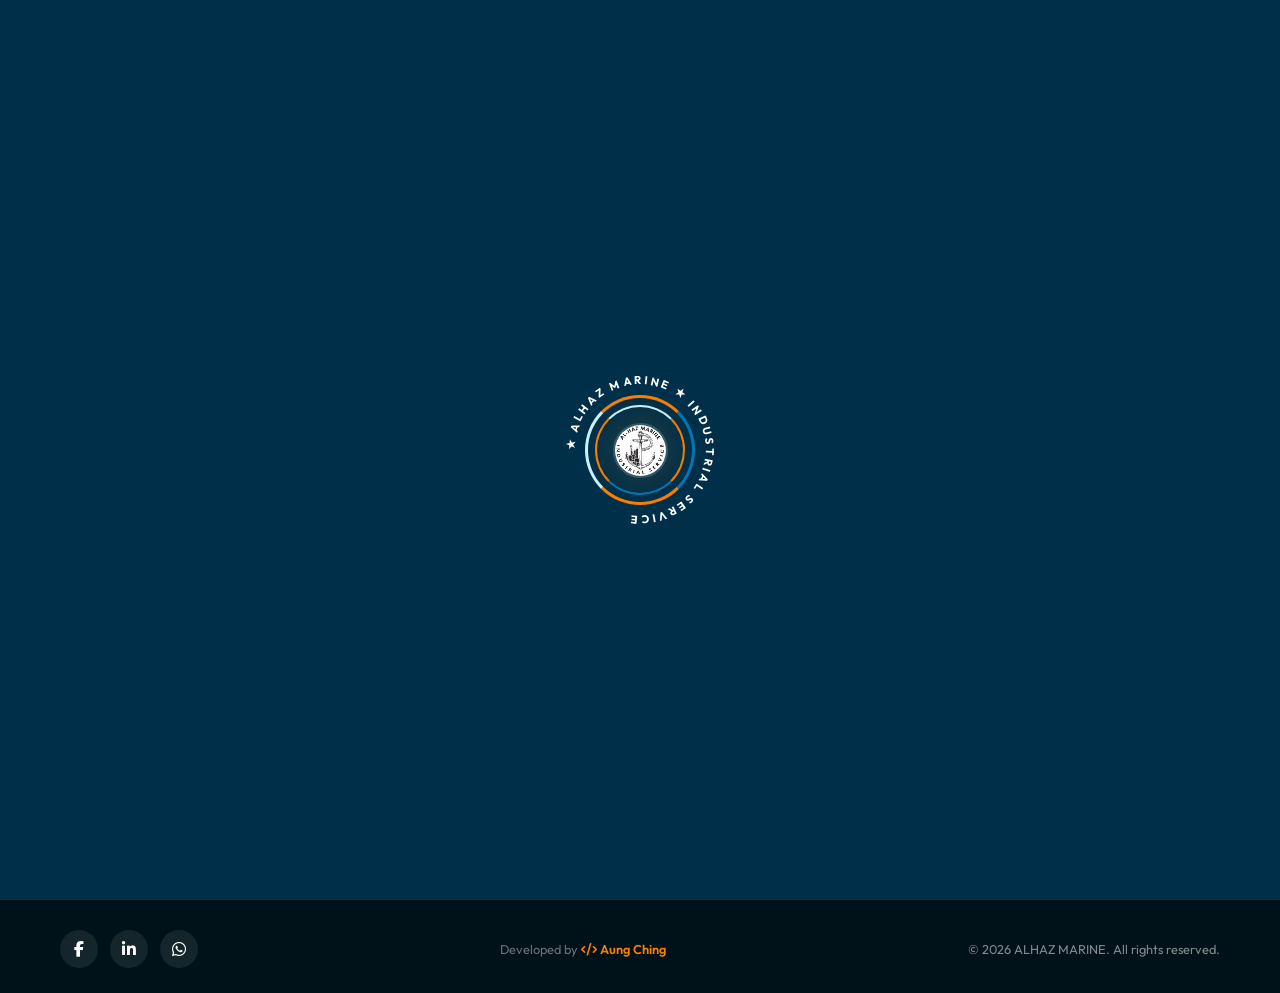
==== index.html @ 54cf319e "Add files via upload" ====
<!DOCTYPE html>
<html lang="en">
<head>
  <meta charset="UTF-8" />
  <meta name="viewport" content="width=device-width, initial-scale=1.0, user-scalable=yes" />
  <title>ALHAZ MARINE | Marine Solutions</title>
  
  <!-- SEO Meta -->
  <meta name="description" content="ALHAZ MARINE provides premium marine solutions, engine repairs, and industrial parts in Bangladesh." />
  <meta name="keywords" content="marine, ship repair, engine, boat, industrial, Chittagong" />
  
  <!-- Open Graph -->
  <meta property="og:title" content="ALHAZ MARINE | Marine Solutions" />
  <meta property="og:description" content="Precision engineering and high-performance industrial parts for the marine sector." />
  <meta property="og:type" content="website" />
  
  <!-- Fonts & Icons -->
  <link rel="preconnect" href="https://fonts.googleapis.com" />
  <link rel="preconnect" href="https://fonts.gstatic.com" crossorigin />
  <link href="https://fonts.googleapis.com/css2?family=Outfit:wght@300;400;600;700;800;900&display=swap" rel="stylesheet" />
  <link rel="stylesheet" href="https://cdnjs.cloudflare.com/ajax/libs/font-awesome/6.4.0/css/all.min.css" />
  
  <!-- Main Stylesheet -->
  <link rel="stylesheet" href="style.css" />
  
  <!-- Favicon -->
  <link rel="icon" type="image/png" href="assets/images/logo-new.png" />
</head>
<body>
  <!-- ===== PAGE LOADER ===== -->
  <div id="pageLoader">
    <div class="loader-spinner">
      <div class="loader-logo-wrapper">
        <div class="loader-ring"></div>
        <div class="loader-ring-2"></div>
        <div class="loader-text-ring">
          <svg viewBox="0 0 160 160">
            <defs>
              <path id="textPath" d="M 80, 80 m -70, 0 a 70,70 0 1,1 140,0 a 70,70 0 1,1 -140,0" />
            </defs>
            <text>
              <textPath href="#textPath" startOffset="0%">
                ★ ALHAZ MARINE ★ INDUSTRIAL SERVICE
              </textPath>
            </text>
          </svg>
        </div>
        <img src="assets/images/logo-new.png" alt="ALHAZ MARINE" class="loader-logo-img" />
      </div>
    </div>
  </div>

  <!-- ===== PAGE CHANGE LOADER ===== -->
  <div class="page-change-loader" id="pageChangeLoader">
    <div class="loader-spinner">
      <div class="loader-logo-wrapper">
        <div class="loader-ring"></div>
        <div class="loader-ring-2"></div>
        <div class="loader-text-ring">
          <svg viewBox="0 0 160 160">
            <defs>
              <path id="textPathSmall" d="M 80, 80 m -70, 0 a 70,70 0 1,1 140,0 a 70,70 0 1,1 -140,0" />
            </defs>
            <text>
              <textPath href="#textPathSmall" startOffset="0%">
                ★ ALHAZ MARINE ★
              </textPath>
            </text>
          </svg>
        </div>
        <img src="assets/images/logo-new.png" alt="ALHAZ MARINE" class="loader-logo-img" />
      </div>
    </div>
  </div>

  <!-- ===== TOP BAR ===== -->
  <div class="top-bar">
    <div class="container top-bar-content">
      <div class="top-bar-contact">
        <span>
          <i class="fas fa-phone-alt"></i>
          <a href="tel:+8801815406539">+8801815-406539</a>
          <span class="sep">|</span>
          <a href="https://wa.me/8801590016859" target="_blank">+8801590-016859</a>
        </span>
        <span>
          <i class="fas fa-envelope"></i>
          <a href="mailto:info@alhazmarine.com">info@alhazmarine.com</a>
        </span>
      </div>
      <div class="top-bar-address">
        <span>
          <i class="fas fa-map-marker-alt"></i>
          Agrabad, Chittagong, Bangladesh
        </span>
      </div>
    </div>
  </div>

  <!-- ===== FLOATING BUTTONS ===== -->
  <div class="whatsapp-float">
    <a href="https://wa.me/8801590016859" target="_blank" aria-label="Chat on WhatsApp">
      <i class="fab fa-whatsapp"></i>
    </a>
  </div>
  <div class="messenger-button" id="messengerBtn" aria-label="Request Quote">
    <i class="fab fa-facebook-messenger"></i>
    <span>Request Quote</span>
  </div>

  <!-- ===== HEADER ===== -->
  <header class="header" id="header">
    <div class="container navbar">
      <a href="#home" class="logo" data-page="home" id="logoLink">
        <img src="assets/images/logo-new.png" alt="ALHAZ MARINE Logo" />
        <div class="logo-text">
          <span class="logo-main">ALHAZ<span> MARINE</span></span>
          <span class="logo-sub">&amp; INDUSTRIAL SERVICE</span>
        </div>
      </a>
      <nav class="nav" id="nav" aria-label="Main Navigation">
        <a href="#home" class="active" data-page="home">Home</a>
        <a href="#services" data-page="services">Services</a>
        <a href="#about" data-page="about">About</a>
        <a href="#gallery" data-page="gallery">Gallery</a>
        <a href="#testimonials" data-page="testimonials">Testimonials</a>
        <a href="#contact" data-page="contact">Contact</a>
      </nav>
      <div class="cta-header">
        <a href="#contact" class="btn btn-accent" data-page="contact">Get Quote</a>
      </div>
    </div>
  </header>

  <!-- ============================================ -->
  <!-- PAGE: HOME                                   -->
  <!-- ============================================ -->
  <section id="home" class="page-section active">
    <section id="hero-section" class="hero-parallax">
      <div class="hero-bg-overlay"></div>
      <div class="parallax-content container">
        <h1 class="reveal-up">Powering the <span>Deep Blue</span></h1>
        <p class="reveal-up">Precision engineering and high-performance industrial parts tailored for the marine sector.</p>
        <div class="hero-btns reveal-up">
          <a href="#services" class="btn btn-white" data-page="services">Explore Deeply</a>
          <a href="#gallery" class="play-btn" data-page="gallery">
            <i class="fas fa-play"></i> Watch Process
          </a>
        </div>
      </div>
      <div class="wave-container">
        <svg class="waves" viewBox="0 24 150 28" preserveAspectRatio="none" shape-rendering="auto">
          <defs>
            <path id="gentle-wave" d="M-160 44c30 0 58-18 88-18s 58 18 88 18 58-18 88-18 58 18 88 18 v44h-352z" />
          </defs>
          <g class="parallax-waves">
            <use href="#gentle-wave" x="48" y="0" fill="rgba(255,255,255,0.7)" />
            <use href="#gentle-wave" x="48" y="3" fill="rgba(255,255,255,0.5)" />
            <use href="#gentle-wave" x="48" y="5" fill="rgba(255,255,255,0.3)" />
            <use href="#gentle-wave" x="48" y="7" fill="#fff" />
          </g>
        </svg>
      </div>
    </section>
  </section>

  <!-- ============================================ -->
  <!-- PAGE: SERVICES                               -->
  <!-- ============================================ -->
  <section id="services" class="page-section page-content">
    <div class="container">
      <div class="services-info reveal-left text-center">
        <span class="pre-title">OUR MISSION</span>
        <h2>Comprehensive <span>Marine Care</span></h2>
        <p>From engine repair and electrical rewiring to full boat design and project management, we provide a complete ecosystem of marine services under one roof.</p>
      </div>

      <div class="services-visual-grid reveal-right">
        <!-- Service 1 -->
        <div class="service-visual-card">
          <div class="service-image service-image-1">
            <div class="pattern-overlay"></div>
            <div class="service-icon-big"><i class="fas fa-ship"></i></div>
            <div class="service-icon-overlay">
              <i class="fas fa-ship"></i>
            </div>
          </div>
          <div class="service-body">
            <h3>Engines &amp; <span>Propulsion</span></h3>
            <p>Complete outboard engine solutions from sales to maintenance and repair.</p>
            <div class="service-features">
              <span>Sales</span>
              <span>Repair</span>
              <span>Maintenance</span>
              <span>Re-powering</span>
            </div>
            <a href="#contact" class="service-link" data-page="contact">Learn More <i class="fas fa-arrow-right"></i></a>
          </div>
        </div>

        <!-- Service 2 -->
        <div class="service-visual-card">
          <div class="service-image service-image-2">
            <div class="pattern-overlay"></div>
            <div class="service-icon-big"><i class="fas fa-pencil-ruler"></i></div>
            <div class="service-icon-overlay">
              <i class="fas fa-pencil-ruler"></i>
            </div>
          </div>
          <div class="service-body">
            <h3>Boat Sales &amp; <span>Design</span></h3>
            <p>New and used boat sales with custom design and project management.</p>
            <div class="service-features">
              <span>New Boats</span>
              <span>Used Boats</span>
              <span>Custom Design</span>
              <span>Fabrication</span>
            </div>
            <a href="#contact" class="service-link" data-page="contact">Learn More <i class="fas fa-arrow-right"></i></a>
          </div>
        </div>

        <!-- Service 3 -->
        <div class="service-visual-card">
          <div class="service-image service-image-3">
            <div class="pattern-overlay"></div>
            <div class="service-icon-big"><i class="fas fa-cogs"></i></div>
            <div class="service-icon-overlay">
              <i class="fas fa-cogs"></i>
            </div>
          </div>
          <div class="service-body">
            <h3>Mechanical &amp; <span>Hydraulics</span></h3>
            <p>Expert mechanical repair and hydraulic system maintenance services.</p>
            <div class="service-features">
              <span>Mechanical Repair</span>
              <span>Hydraulic Systems</span>
              <span>Fabrication</span>
            </div>
            <a href="#contact" class="service-link" data-page="contact">Learn More <i class="fas fa-arrow-right"></i></a>
          </div>
        </div>

        <!-- Service 4 -->
        <div class="service-visual-card">
          <div class="service-image service-image-4">
            <div class="pattern-overlay"></div>
            <div class="service-icon-big"><i class="fas fa-bolt"></i></div>
            <div class="service-icon-overlay">
              <i class="fas fa-bolt"></i>
            </div>
          </div>
          <div class="service-body">
            <h3>Electrical &amp; <span>Electronics</span></h3>
            <p>Complete electrical wiring, electronics repair, and rewiring solutions.</p>
            <div class="service-features">
              <span>Wiring</span>
              <span>Electronics Repair</span>
              <span>Rewiring</span>
            </div>
            <a href="#contact" class="service-link" data-page="contact">Learn More <i class="fas fa-arrow-right"></i></a>
          </div>
        </div>

        <!-- Service 5 -->
        <div class="service-visual-card">
          <div class="service-image service-image-5">
            <div class="pattern-overlay"></div>
            <div class="service-icon-big"><i class="fas fa-toolbox"></i></div>
            <div class="service-icon-overlay">
              <i class="fas fa-toolbox"></i>
            </div>
          </div>
          <div class="service-body">
            <h3>Accessories &amp; <span>Supplies</span></h3>
            <p>Wide range of boat accessories with after-sales technical support.</p>
            <div class="service-features">
              <span>Accessories</span>
              <span>Technical Support</span>
              <span>After-Sales</span>
            </div>
            <a href="#contact" class="service-link" data-page="contact">Learn More <i class="fas fa-arrow-right"></i></a>
          </div>
        </div>

        <!-- Service 6 -->
        <div class="service-visual-card">
          <div class="service-image service-image-6">
            <div class="pattern-overlay"></div>
            <div class="service-icon-big"><i class="fas fa-certificate"></i></div>
            <div class="service-icon-overlay">
              <i class="fas fa-certificate"></i>
            </div>
          </div>
          <div class="service-body">
            <h3>Warranty &amp; <span>Support</span></h3>
            <p>Mercury warranty service and dedicated after-sales technical support.</p>
            <div class="service-features">
              <span>Mercury Warranty</span>
              <span>Technical Support</span>
              <span>After-Sales</span>
            </div>
            <a href="#contact" class="service-link" data-page="contact">Learn More <i class="fas fa-arrow-right"></i></a>
          </div>
        </div>
      </div>
    </div>
  </section>

  <!-- ============================================ -->
  <!-- PAGE: ABOUT                                  -->
  <!-- ============================================ -->
  <section id="about" class="page-section page-content">
    <div class="container">
      <div class="about-wrapper">
        <div class="about-visual reveal-left">
          <div class="about-image-stack">
            <div class="img-main">
              <img src="assets/images/panel.png" alt="Marine Engineering Panel" />
              <div class="experience-badge">
                <span class="number">8+</span>
                <span class="text">Years of<br />Expertise</span>
              </div>
            </div>
            <div class="img-sub">
              <img src="assets/images/fire.png" alt="Ship Fire Safety Equipment" />
            </div>
          </div>
        </div>
        <div class="about-text reveal-right">
          <span class="pre-title">OUR STORY</span>
          <h2>Forging the Future of <span>Maritime Supply</span></h2>
          <p>Founded on a passion for precision and a deep respect for the ocean, ALHAZ MARINE has grown from a specialized workshop into a global partner for maritime excellence.</p>
          <div class="stats-grid">
            <div class="stat-item">
              <h3>500+</h3>
              <p>Vessels Served</p>
            </div>
            <div class="stat-item">
              <h3>10k+</h3>
              <p>Parts Cataloged</p>
            </div>
          </div>
          <div class="quote-block">
            <p class="quote">&ldquo;We don't just supply parts; we ensure the safety and efficiency of every voyage.&rdquo;</p>
          </div>
        </div>
      </div>
    </div>
    <div class="banner-parallax" style="margin-top: 80px;">
      <div class="banner-overlay"></div>
      <div class="container banner-text text-center reveal-up">
        <h2>Reliable Marine Infrastructure</h2>
        <p>From brake coils to main engine sensors, we supply everything required for industrial marine operations.</p>
      </div>
    </div>
  </section>

  <!-- ============================================ -->
  <!-- PAGE: GALLERY                                -->
  <!-- ============================================ -->
  <section id="gallery" class="page-section page-content">
    <div class="container">
      <h2 class="text-center">Visual <span style="color: var(--ocean-mid);">Logbook</span></h2>
      <p class="text-center" style="color: #666; max-width: 600px; margin: 8px auto 0; font-size: 1.05rem;">
        A glimpse into our world of marine engineering and industrial excellence
      </p>

      <div class="gallery-grid">
        <div class="gallery-item featured">
          <img src="https://images.unsplash.com/photo-1582951706267-ea25a56128bf?w=800&h=600&fit=crop&crop=center" alt="Ship at Sea" loading="lazy" />
          <div class="gallery-overlay">
            <h4>Marine Vessel</h4>
            <p>Commercial ship at sea</p>
          </div>
          <span class="gallery-tag">Featured</span>
        </div>
        <div class="gallery-item">
          <img src="https://images.unsplash.com/photo-1567003903033-f74b4b75b3b0?w=600&h=600&fit=crop&crop=center" alt="Ship Engine" loading="lazy" />
          <div class="gallery-overlay">
            <h4>Ship Engine</h4>
            <p>High-performance marine engine</p>
          </div>
        </div>
        <div class="gallery-item">
          <img src="https://images.unsplash.com/photo-1597428179570-8e3b9b7412ab?w=600&h=600&fit=crop&crop=center" alt="Boat at Dock" loading="lazy" />
          <div class="gallery-overlay">
            <h4>Boat Docking</h4>
            <p>Vessel at port</p>
          </div>
        </div>
        <div class="gallery-item">
          <img src="https://images.unsplash.com/photo-1535531688125-d3d9f4720ad9?w=600&h=600&fit=crop&crop=center" alt="Ship Propeller" loading="lazy" />
          <div class="gallery-overlay">
            <h4>Propeller System</h4>
            <p>Marine propeller repair</p>
          </div>
        </div>
        <div class="gallery-item">
          <img src="https://images.unsplash.com/photo-1583358172679-4e3a3d2a5c93?w=600&h=600&fit=crop&crop=center" alt="Port Crane" loading="lazy" />
          <div class="gallery-overlay">
            <h4>Heavy Lift</h4>
            <p>Industrial crane operations</p>
          </div>
        </div>
        <div class="gallery-item">
          <img src="https://images.unsplash.com/photo-1551288049-bebda4e38f71?w=600&h=600&fit=crop&crop=center" alt="Electrical Panel" loading="lazy" />
          <div class="gallery-overlay">
            <h4>Electrical Systems</h4>
            <p>Marine electrical wiring</p>
          </div>
        </div>
        <div class="gallery-item">
          <img src="https://images.unsplash.com/photo-1535043489050-6aa8fe5446a5?w=600&h=600&fit=crop&crop=center" alt="Ship Bridge" loading="lazy" />
          <div class="gallery-overlay">
            <h4>Navigation Bridge</h4>
            <p>Ship control room</p>
          </div>
        </div>
        <div class="gallery-item">
          <img src="https://images.unsplash.com/photo-1570708857820-639c1bc99508?w=600&h=600&fit=crop&crop=center" alt="Fire Safety" loading="lazy" />
          <div class="gallery-overlay">
            <h4>Safety Equipment</h4>
            <p>Marine fire safety gear</p>
          </div>
        </div>
        <div class="gallery-item">
          <img src="https://images.unsplash.com/photo-1569138514179-e3c8a2dd3c5e?w=600&h=600&fit=crop&crop=center" alt="Ship Maintenance" loading="lazy" />
          <div class="gallery-overlay">
            <h4>Maintenance Work</h4>
            <p>Vessel repair services</p>
          </div>
        </div>
        <div class="gallery-item">
          <img src="https://images.unsplash.com/photo-1571721795195-a2ca2d3370a0?w=600&h=600&fit=crop&crop=center" alt="Boat Wiring" loading="lazy" />
          <div class="gallery-overlay">
            <h4>Boat Wiring</h4>
            <p>Professional rewiring services</p>
          </div>
        </div>
        <div class="gallery-item">
          <img src="https://images.unsplash.com/photo-1544910595-16c7810da5e0?w=600&h=600&fit=crop&crop=center" alt="Technical Support" loading="lazy" />
          <div class="gallery-overlay">
            <h4>Technical Support</h4>
            <p>After-sales assistance</p>
          </div>
        </div>
        <div class="gallery-item">
          <img src="https://images.unsplash.com/photo-1581091226033-d5c48150dbaa?w=600&h=600&fit=crop&crop=center" alt="Industrial Worker" loading="lazy" />
          <div class="gallery-overlay">
            <h4>Industrial Service</h4>
            <p>Marine engineering work</p>
          </div>
        </div>
      </div>

      <h3 class="text-center" style="margin-top: 60px; font-size: 1.8rem; font-weight: 700; color: var(--text-dark);">
        Our <span style="color: var(--ocean-mid);">Work in Progress</span>
      </h3>
      <p class="text-center" style="color: #666; max-width: 600px; margin: 6px auto 0; font-size: 0.95rem;">
        Behind the scenes of our marine engineering projects
      </p>

      <div class="gallery-masonry">
        <div class="gallery-item">
          <img src="https://images.unsplash.com/photo-1605281317010-fe5ffe798166?w=600&h=400&fit=crop&crop=center" alt="Engine Room" loading="lazy" />
          <div class="gallery-overlay">
            <h4>Engine Room</h4>
            <p>Marine engine overhaul</p>
          </div>
        </div>
        <div class="gallery-item">
          <img src="https://images.unsplash.com/photo-1542295747577-f59e0b25cc03?w=600&h=400&fit=crop&crop=center" alt="Boat Fabrication" loading="lazy" />
          <div class="gallery-overlay">
            <h4>Boat Fabrication</h4>
            <p>Custom vessel construction</p>
          </div>
        </div>
        <div class="gallery-item">
          <img src="https://images.unsplash.com/photo-1565717078575-0ae29adc4ab6?w=600&h=400&fit=crop&crop=center" alt="Navigation Equipment" loading="lazy" />
          <div class="gallery-overlay">
            <h4>Navigation Systems</h4>
            <p>Marine electronics installation</p>
          </div>
        </div>
        <div class="gallery-item">
          <img src="https://images.unsplash.com/photo-1583484700463-7911bf7558ef?w=600&h=400&fit=crop&crop=center" alt="Ship Construction" loading="lazy" />
          <div class="gallery-overlay">
            <h4>Ship Building</h4>
            <p>Vessel construction project</p>
          </div>
        </div>
        <div class="gallery-item">
          <img src="https://images.unsplash.com/photo-1605618120055-0d8c1ab5f5ba?w=600&h=400&fit=crop&crop=center" alt="Marine Parts" loading="lazy" />
          <div class="gallery-overlay">
            <h4>Parts Supply</h4>
            <p>Marine parts inventory</p>
          </div>
        </div>
        <div class="gallery-item">
          <img src="https://images.unsplash.com/photo-1514474959180-9b9778c15ad7?w=600&h=400&fit=crop&crop=center" alt="Marine Engineering" loading="lazy" />
          <div class="gallery-overlay">
            <h4>Engineering Work</h4>
            <p>Marine engineering solutions</p>
          </div>
        </div>
      </div>

      <div style="text-align: center; margin-top: 50px;">
        <a href="#contact" class="btn btn-accent" data-page="contact" style="padding: 14px 40px; font-size: 1rem;">
          <i class="fas fa-paper-plane"></i> Request a Quote
        </a>
        <p style="margin-top: 12px; font-size: 0.85rem; color: #888;">
          Need specific parts or services? Contact our team today.
        </p>
      </div>
    </div>
  </section>

  <!-- ============================================ -->
  <!-- PAGE: TESTIMONIALS                          -->
  <!-- ============================================ -->
  <section id="testimonials" class="page-section page-content testimonials-page">
    <div class="container">
      <div class="text-center reveal-up">
        <span class="pre-title">WHAT OUR CLIENTS SAY</span>
        <h2 style="font-size: 3rem; font-weight: 700; margin-bottom: 20px;">
          Trusted By <span style="color: var(--ocean-mid);">Maritime Leaders</span>
        </h2>
        <p style="font-size: 1.1rem; color: #666; max-width: 700px; margin: 0 auto 50px;">
          Real feedback from industry professionals who rely on ALHAZ MARINE for quality, reliability, and expertise.
        </p>
      </div>
      <div class="testimonials-slider" id="testimonialSlider">
        <div class="test-item">
          <div class="quote-icon"><i class="fas fa-quote-left"></i></div>
          <p>&ldquo;The automation parts supplied were exactly what we needed for our tanker overhaul. Exceptional service and fast delivery across the ocean!&rdquo;</p>
          <div class="test-user">
            <img src="https://i.pravatar.cc/150?img=12" alt="Avatar" />
            <div class="test-meta">
              <h4>Capt. James Miller</h4>
              <span>Chief Engineer, OceanLine Tankers</span>
            </div>
          </div>
        </div>
        <div class="test-item">
          <div class="quote-icon"><i class="fas fa-quote-left"></i></div>
          <p>&ldquo;ALHAZ MARINE is our go-to partner for marine electrical components. Their catalog is vast, quality is impeccable, and the team genuinely cares about vessel safety. Highly recommended!&rdquo;</p>
          <div class="test-user">
            <img src="https://i.pravatar.cc/150?img=32" alt="Avatar" />
            <div class="test-meta">
              <h4>Maria Gonzalez</h4>
              <span>Procurement Director, BlueWave Maritime</span>
            </div>
          </div>
        </div>
        <div class="test-item">
          <div class="quote-icon"><i class="fas fa-quote-left"></i></div>
          <p>&ldquo;We've sourced engine sensors and fire safety gear from them for over 5 years. Consistent quality, excellent logistics, and they understand the urgency of vessel operations. A true industrial ally.&rdquo;</p>
          <div class="test-user">
            <img src="https://i.pravatar.cc/150?img=47" alt="Avatar" />
            <div class="test-meta">
              <h4>Rajiv Kapoor</h4>
              <span>Fleet Manager, Asia Pacific Shipping</span>
            </div>
          </div>
        </div>
        <div class="test-item">
          <div class="quote-icon"><i class="fas fa-quote-left"></i></div>
          <p>&ldquo;Impressed by their technical expertise in automation and control systems. They helped modernize our vessel's navigation suite within a tight schedule. Professional and innovative!&rdquo;</p>
          <div class="test-user">
            <img src="https://i.pravatar.cc/150?img=58" alt="Avatar" />
            <div class="test-meta">
              <h4>Emily Clarke</h4>
              <span>Senior Superintendent, NorthSea Marine</span>
            </div>
          </div>
        </div>
        <div class="test-item">
          <div class="quote-icon"><i class="fas fa-quote-left"></i></div>
          <p>&ldquo;From spare parts to full-scale project support, ALHAZ MARINE delivers excellence. Their team's deep knowledge of marine engineering gives us total confidence. A world-class supplier.&rdquo;</p>
          <div class="test-user">
            <img src="https://i.pravatar.cc/150?img=72" alt="Avatar" />
            <div class="test-meta">
              <h4>Abdul Rahman</h4>
              <span>CEO, Gulf Marine Services</span>
            </div>
          </div>
        </div>
        <div class="test-item">
          <div class="quote-icon"><i class="fas fa-quote-left"></i></div>
          <p>&ldquo;Working with ALHAZ MARINE has been a game-changer for our fleet operations. Their responsiveness and technical knowledge are unmatched in the industry. We've reduced our downtime significantly.&rdquo;</p>
          <div class="test-user">
            <img src="https://i.pravatar.cc/150?img=91" alt="Avatar" />
            <div class="test-meta">
              <h4>David Chen</h4>
              <span>Operations Director, Pacific Star Shipping</span>
            </div>
          </div>
        </div>
        <div class="test-item">
          <div class="quote-icon"><i class="fas fa-quote-left"></i></div>
          <p>&ldquo;ALHAZ MARINE provided us with custom-engineered solutions that perfectly matched our vessel's requirements. Their attention to detail and commitment to quality is truly world-class.&rdquo;</p>
          <div class="test-user">
            <img src="https://i.pravatar.cc/150?img=45" alt="Avatar" />
            <div class="test-meta">
              <h4>Sarah Williams</h4>
              <span>Technical Director, Atlantic Marine Group</span>
            </div>
          </div>
        </div>
      </div>
      <div class="slider-dots">
        <span class="dot active" data-index="0"></span>
        <span class="dot" data-index="1"></span>
        <span class="dot" data-index="2"></span>
        <span class="dot" data-index="3"></span>
        <span class="dot" data-index="4"></span>
        <span class="dot" data-index="5"></span>
        <span class="dot" data-index="6"></span>
      </div>
      <div class="slider-nav">
        <button class="slider-prev"><i class="fas fa-chevron-left"></i></button>
        <button class="slider-next"><i class="fas fa-chevron-right"></i></button>
      </div>
      <div style="display: grid; grid-template-columns: repeat(4, 1fr); gap: 30px; margin-top: 60px; padding-top: 50px; border-top: 1px solid #eee;">
        <div style="text-align: center;">
          <h3 style="font-size: 2.8rem; font-weight: 800; color: var(--ocean-mid);">500+</h3>
          <p style="color: #666; font-weight: 600;">Vessels Served</p>
        </div>
        <div style="text-align: center;">
          <h3 style="font-size: 2.8rem; font-weight: 800; color: var(--ocean-mid);">10k+</h3>
          <p style="color: #666; font-weight: 600;">Parts Cataloged</p>
        </div>
        <div style="text-align: center;">
          <h3 style="font-size: 2.8rem; font-weight: 800; color: var(--ocean-mid);">98%</h3>
          <p style="color: #666; font-weight: 600;">Client Satisfaction</p>
        </div>
        <div style="text-align: center;">
          <h3 style="font-size: 2.8rem; font-weight: 800; color: var(--ocean-mid);">24/7</h3>
          <p style="color: #666; font-weight: 600;">Technical Support</p>
        </div>
      </div>
    </div>
  </section>

  <!-- ============================================ -->
  <!-- PAGE: CONTACT                               -->
  <!-- ============================================ -->
  <section id="contact" class="page-section page-content">
    <div class="container">
      <div class="contact-wrap reveal-up">
        <div class="contact-form">
          <h2>Anchor Your <span>Project</span></h2>
          <form id="creative-contact" action="https://api.web3forms.com/submit" method="POST">
            <input type="hidden" name="access_key" value="32e17ab7-08d8-4e04-8d04-67776c88f1a1">
            <input type="text" name="_honey" style="display:none;">
            <input type="hidden" name="_captcha" value="false">
            <input type="hidden" name="_next" value="https://alhazmarine.com/thank-you.html">
            <input type="hidden" name="_subject" value="New Contact Form Submission - ALHAZ MARINE">
            <div class="form-row">
              <div class="form-group">
                <label for="name">Full Name <span class="required">*</span></label>
                <input type="text" id="name" name="Name" placeholder="Enter your full name" required />
              </div>
              <div class="form-group">
                <label for="email">Email Address <span class="required">*</span></label>
                <input type="email" id="email" name="Email" placeholder="Enter your email address" required />
              </div>
            </div>
            <div class="form-row">
              <div class="form-group">
                <label for="phone">Phone Number</label>
                <input type="tel" id="phone" name="Phone" placeholder="Enter your phone number" />
              </div>
              <div class="form-group">
                <label for="interest">Service Interest <span class="required">*</span></label>
                <select id="interest" name="Interest" required>
                  <option value="">Select a service...</option>
                  <option value="Engines & Repair">Engines &amp; Repair</option>
                  <option value="Boat Sales & Design">Boat Sales &amp; Design</option>
                  <option value="Electrical & Rewiring">Electrical &amp; Rewiring</option>
                  <option value="Hydraulics & Mechanics">Hydraulics &amp; Mechanics</option>
                  <option value="Accessories & Parts">Accessories &amp; Parts</option>
                  <option value="Mercury Warranty">Mercury Warranty Service</option>
                  <option value="General Inquiry">General Inquiry</option>
                  <option value="Others">Others</option>
                </select>
              </div>
            </div>
            <div class="form-group full-width">
              <label for="message">Your Message <span class="required">*</span></label>
              <textarea id="message" name="Message" placeholder="Tell us about your project, requirements, or any questions..." rows="5" required></textarea>
            </div>
            <div class="form-group full-width">
              <button type="submit" class="btn btn-accent-full submit-btn">
                <i class="fas fa-paper-plane"></i> Send Message
              </button>
            </div>
            <div class="form-status" id="formStatus"></div>
          </form>
        </div>
        <div class="contact-info">
          <div class="info-block">
            <i class="fas fa-map-marker-alt"></i>
            <div>
              <h4>Headquarters</h4>
              <p>Agrabad Commercial Area, Chittagong, Bangladesh</p>
            </div>
          </div>
          <div class="info-block">
            <i class="fas fa-phone"></i>
            <div>
              <h4>Call or WhatsApp</h4>
              <p>
                <a href="tel:+8801815406539" class="phone-link">+8801815-406539</a><br />
                <a href="https://wa.me/8801590016859" target="_blank" class="whatsapp-link">
                  <i class="fab fa-whatsapp"></i> +8801590-016859
                </a>
              </p>
            </div>
          </div>
          <div class="info-block">
            <i class="fas fa-paper-plane"></i>
            <div>
              <h4>Online Support</h4>
              <p><a href="mailto:info@alhazmarine.com">info@alhazmarine.com</a></p>
            </div>
          </div>
        </div>
      </div>
    </div>
  </section>

  <!-- ===== FOOTER ===== -->
  <footer class="footer">
    <div class="container">
      <div class="footer-bottom">
        <div class="socials">
          <a href="https://www.facebook.com/alhazmarine/" target="_blank" aria-label="Facebook">
            <i class="fab fa-facebook-f"></i>
          </a>
          <a href="https://www.linkedin.com/company/alhaz-marine-industrial-service/" target="_blank" aria-label="LinkedIn">
            <i class="fab fa-linkedin-in"></i>
          </a>
          <a href="https://wa.me/8801590016859" target="_blank" aria-label="WhatsApp">
            <i class="fab fa-whatsapp"></i>
          </a>
        </div>
        <div class="developer-credit">
          <p>Developed by <a href="mailto:aungching.jack420@gmail.com" class="dev-link"><i class="fas fa-code"></i> Aung Ching</a></p>
        </div>
        <div class="copyright">
          <p>&copy; 2026 ALHAZ MARINE. All rights reserved.</p>
        </div>
      </div>
    </div>
  </footer>

  <!-- ===== BACK TO TOP ===== -->
  <a href="#home" id="backToTop" class="back-to-top" aria-label="Back to top">
    <i class="fas fa-arrow-up"></i>
  </a>

  <!-- ===== JAVASCRIPT ===== -->
  <script src="script.js"></script>
</body>
</html>
---- style.css ----
/* ============================================
   ALHAZ MARINE - STYLE.CSS
   Version: 2.0 (Complete)
   ============================================ */

/* ----- ROOT VARIABLES ----- */
:root {
    --ocean-deep: #003049;
    --ocean-mid: #0077b6;
    --ocean-light: #caf0f8;
    --accent-orange: #f77f00;
    --white: #ffffff;
    --gray-bg: #f8f9fa;
    --text-dark: #333333;
    --transition: cubic-bezier(0.175, 0.885, 0.32, 1.275) 0.6s;
    --font-main: 'Outfit', sans-serif;
    --header-height: 80px;
    --topbar-height: 44px;
}

/* ----- RESET ----- */
* {
    margin: 0;
    padding: 0;
    box-sizing: border-box;
    font-family: var(--font-main);
}

html {
    scroll-behavior: smooth;
}

body {
    background: var(--white);
    color: var(--text-dark);
    line-height: 1.6;
    overflow-x: hidden;
    padding-top: calc(var(--topbar-height) + var(--header-height));
}

.container {
    max-width: 1200px;
    margin: 0 auto;
    padding: 0 20px;
}

/* ============================================
   TOP BAR
   ============================================ */
.top-bar {
    background: var(--ocean-deep);
    color: rgba(255, 255, 255, 0.8);
    padding: 8px 0;
    font-size: 0.8rem;
    border-bottom: 1px solid rgba(255, 255, 255, 0.1);
    position: fixed;
    top: 0;
    left: 0;
    width: 100%;
    z-index: 1001;
    height: var(--topbar-height);
    display: flex;
    align-items: center;
}

.top-bar-content {
    display: flex;
    justify-content: space-between;
    align-items: center;
    flex-wrap: wrap;
    gap: 8px;
    width: 100%;
}

.top-bar-contact {
    display: flex;
    gap: 20px;
    flex-wrap: wrap;
}

.top-bar-contact span,
.top-bar-address span {
    display: inline-flex;
    align-items: center;
    gap: 6px;
}

.top-bar-contact i,
.top-bar-address i {
    color: var(--accent-orange);
    font-size: 0.8rem;
    width: 14px;
}

.top-bar-contact a,
.top-bar-address a {
    color: rgba(255, 255, 255, 0.8);
    text-decoration: none;
    transition: color 0.3s;
}

.top-bar-contact a:hover,
.top-bar-address a:hover {
    color: var(--accent-orange);
}

.top-bar-contact .sep {
    color: rgba(255, 255, 255, 0.2);
    margin: 0 2px;
}

/* ============================================
   HEADER - FIXED
   ============================================ */
.header {
    position: fixed !important;
    top: var(--topbar-height) !important;
    left: 0;
    width: 100%;
    z-index: 1000;
    padding: 16px 0;
    transition: all 0.3s ease;
    background: var(--ocean-deep) !important;
    box-shadow: 0 2px 20px rgba(0, 0, 0, 0.15) !important;
    height: var(--header-height);
    display: flex;
    align-items: center;
}

.header.scrolled {
    background: rgba(0, 48, 73, 0.97) !important;
    backdrop-filter: blur(10px);
    padding: 10px 0;
    box-shadow: 0 4px 30px rgba(0, 0, 0, 0.3) !important;
}

.navbar {
    display: flex;
    justify-content: space-between;
    align-items: center;
    width: 100%;
    gap: 20px;
}

/* ----- LOGO ----- */
.logo {
    cursor: pointer;
    text-decoration: none;
    color: var(--white);
    display: flex;
    align-items: center;
    gap: 12px;
    font-size: 1.6rem;
    font-weight: 800;
    letter-spacing: -1px;
    flex-shrink: 0;
}

.logo:hover {
    opacity: 0.9;
}

.logo:hover img {
    transform: scale(1.05);
    border-color: var(--accent-orange);
}

.logo img {
    width: 46px;
    height: 46px;
    object-fit: cover;
    border-radius: 50%;
    transition: all 0.3s ease;
    box-shadow: 0 2px 10px rgba(0, 0, 0, 0.2);
    border: 2px solid rgba(255, 255, 255, 0.25);
    flex-shrink: 0;
}

.logo-text {
    display: flex;
    flex-direction: column;
    line-height: 1.1;
}

.logo-main {
    font-size: 1.4rem;
    font-weight: 800;
    letter-spacing: -0.5px;
}

.logo-main span {
    color: var(--accent-orange);
    font-weight: 300;
}

.logo-sub {
    font-size: 0.6rem;
    font-weight: 400;
    letter-spacing: 2px;
    color: rgba(255, 255, 255, 0.6);
    text-transform: uppercase;
}

/* ----- NAVIGATION ----- */
.nav {
    display: flex;
    align-items: center;
    gap: 8px;
    flex-wrap: wrap;
}

.nav a {
    color: var(--white);
    text-decoration: none;
    padding: 6px 16px;
    font-weight: 500;
    font-size: 0.9rem;
    transition: var(--transition);
    position: relative;
    border-radius: 6px;
}

.nav a::after {
    content: '';
    position: absolute;
    bottom: 0;
    left: 50%;
    transform: translateX(-50%);
    width: 0;
    height: 2px;
    background: var(--accent-orange);
    transition: width 0.3s ease;
}

.nav a:hover::after,
.nav a.active::after {
    width: 60%;
}

.nav a:hover {
    color: var(--accent-orange);
    background: rgba(255, 255, 255, 0.05);
}

.nav a.active {
    color: var(--accent-orange) !important;
}

.nav a.active::after {
    width: 60%;
}

/* ----- CTA BUTTON ----- */
.cta-header {
    flex-shrink: 0;
}

.cta-header .btn {
    padding: 10px 28px;
    font-size: 0.85rem;
    border-radius: 50px;
}

/* ============================================
   BUTTONS
   ============================================ */
.btn {
    display: inline-block;
    padding: 14px 36px;
    border-radius: 50px;
    text-decoration: none;
    font-weight: 700;
    font-size: 0.95rem;
    transition: var(--transition);
    border: none;
    cursor: pointer;
    text-align: center;
}

.btn-accent {
    background: var(--accent-orange);
    color: var(--white);
}

.btn-accent:hover {
    background: #e67300;
    transform: translateY(-2px);
    box-shadow: 0 8px 25px rgba(247, 127, 0, 0.35);
}

.btn-accent-full {
    width: 100%;
    background: var(--accent-orange);
    color: var(--white);
    padding: 16px 40px;
    font-size: 1rem;
}

.btn-accent-full:hover {
    background: #e67300;
    transform: translateY(-2px);
    box-shadow: 0 8px 25px rgba(247, 127, 0, 0.35);
}

.btn-white {
    background: var(--white);
    color: var(--ocean-deep);
}

.btn-white:hover {
    background: var(--accent-orange);
    color: var(--white);
    transform: translateY(-3px);
    box-shadow: 0 8px 30px rgba(247, 127, 0, 0.3);
}

/* ============================================
   PAGE SECTIONS
   ============================================ */
.page-section {
    display: none;
    animation: pageFadeIn 0.5s ease forwards;
}

.page-section.active {
    display: block;
}

@keyframes pageFadeIn {
    0% {
        opacity: 0;
        transform: translateY(20px);
    }
    100% {
        opacity: 1;
        transform: translateY(0);
    }
}

.page-content {
    padding: 60px 0 80px;
}

.section {
    padding: 80px 0;
}

.bg-light {
    background-color: var(--gray-bg);
}

.text-center {
    text-align: center;
}

/* ============================================
   HERO
   ============================================ */
.hero-parallax {
    min-height: calc(100vh - var(--topbar-height) - var(--header-height));
    background: radial-gradient(circle at center, rgba(0, 119, 182, 0.4) 0%, rgba(0, 48, 73, 0.8) 70%), url('assets/images/hero.png') center/cover no-repeat;
    display: flex;
    align-items: center;
    justify-content: center;
    position: relative;
    color: var(--white);
    text-align: center;
    overflow: hidden;
    margin-top: 0;
}

#hero-section {
    display: flex;
    align-items: center;
    justify-content: center;
    min-height: calc(100vh - var(--topbar-height) - var(--header-height));
}

#hero-section.hidden {
    display: none;
}

.hero-bg-overlay {
    position: absolute;
    top: 0;
    left: 0;
    width: 100%;
    height: 100%;
    background: linear-gradient(to bottom, rgba(0, 48, 73, 0.3) 0%, transparent 60%, rgba(0, 48, 73, 0.2) 100%);
    z-index: 1;
}

.parallax-content {
    position: relative;
    z-index: 2;
    padding: 40px 20px;
}

.parallax-content h1 {
    font-size: 4.5rem;
    font-weight: 800;
    line-height: 1.05;
    margin-bottom: 20px;
    letter-spacing: -2px;
}

.parallax-content h1 span {
    color: var(--accent-orange);
}

.parallax-content p {
    font-size: 1.3rem;
    max-width: 700px;
    margin: 0 auto 40px;
    font-weight: 300;
    opacity: 0.9;
    line-height: 1.6;
}

.hero-btns {
    display: flex;
    justify-content: center;
    align-items: center;
    gap: 25px;
    flex-wrap: wrap;
}

.play-btn {
    color: var(--white);
    text-decoration: none;
    font-weight: 600;
    display: flex;
    align-items: center;
    gap: 12px;
    transition: var(--transition);
    font-size: 0.95rem;
}

.play-btn:hover {
    color: var(--accent-orange);
}

.play-btn i {
    width: 44px;
    height: 44px;
    background: rgba(255, 255, 255, 0.15);
    border-radius: 50%;
    display: inline-flex;
    align-items: center;
    justify-content: center;
    font-size: 0.9rem;
    transition: var(--transition);
}

.play-btn:hover i {
    background: var(--accent-orange);
}

/* ============================================
   WAVES
   ============================================ */
.wave-container {
    position: absolute;
    bottom: -1px;
    left: 0;
    width: 100%;
    z-index: 2;
}

.waves {
    position: relative;
    width: 100%;
    height: 12vh;
    margin-bottom: -5px;
    min-height: 80px;
    max-height: 120px;
}

.parallax-waves > use {
    animation: move-forever 25s cubic-bezier(.55, .5, .45, .5) infinite;
}

.parallax-waves > use:nth-child(1) { animation-delay: -2s; animation-duration: 7s; }
.parallax-waves > use:nth-child(2) { animation-delay: -3s; animation-duration: 10s; }
.parallax-waves > use:nth-child(3) { animation-delay: -4s; animation-duration: 13s; }
.parallax-waves > use:nth-child(4) { animation-delay: -5s; animation-duration: 20s; }

@keyframes move-forever {
    0% { transform: translate3d(-90px, 0, 0); }
    100% { transform: translate3d(85px, 0, 0); }
}

/* ============================================
   LOADING ANIMATION
   ============================================ */
#pageLoader {
    position: fixed;
    top: 0;
    left: 0;
    width: 100%;
    height: 100%;
    background: var(--ocean-deep);
    display: flex;
    align-items: center;
    justify-content: center;
    z-index: 99999;
    transition: opacity 0.8s ease, visibility 0.8s ease;
}

#pageLoader.hidden {
    opacity: 0;
    visibility: hidden;
    pointer-events: none;
}

.page-change-loader {
    position: fixed;
    top: 0;
    left: 0;
    width: 100%;
    height: 100%;
    background: rgba(0, 48, 73, 0.92);
    backdrop-filter: blur(10px);
    display: none;
    align-items: center;
    justify-content: center;
    z-index: 99998;
    transition: opacity 0.4s ease;
}

.page-change-loader.active {
    display: flex;
}

.loader-spinner {
    display: flex;
    flex-direction: column;
    align-items: center;
    gap: 0;
}

.loader-logo-wrapper {
    position: relative;
    width: 110px;
    height: 110px;
    display: flex;
    align-items: center;
    justify-content: center;
}

.loader-ring {
    position: absolute;
    width: 110px;
    height: 110px;
    border-radius: 50%;
    border: 3px solid transparent;
    border-top-color: var(--accent-orange);
    border-right-color: var(--ocean-mid);
    border-bottom-color: var(--accent-orange);
    border-left-color: var(--ocean-light);
    animation: spinRing 1.5s cubic-bezier(0.68, -0.55, 0.265, 1.55) infinite;
}

.loader-ring-2 {
    position: absolute;
    width: 90px;
    height: 90px;
    border-radius: 50%;
    border: 2px solid transparent;
    border-top-color: var(--ocean-light);
    border-right-color: var(--accent-orange);
    border-bottom-color: var(--ocean-mid);
    border-left-color: var(--accent-orange);
    animation: spinRing 2s cubic-bezier(0.68, -0.55, 0.265, 1.55) infinite reverse;
}

@keyframes spinRing {
    0% { transform: rotate(0deg); }
    100% { transform: rotate(360deg); }
}

.loader-logo-img {
    width: 55px;
    height: 55px;
    border-radius: 50%;
    object-fit: cover;
    z-index: 2;
    border: 2px solid rgba(255, 255, 255, 0.2);
    box-shadow: 0 0 30px rgba(247, 127, 0, 0.2);
    animation: pulseLogo 2s ease-in-out infinite;
}

@keyframes pulseLogo {
    0%, 100% { transform: scale(1); }
    50% { transform: scale(1.05); }
}

.loader-text-ring {
    position: absolute;
    width: 150px;
    height: 150px;
    animation: spinText 8s linear infinite;
}

.loader-text-ring svg {
    width: 100%;
    height: 100%;
}

.loader-text-ring text {
    font-family: 'Outfit', sans-serif;
    font-weight: 700;
    font-size: 12px;
    letter-spacing: 3px;
    fill: var(--white);
    text-transform: uppercase;
}

@keyframes spinText {
    0% { transform: rotate(0deg); }
    100% { transform: rotate(360deg); }
}

.page-change-loader .loader-spinner {
    gap: 0;
}

.page-change-loader .loader-logo-wrapper {
    width: 110px;
    height: 110px;
}

.page-change-loader .loader-ring {
    width: 110px;
    height: 110px;
    border-width: 3px;
}

.page-change-loader .loader-ring-2 {
    width: 90px;
    height: 90px;
    border-width: 2px;
}

.page-change-loader .loader-text-ring {
    width: 150px;
    height: 150px;
}

.page-change-loader .loader-text-ring text {
    font-size: 12px;
}

.page-change-loader .loader-logo-img {
    width: 55px;
    height: 55px;
}

/* ============================================
   SERVICES - VISUAL CARDS
   ============================================ */
.pre-title {
    color: var(--accent-orange);
    font-weight: 700;
    letter-spacing: 3px;
    display: block;
    margin-bottom: 12px;
    font-size: 0.85rem;
    text-transform: uppercase;
}

.services-info h2 {
    font-size: 3rem;
    line-height: 1.1;
    margin-bottom: 20px;
}

.services-info h2 span {
    color: var(--ocean-mid);
}

.services-info p {
    font-size: 1.05rem;
    line-height: 1.7;
    color: #555;
    max-width: 750px;
    margin: 0 auto;
}

.services-visual-grid {
    display: grid;
    grid-template-columns: repeat(3, 1fr);
    gap: 30px;
    margin-top: 50px;
}

.service-visual-card {
    background: var(--white);
    border-radius: 20px;
    overflow: hidden;
    box-shadow: 0 10px 30px rgba(0, 0, 0, 0.06);
    transition: all 0.4s cubic-bezier(0.68, -0.55, 0.265, 1.55);
    cursor: pointer;
    position: relative;
}

.service-visual-card:hover {
    transform: translateY(-10px);
    box-shadow: 0 20px 50px rgba(0, 0, 0, 0.12);
}

.service-visual-card .service-image {
    width: 100%;
    height: 200px;
    overflow: hidden;
    position: relative;
    background-size: cover;
    background-position: center;
}

.service-image-1 {
    background: linear-gradient(135deg, #003049 0%, #0077b6 50%, #00b4d8 100%);
}
.service-image-2 {
    background: linear-gradient(135deg, #1a1a2e 0%, #16213e 50%, #0f3460 100%);
}
.service-image-3 {
    background: linear-gradient(135deg, #2d1b69 0%, #4a1a7a 50%, #6b2fa0 100%);
}
.service-image-4 {
    background: linear-gradient(135deg, #1a3a3a 0%, #2d5a5a 50%, #4a7a7a 100%);
}
.service-image-5 {
    background: linear-gradient(135deg, #4a2a1a 0%, #6b3a2a 50%, #8a4a3a 100%);
}
.service-image-6 {
    background: linear-gradient(135deg, #1a2a4a 0%, #2a4a6a 50%, #3a6a8a 100%);
}

.service-image .pattern-overlay {
    position: absolute;
    top: 0;
    left: 0;
    width: 100%;
    height: 100%;
    background-image: 
        radial-gradient(circle at 20% 50%, rgba(255,255,255,0.1) 0%, transparent 50%),
        radial-gradient(circle at 80% 50%, rgba(255,255,255,0.05) 0%, transparent 50%);
    z-index: 1;
}

.service-image .service-icon-big {
    position: absolute;
    top: 50%;
    left: 50%;
    transform: translate(-50%, -50%);
    font-size: 4rem;
    color: rgba(255, 255, 255, 0.25);
    z-index: 1;
    transition: all 0.5s ease;
}

.service-visual-card:hover .service-image .service-icon-big {
    transform: translate(-50%, -50%) scale(1.15) rotate(10deg);
    color: rgba(255, 255, 255, 0.4);
}

.service-visual-card .service-image .service-icon-overlay {
    position: absolute;
    bottom: -20px;
    right: 20px;
    width: 55px;
    height: 55px;
    background: var(--accent-orange);
    border-radius: 50%;
    display: flex;
    align-items: center;
    justify-content: center;
    font-size: 1.5rem;
    color: var(--white);
    box-shadow: 0 8px 25px rgba(247, 127, 0, 0.3);
    transition: all 0.3s ease;
    z-index: 3;
}

.service-visual-card:hover .service-image .service-icon-overlay {
    transform: scale(1.1) rotate(10deg);
    background: var(--ocean-mid);
}

.service-visual-card .service-body {
    padding: 25px 20px 22px;
    text-align: center;
}

.service-visual-card .service-body h3 {
    font-size: 1.15rem;
    font-weight: 800;
    margin-bottom: 10px;
    color: var(--text-dark);
}

.service-visual-card .service-body h3 span {
    color: var(--ocean-mid);
}

.service-visual-card .service-body p {
    font-size: 0.9rem;
    color: #666;
    line-height: 1.6;
    margin-bottom: 12px;
}

.service-visual-card .service-body .service-features {
    display: flex;
    flex-wrap: wrap;
    gap: 6px;
    justify-content: center;
}

.service-visual-card .service-body .service-features span {
    background: var(--gray-bg);
    padding: 4px 12px;
    border-radius: 50px;
    font-size: 0.7rem;
    font-weight: 600;
    color: var(--text-dark);
    transition: all 0.3s ease;
}

.service-visual-card:hover .service-body .service-features span {
    background: var(--ocean-deep);
    color: var(--white);
}

.service-visual-card .service-body .service-link {
    display: inline-block;
    margin-top: 14px;
    color: var(--accent-orange);
    font-weight: 700;
    text-decoration: none;
    transition: all 0.3s ease;
    font-size: 0.85rem;
}

.service-visual-card .service-body .service-link i {
    transition: transform 0.3s ease;
    margin-left: 4px;
}

.service-visual-card:hover .service-body .service-link i {
    transform: translateX(5px);
}

.service-visual-card .service-body .service-link:hover {
    color: var(--ocean-mid);
}

/* ============================================
   ABOUT
   ============================================ */
.about {
    background-color: var(--gray-bg);
    padding: 80px 0;
}

.about-wrapper {
    display: flex;
    align-items: center;
    justify-content: space-between;
    gap: 60px;
}

.about-visual {
    flex: 1;
    min-width: 0;
    position: relative;
}

.about-image-stack {
    position: relative;
    width: 100%;
    max-width: 500px;
    margin: 0 auto;
    padding-bottom: 30px;
    padding-right: 30px;
}

.img-main {
    position: relative;
    width: 100%;
    border-radius: 24px;
    overflow: hidden;
    box-shadow: 0 15px 35px rgba(0, 0, 0, 0.08);
    z-index: 1;
}

.img-main img {
    width: 100%;
    height: auto;
    display: block;
    object-fit: cover;
    border-radius: 24px;
}

.experience-badge {
    position: absolute;
    top: 20px;
    left: 20px;
    background: var(--accent-orange);
    color: var(--white);
    width: 100px;
    height: 100px;
    border-radius: 50%;
    display: flex;
    flex-direction: column;
    align-items: center;
    justify-content: center;
    z-index: 10;
    box-shadow: 0 10px 25px rgba(247, 127, 0, 0.3);
    animation: floating 3s ease-in-out infinite;
}

@keyframes floating {
    0%, 100% { transform: translateY(0); }
    50% { transform: translateY(-8px); }
}

.experience-badge .number {
    font-size: 2rem;
    font-weight: 800;
    line-height: 1;
    margin-bottom: 2px;
}

.experience-badge .text {
    font-size: 0.6rem;
    font-weight: 600;
    text-transform: uppercase;
    text-align: center;
    line-height: 1.2;
}

.img-sub {
    position: absolute;
    bottom: 0;
    right: 0;
    width: 50%;
    border-radius: 20px;
    overflow: hidden;
    border: 8px solid var(--white);
    box-shadow: 0 15px 35px rgba(0, 0, 0, 0.1);
    z-index: 2;
    background: var(--white);
}

.img-sub img {
    width: 100%;
    height: auto;
    display: block;
    object-fit: cover;
    border-radius: 12px;
}

.about-text {
    flex: 1;
}

.about-text .pre-title {
    color: var(--accent-orange);
    font-weight: 700;
    letter-spacing: 4px;
    text-transform: uppercase;
    font-size: 0.8rem;
    display: block;
    margin-bottom: 12px;
}

.about-text h2 {
    font-size: 3rem;
    font-weight: 700;
    line-height: 1.15;
    margin-bottom: 20px;
    color: var(--text-dark);
}

.about-text h2 span {
    color: var(--ocean-mid);
}

.about-text > p {
    font-size: 1.05rem;
    color: #555;
    line-height: 1.8;
    margin-bottom: 30px;
    max-width: 500px;
}

.stats-grid {
    display: grid;
    grid-template-columns: repeat(2, 1fr);
    gap: 30px;
    margin-bottom: 30px;
    max-width: 400px;
}

.stat-item h3 {
    font-size: 2.8rem;
    font-weight: 800;
    color: var(--ocean-mid);
    margin-bottom: 2px;
}

.stat-item p {
    font-size: 0.95rem;
    font-weight: 600;
    color: var(--text-dark);
    margin-bottom: 0;
}

.quote-block {
    padding-left: 16px;
    border-left: 4px solid var(--accent-orange);
}

.quote-block .quote {
    font-size: 1.1rem;
    font-style: italic;
    color: var(--text-dark);
    font-weight: 500;
    margin: 0;
    line-height: 1.5;
}

/* ============================================
   BANNER PARALLAX
   ============================================ */
.banner-parallax {
    padding: 100px 0;
    background: url('assets/images/crane.png') center/cover no-repeat fixed;
    position: relative;
    color: var(--white);
}

.banner-overlay {
    position: absolute;
    top: 0;
    left: 0;
    width: 100%;
    height: 100%;
    background: rgba(0, 48, 73, 0.8);
}

.banner-text {
    position: relative;
    z-index: 1;
}

.banner-text h2 {
    font-size: 3rem;
    margin-bottom: 15px;
}

.banner-text p {
    font-size: 1.1rem;
    max-width: 700px;
    margin: 0 auto;
    opacity: 0.9;
}

/* ============================================
   GALLERY
   ============================================ */
.gallery-grid {
    display: grid;
    grid-template-columns: repeat(4, 1fr);
    gap: 20px;
    margin-top: 50px;
}

.gallery-item {
    position: relative;
    border-radius: 20px;
    overflow: hidden;
    cursor: pointer;
    transition: all 0.4s cubic-bezier(0.68, -0.55, 0.265, 1.55);
    aspect-ratio: 1/1;
    background: #e8edf2;
    min-height: 200px;
}

.gallery-item img {
    width: 100%;
    height: 100%;
    object-fit: cover;
    transition: transform 0.6s ease;
    display: block;
}

.gallery-item:hover {
    transform: scale(1.04);
    box-shadow: 0 15px 40px rgba(0, 0, 0, 0.15);
    z-index: 5;
}

.gallery-item:hover img {
    transform: scale(1.08);
}

.gallery-item .gallery-overlay {
    position: absolute;
    bottom: 0;
    left: 0;
    width: 100%;
    padding: 20px;
    background: linear-gradient(to top, rgba(0, 0, 0, 0.8) 0%, transparent 100%);
    color: var(--white);
    transform: translateY(30px);
    opacity: 0;
    transition: all 0.4s ease;
}

.gallery-item:hover .gallery-overlay {
    transform: translateY(0);
    opacity: 1;
}

.gallery-item .gallery-overlay h4 {
    font-size: 1rem;
    font-weight: 700;
    margin-bottom: 2px;
}

.gallery-item .gallery-overlay p {
    font-size: 0.75rem;
    opacity: 0.8;
    margin: 0;
}

.gallery-item .gallery-tag {
    position: absolute;
    top: 12px;
    right: 12px;
    background: var(--accent-orange);
    color: var(--white);
    padding: 4px 14px;
    border-radius: 50px;
    font-size: 0.6rem;
    font-weight: 700;
    text-transform: uppercase;
    letter-spacing: 1px;
    opacity: 0;
    transform: translateY(-10px);
    transition: all 0.3s ease;
    z-index: 2;
}

.gallery-item:hover .gallery-tag {
    opacity: 1;
    transform: translateY(0);
}

.gallery-item.featured {
    grid-column: span 2;
    grid-row: span 2;
    aspect-ratio: auto;
}

.gallery-masonry {
    display: grid;
    grid-template-columns: repeat(3, 1fr);
    gap: 20px;
    margin-top: 40px;
}

.gallery-masonry .gallery-item {
    aspect-ratio: auto;
    min-height: 250px;
}

.gallery-masonry .gallery-item:nth-child(1) { min-height: 350px; }
.gallery-masonry .gallery-item:nth-child(2) { min-height: 280px; }
.gallery-masonry .gallery-item:nth-child(3) { min-height: 320px; }
.gallery-masonry .gallery-item:nth-child(4) { min-height: 300px; }
.gallery-masonry .gallery-item:nth-child(5) { min-height: 360px; }
.gallery-masonry .gallery-item:nth-child(6) { min-height: 270px; }

/* ============================================
   TESTIMONIALS
   ============================================ */
.testimonials-page .testimonials-slider {
    max-width: 850px;
}

.testimonials-slider {
    max-width: 750px;
    margin: 40px auto 0;
    position: relative;
    min-height: 350px;
}

.test-item {
    display: none;
    padding: 40px;
    background: var(--white);
    border-radius: 24px;
    border-bottom: 4px solid var(--accent-orange);
    animation: fadeSlide 0.5s ease-out;
}

.test-item:first-child {
    display: block;
}

@keyframes fadeSlide {
    0% { opacity: 0; transform: translateY(20px); }
    100% { opacity: 1; transform: translateY(0); }
}

.quote-icon {
    font-size: 1.8rem;
    color: var(--accent-orange);
    margin-bottom: 20px;
}

.test-item p {
    font-size: 1.1rem;
    font-style: italic;
    margin-bottom: 30px;
    color: #444;
    line-height: 1.7;
}

.test-user {
    display: flex;
    align-items: center;
    justify-content: center;
}

.test-user img {
    width: 60px;
    height: 60px;
    border-radius: 50%;
    margin-right: 16px;
    object-fit: cover;
    border: 3px solid var(--ocean-light);
}

.test-meta h4 {
    font-weight: 700;
    font-size: 1rem;
}

.test-meta span {
    font-size: 0.85rem;
    color: #666;
}

.slider-dots {
    text-align: center;
    margin-top: 25px;
    display: flex;
    justify-content: center;
    gap: 10px;
}

.dot {
    width: 10px;
    height: 10px;
    border-radius: 50%;
    background: #ccc;
    cursor: pointer;
    transition: all 0.3s ease;
    display: inline-block;
}

.dot.active {
    background: var(--accent-orange);
    transform: scale(1.3);
}

.dot:hover {
    background: var(--ocean-mid);
}

.slider-nav {
    display: flex;
    justify-content: center;
    gap: 16px;
    margin-top: 18px;
}

.slider-prev,
.slider-next {
    background: var(--ocean-deep);
    color: white;
    border: none;
    width: 44px;
    height: 44px;
    border-radius: 50%;
    font-size: 1rem;
    cursor: pointer;
    transition: all 0.3s ease;
    display: flex;
    align-items: center;
    justify-content: center;
}

.slider-prev:hover {
    background: var(--ocean-mid) !important;
    transform: scale(1.08);
}

.slider-next {
    background: var(--accent-orange);
}

.slider-next:hover {
    background: #e67300 !important;
    transform: scale(1.08);
}

/* ============================================
   CONTACT
   ============================================ */
.contact-wrap {
    display: grid;
    grid-template-columns: 2fr 1fr;
    gap: 50px;
    background: var(--ocean-deep);
    color: var(--white);
    padding: 60px;
    border-radius: 30px;
}

.contact-form h2 {
    font-size: 2.2rem;
    margin-bottom: 25px;
}

.contact-form h2 span {
    color: var(--accent-orange);
}

#creative-contact {
    display: flex;
    flex-direction: column;
    gap: 16px;
}

.form-row {
    display: grid;
    grid-template-columns: 1fr 1fr;
    gap: 16px;
}

.form-group {
    display: flex;
    flex-direction: column;
    gap: 6px;
}

.form-group.full-width {
    grid-column: 1 / -1;
}

.form-group label {
    font-size: 0.85rem;
    font-weight: 600;
    color: rgba(255, 255, 255, 0.85);
    letter-spacing: 0.5px;
}

.form-group label .required {
    color: #ff6b6b;
    font-weight: 800;
}

#creative-contact input,
#creative-contact select,
#creative-contact textarea {
    width: 100%;
    padding: 12px 16px;
    border-radius: 12px;
    border: 2px solid rgba(255, 255, 255, 0.1);
    background: rgba(255, 255, 255, 0.06);
    color: var(--white);
    outline: none;
    transition: all 0.3s ease;
    font-size: 0.95rem;
    font-family: var(--font-main);
}

#creative-contact input::placeholder,
#creative-contact textarea::placeholder {
    color: rgba(255, 255, 255, 0.35);
}

#creative-contact select {
    appearance: none;
    background-image: url("data:image/svg+xml,%3Csvg xmlns='http://www.w3.org/2000/svg' width='12' height='8' viewBox='0 0 12 8'%3E%3Cpath d='M1 1l5 5 5-5' stroke='white' stroke-width='1.5' fill='none' stroke-linecap='round'/%3E%3C/svg%3E");
    background-repeat: no-repeat;
    background-position: right 16px center;
    cursor: pointer;
}

#creative-contact select option {
    background: var(--ocean-deep);
    color: var(--white);
    padding: 8px;
}

#creative-contact input:focus,
#creative-contact select:focus,
#creative-contact textarea:focus {
    background: rgba(255, 255, 255, 0.1);
    border-color: var(--accent-orange);
    box-shadow: 0 0 0 3px rgba(247, 127, 0, 0.12);
}

#creative-contact textarea {
    resize: vertical;
    min-height: 100px;
}

.submit-btn {
    width: 100%;
    padding: 14px 32px;
    font-size: 1rem;
    font-weight: 700;
    border-radius: 12px;
    background: var(--accent-orange);
    color: var(--white);
    border: none;
    cursor: pointer;
    transition: all 0.3s ease;
    display: flex;
    align-items: center;
    justify-content: center;
    gap: 10px;
}

.submit-btn:hover {
    background: #e67300;
    transform: translateY(-2px);
    box-shadow: 0 8px 30px rgba(247, 127, 0, 0.3);
}

.submit-btn:active {
    transform: scale(0.98);
}

.submit-btn .fa-paper-plane {
    transition: transform 0.3s ease;
}

.submit-btn:hover .fa-paper-plane {
    transform: translateX(4px) rotate(-8deg);
}

.form-status {
    margin-top: 8px;
    padding: 10px 14px;
    border-radius: 8px;
    font-weight: 500;
    display: none;
    font-size: 0.9rem;
}

.form-status.success {
    display: block;
    background: rgba(40, 167, 69, 0.15);
    color: #28a745;
    border: 1px solid rgba(40, 167, 69, 0.2);
}

.form-status.error {
    display: block;
    background: rgba(220, 53, 69, 0.15);
    color: #ff6b6b;
    border: 1px solid rgba(220, 53, 69, 0.2);
}

.contact-info {
    display: flex;
    flex-direction: column;
    gap: 24px;
    padding-top: 40px;
}

.info-block {
    display: flex;
    align-items: flex-start;
    gap: 14px;
}

.info-block i {
    font-size: 1.2rem;
    color: var(--accent-orange);
    min-width: 44px;
    height: 44px;
    background: rgba(255, 255, 255, 0.06);
    border-radius: 12px;
    display: flex;
    align-items: center;
    justify-content: center;
    flex-shrink: 0;
    margin-top: 2px;
}

.info-block h4 {
    font-weight: 700;
    font-size: 1rem;
    margin-bottom: 4px;
    color: var(--white);
}

.info-block p {
    color: rgba(255, 255, 255, 0.75);
    font-size: 0.9rem;
    line-height: 1.6;
    margin: 0;
}

.info-block p a {
    color: rgba(255, 255, 255, 0.8);
    text-decoration: none;
    transition: color 0.3s ease;
}

.info-block p a:hover {
    color: var(--accent-orange);
}

.info-block p .whatsapp-link {
    color: #25D366;
    font-weight: 600;
}

.info-block p .whatsapp-link:hover {
    color: #1da851;
}

.info-block p .whatsapp-link i {
    background: none;
    min-width: auto;
    height: auto;
    font-size: 1rem;
    margin-right: 4px;
    display: inline-flex;
}

/* ============================================
   FOOTER
   ============================================ */
.footer {
    background: #001219;
    color: var(--white);
    padding: 30px 0 25px;
}

.footer-bottom {
    display: flex;
    justify-content: space-between;
    align-items: center;
    flex-wrap: wrap;
    gap: 16px;
}

.socials {
    display: flex;
    gap: 12px;
}

.socials a {
    width: 38px;
    height: 38px;
    background: rgba(255, 255, 255, 0.08);
    border-radius: 50%;
    display: flex;
    align-items: center;
    justify-content: center;
    color: var(--white);
    text-decoration: none;
    transition: all 0.3s ease;
    font-size: 1rem;
}

.socials a:hover {
    background: var(--accent-orange);
    transform: translateY(-3px);
}

.developer-credit {
    color: rgba(255, 255, 255, 0.4);
    font-size: 0.8rem;
}

.dev-link {
    color: var(--accent-orange);
    text-decoration: none;
    font-weight: 600;
    transition: color 0.3s ease;
}

.dev-link:hover {
    color: var(--white);
    text-decoration: underline;
}

.copyright p {
    color: rgba(255, 255, 255, 0.5);
    font-size: 0.8rem;
}

/* ============================================
   BACK TO TOP
   ============================================ */
.back-to-top {
    position: fixed;
    bottom: 30px;
    right: 30px;
    background: var(--accent-orange);
    color: var(--white);
    width: 50px;
    height: 50px;
    border-radius: 50%;
    display: flex;
    align-items: center;
    justify-content: center;
    text-decoration: none;
    font-size: 1.2rem;
    box-shadow: 0 8px 20px rgba(0, 0, 0, 0.2);
    opacity: 0;
    visibility: hidden;
    transition: var(--transition);
    z-index: 999;
}

.back-to-top.show {
    opacity: 1;
    visibility: visible;
}

.back-to-top:hover {
    background: var(--ocean-mid);
    transform: translateY(-4px);
}

/* ============================================
   REVEAL ANIMATIONS
   ============================================ */
.reveal-up,
.reveal-left,
.reveal-right {
    opacity: 0;
    transition: all 0.8s cubic-bezier(0.175, 0.885, 0.32, 1.275);
}

.reveal-up {
    transform: translateY(40px);
}

.reveal-left {
    transform: translateX(-40px);
}

.reveal-right {
    transform: translateX(40px);
}

.reveal-up.active,
.reveal-left.active,
.reveal-right.active {
    opacity: 1;
    transform: translate(0);
}

/* ============================================
   FLOATING BUTTONS
   ============================================ */
.whatsapp-float {
    position: fixed;
    bottom: 90px;
    right: 25px;
    z-index: 999;
    animation: whatsappPulse 2s ease-in-out infinite;
}

.whatsapp-float a {
    display: flex;
    align-items: center;
    justify-content: center;
    width: 55px;
    height: 55px;
    background: #25D366;
    color: #fff;
    border-radius: 50%;
    font-size: 1.8rem;
    text-decoration: none;
    box-shadow: 0 4px 20px rgba(37, 211, 102, 0.35);
    transition: all 0.3s ease;
}

.whatsapp-float a:hover {
    transform: scale(1.08) rotate(-5deg);
    box-shadow: 0 6px 30px rgba(37, 211, 102, 0.5);
}

@keyframes whatsappPulse {
    0%, 100% { transform: scale(1); }
    50% { transform: scale(1.04); }
}

.messenger-button {
    display: none;
    position: fixed;
    bottom: 25px;
    left: 25px;
    background: rgba(0, 132, 255, 0.95);
    color: white;
    padding: 10px 20px;
    border-radius: 50px;
    align-items: center;
    gap: 10px;
    font-weight: 600;
    font-size: 0.85rem;
    z-index: 1000;
    box-shadow: 0 4px 15px rgba(0, 0, 0, 0.2);
    backdrop-filter: blur(10px);
    animation: messengerFloat 2s ease-in-out infinite;
    border: none;
    cursor: pointer;
}

.messenger-button.dragging {
    cursor: grabbing;
    opacity: 0.9;
    animation: none;
}

@keyframes messengerFloat {
    0%, 100% { transform: translateY(0); }
    50% { transform: translateY(-8px); }
}

/* ============================================
   MOBILE MENU - HAMBURGER
   ============================================ */
.hamburger-menu {
    display: none;
    flex-direction: column;
    gap: 5px;
    cursor: pointer;
    padding: 8px 10px;
    z-index: 1001;
    background: none;
    border: none;
    align-items: center;
    justify-content: center;
}

.hamburger-menu span {
    display: block;
    width: 28px;
    height: 3px;
    background: white;
    border-radius: 3px;
    transition: all 0.3s ease;
    flex-shrink: 0;
}

.hamburger-menu.active span:nth-child(1) {
    transform: rotate(45deg) translate(5px, 6px);
}

.hamburger-menu.active span:nth-child(2) {
    opacity: 0;
    transform: scaleX(0);
}

.hamburger-menu.active span:nth-child(3) {
    transform: rotate(-45deg) translate(5px, -6px);
}

/* ============================================
   RESPONSIVE
   ============================================ */

/* ----- 1024px (Tablet) ----- */
@media (max-width: 1024px) {
    .top-bar { display: none; }
    :root {
        --topbar-height: 0px;
    }
    body {
        padding-top: var(--header-height);
    }
    .header {
        top: 0 !important;
    }
    
    .parallax-content h1 { font-size: 3.5rem; }
    .parallax-content p { font-size: 1.15rem; }
    
    .services-visual-grid { grid-template-columns: repeat(2, 1fr); gap: 25px; }
    
    .contact-wrap { grid-template-columns: 1fr; padding: 40px; }
    .contact-info { flex-direction: row; flex-wrap: wrap; justify-content: center; gap: 8px; padding: 30px 0 0 0; }
    .info-block { flex: 1; min-width: 180px; max-width: 100%; }
    
    .about-wrapper { flex-direction: column; gap: 40px; text-align: center; }
    .about-visual { width: 100%; display: flex; justify-content: center; }
    .about-image-stack { max-width: 450px; padding-bottom: 25px; padding-right: 25px; }
    .about-text p { margin: 0 auto 30px; }
    .stats-grid { margin: 0 auto 30px; justify-content: center; }
    .quote-block { display: inline-block; text-align: left; margin: 0 auto; }
    .about-text h2 { font-size: 2.6rem; }
    
    .gallery-grid { grid-template-columns: repeat(3, 1fr); gap: 16px; }
    .gallery-item.featured { grid-column: span 1; grid-row: span 1; aspect-ratio: 1/1; }
    .gallery-masonry { grid-template-columns: repeat(2, 1fr); }
}

/* ----- 768px (Mobile) ----- */
@media (max-width: 768px) {
    .top-bar { display: none; }
    :root {
        --topbar-height: 0px;
        --header-height: 64px;
    }
    body {
        padding-top: var(--header-height);
    }
    .header {
        top: 0 !important;
        padding: 12px 0;
    }
    
    .hamburger-menu {
        display: flex !important;
    }
    
    .nav {
        display: none !important;
        position: absolute !important;
        top: 100% !important;
        left: 0 !important;
        width: 100% !important;
        background: rgba(0, 48, 73, 0.98) !important;
        backdrop-filter: blur(10px) !important;
        padding: 20px !important;
        border-radius: 0 0 20px 20px !important;
        box-shadow: 0 20px 40px rgba(0, 0, 0, 0.3) !important;
        z-index: 999 !important;
        flex-direction: column !important;
        gap: 0 !important;
    }
    
    .nav.active {
        display: flex !important;
    }
    
    .nav a {
        display: block !important;
        padding: 14px 20px !important;
        margin: 0 !important;
        border-bottom: 1px solid rgba(255, 255, 255, 0.08) !important;
        width: 100% !important;
        text-align: center !important;
        font-size: 1rem !important;
        color: white !important;
        text-decoration: none !important;
        transition: all 0.3s ease !important;
    }
    
    .nav a:last-child {
        border-bottom: none !important;
    }
    
    .nav a:hover {
        background: rgba(247, 127, 0, 0.15) !important;
        color: var(--accent-orange) !important;
    }
    
    .nav a.active {
        color: var(--accent-orange) !important;
    }
    
    .nav a.active::after {
        display: none !important;
    }
    
    .cta-header {
        display: none !important;
    }
    
    .logo-main { font-size: 1.2rem; }
    .logo-sub { font-size: 0.45rem; letter-spacing: 1.5px; }
    .logo img { width: 38px; height: 38px; }
    
    .parallax-content h1 { font-size: 2.4rem; letter-spacing: -1px; }
    .parallax-content p { font-size: 0.95rem; max-width: 100%; }
    .hero-btns { flex-direction: column; gap: 16px; }
    .play-btn { margin-left: 0; }
    
    .page-content { padding: 40px 0 60px; }
    .section { padding: 60px 0; }
    
    .services-info h2 { font-size: 2.2rem; }
    .services-visual-grid { grid-template-columns: 1fr; gap: 20px; }
    .service-visual-card .service-image { height: 170px; }
    
    .contact-wrap { padding: 30px 20px; border-radius: 24px; }
    .contact-form h2 { font-size: 1.8rem; }
    .form-row { grid-template-columns: 1fr; gap: 12px; }
    #creative-contact input, #creative-contact select, #creative-contact textarea { padding: 12px 14px; font-size: 0.9rem; border-radius: 10px; }
    .submit-btn { padding: 14px 24px; font-size: 0.95rem; }
    .contact-info { flex-direction: column; align-items: stretch; gap: 6px; padding: 25px 0 0 0; }
    .info-block { padding: 12px 14px; margin-bottom: 0; gap: 12px; border-radius: 10px; background: rgba(255,255,255,0.03); }
    .info-block i { width: 44px; height: 44px; min-width: 44px; font-size: 1.1rem; }
    .info-block h4 { font-size: 0.85rem; }
    .info-block p { font-size: 0.82rem; }
    
    .footer-bottom { flex-direction: column-reverse; text-align: center; gap: 14px; }
    .socials { justify-content: center; }
    .developer-credit { font-size: 0.75rem; }
    
    .messenger-button { display: flex; bottom: 18px; left: 18px; padding: 8px 16px; font-size: 0.8rem; }
    .whatsapp-float { bottom: 75px; right: 18px; }
    .whatsapp-float a { width: 48px; height: 48px; font-size: 1.4rem; }
    
    .about { padding: 60px 0; }
    .about-image-stack { max-width: 380px; }
    .experience-badge { width: 85px; height: 85px; top: 12px; left: 12px; }
    .experience-badge .number { font-size: 1.6rem; }
    .experience-badge .text { font-size: 0.5rem; }
    .img-sub { border-width: 6px; border-radius: 16px; }
    .about-text h2 { font-size: 2rem; }
    .stat-item h3 { font-size: 2.2rem; }
    
    .banner-parallax { padding: 70px 0; }
    .banner-text h2 { font-size: 2.2rem; }
    
    .testimonials-slider { min-height: 300px; }
    .test-item { padding: 30px 20px; }
    .test-item p { font-size: 0.95rem; }
    
    .back-to-top { width: 44px; height: 44px; font-size: 1rem; bottom: 80px; right: 18px; }
    
    .gallery-grid { grid-template-columns: repeat(2, 1fr); gap: 12px; }
    .gallery-masonry { grid-template-columns: 1fr 1fr; }
    .gallery-masonry .gallery-item { min-height: 200px !important; }
}

/* ----- 425px (Small Mobile) ----- */
@media (max-width: 425px) {
    .parallax-content h1 { font-size: 1.8rem; }
    .btn { padding: 12px 28px; font-size: 0.85rem; }
    
    .services-info h2 { font-size: 1.8rem; }
    .services-visual-grid { gap: 16px; }
    .service-visual-card .service-image { height: 150px; }
    .service-visual-card .service-body { padding: 18px 14px 16px; }
    .service-visual-card .service-body h3 { font-size: 1rem; }
    .service-visual-card .service-body p { font-size: 0.82rem; }
    
    .contact-wrap { padding: 20px 14px; border-radius: 20px; }
    .contact-form h2 { font-size: 1.5rem; text-align: center; }
    #creative-contact input, #creative-contact select, #creative-contact textarea { padding: 10px 12px; font-size: 0.85rem; }
    .info-block { padding: 10px 12px; gap: 10px; border-radius: 8px; }
    .info-block i { width: 38px; height: 38px; min-width: 38px; font-size: 0.95rem; border-radius: 10px; }
    .info-block h4 { font-size: 0.8rem; }
    .info-block p { font-size: 0.78rem; }
    
    .about-image-stack { max-width: 300px; padding-bottom: 16px; padding-right: 16px; }
    .experience-badge { width: 70px; height: 70px; top: 10px; left: 10px; }
    .experience-badge .number { font-size: 1.3rem; }
    .experience-badge .text { font-size: 0.45rem; }
    .img-sub { border-width: 4px; }
    .about-text h2 { font-size: 1.6rem; }
    .stats-grid { grid-template-columns: 1fr 1fr; gap: 16px; }
    .stat-item h3 { font-size: 1.8rem; }
    .quote-block .quote { font-size: 0.9rem; }
    
    .banner-text h2 { font-size: 1.8rem; }
    .banner-text p { font-size: 0.95rem; }
    
    .whatsapp-float { bottom: 70px; right: 14px; }
    .whatsapp-float a { width: 42px; height: 42px; font-size: 1.2rem; }
    .back-to-top { width: 40px; height: 40px; font-size: 0.9rem; bottom: 70px; right: 14px; }
    
    .gallery-grid { grid-template-columns: 1fr 1fr; gap: 10px; }
    .gallery-masonry { grid-template-columns: 1fr; }
    .gallery-masonry .gallery-item { min-height: 220px !important; }
}
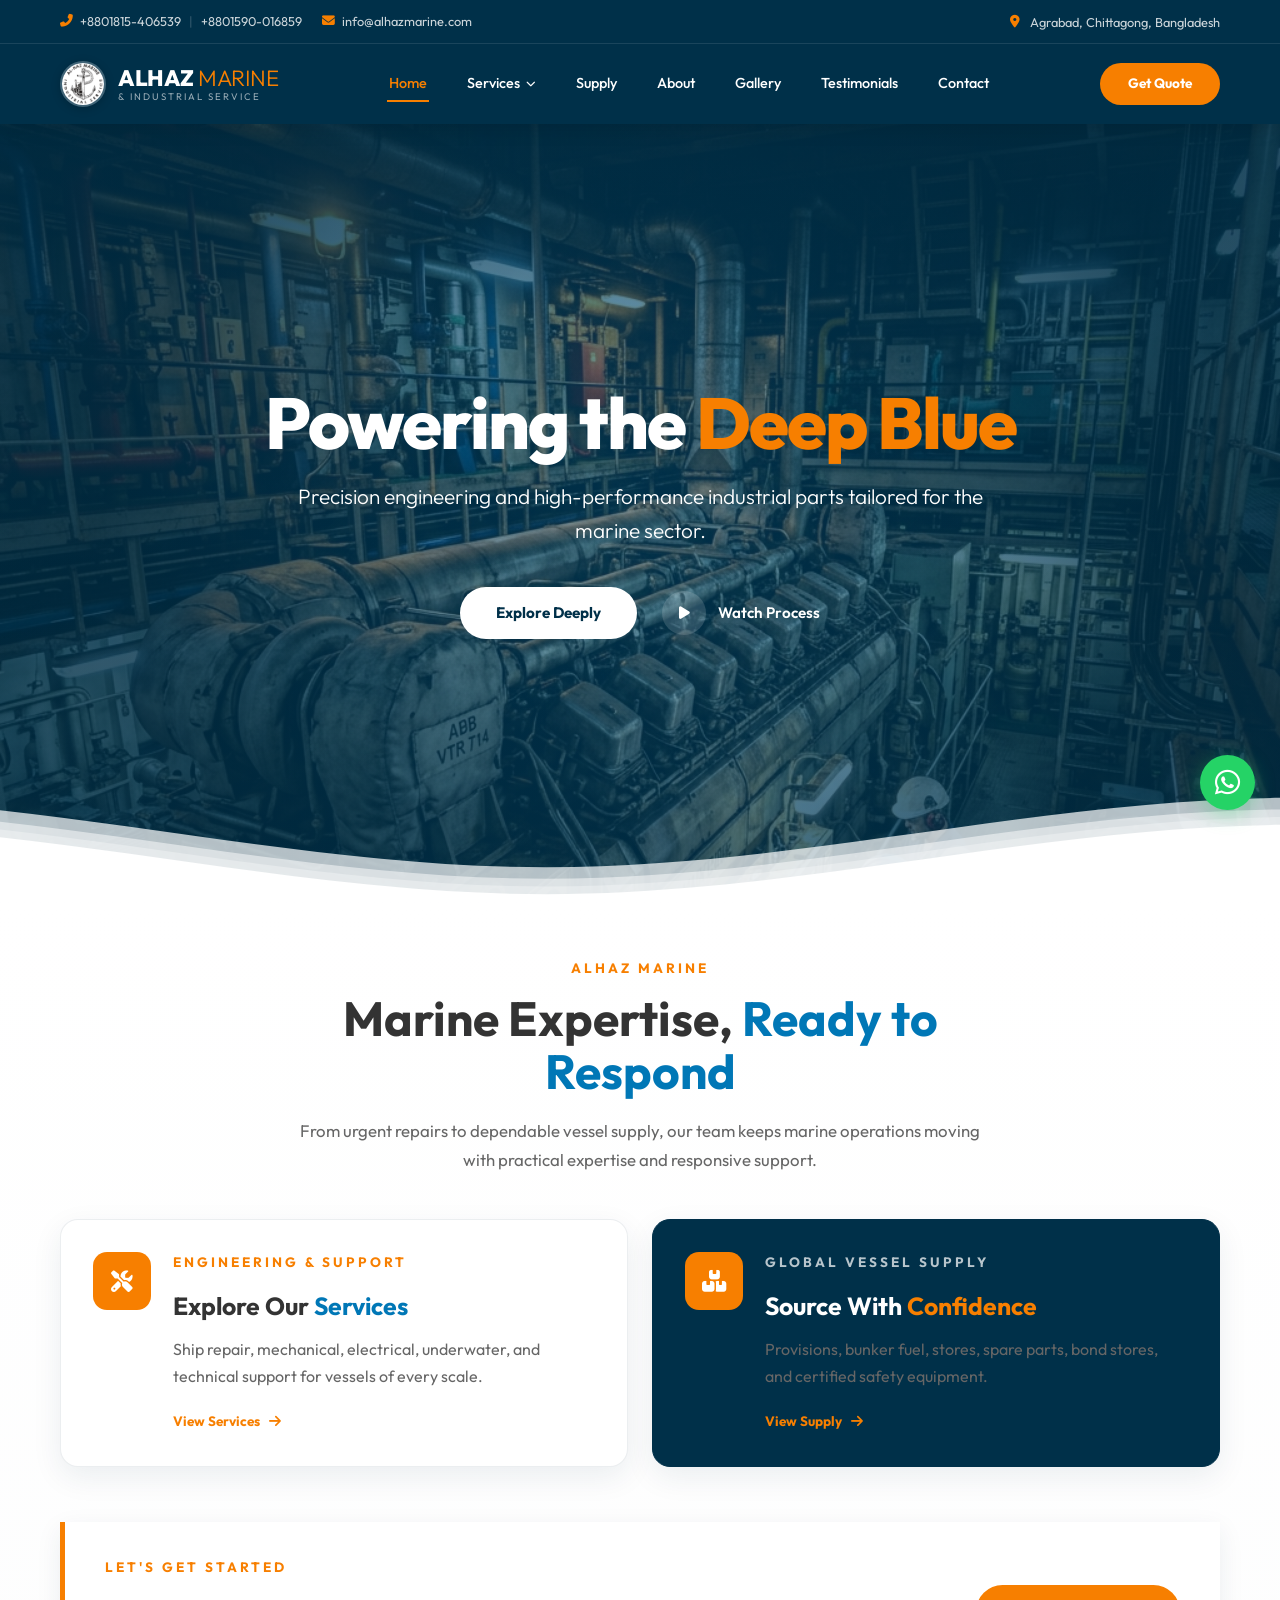
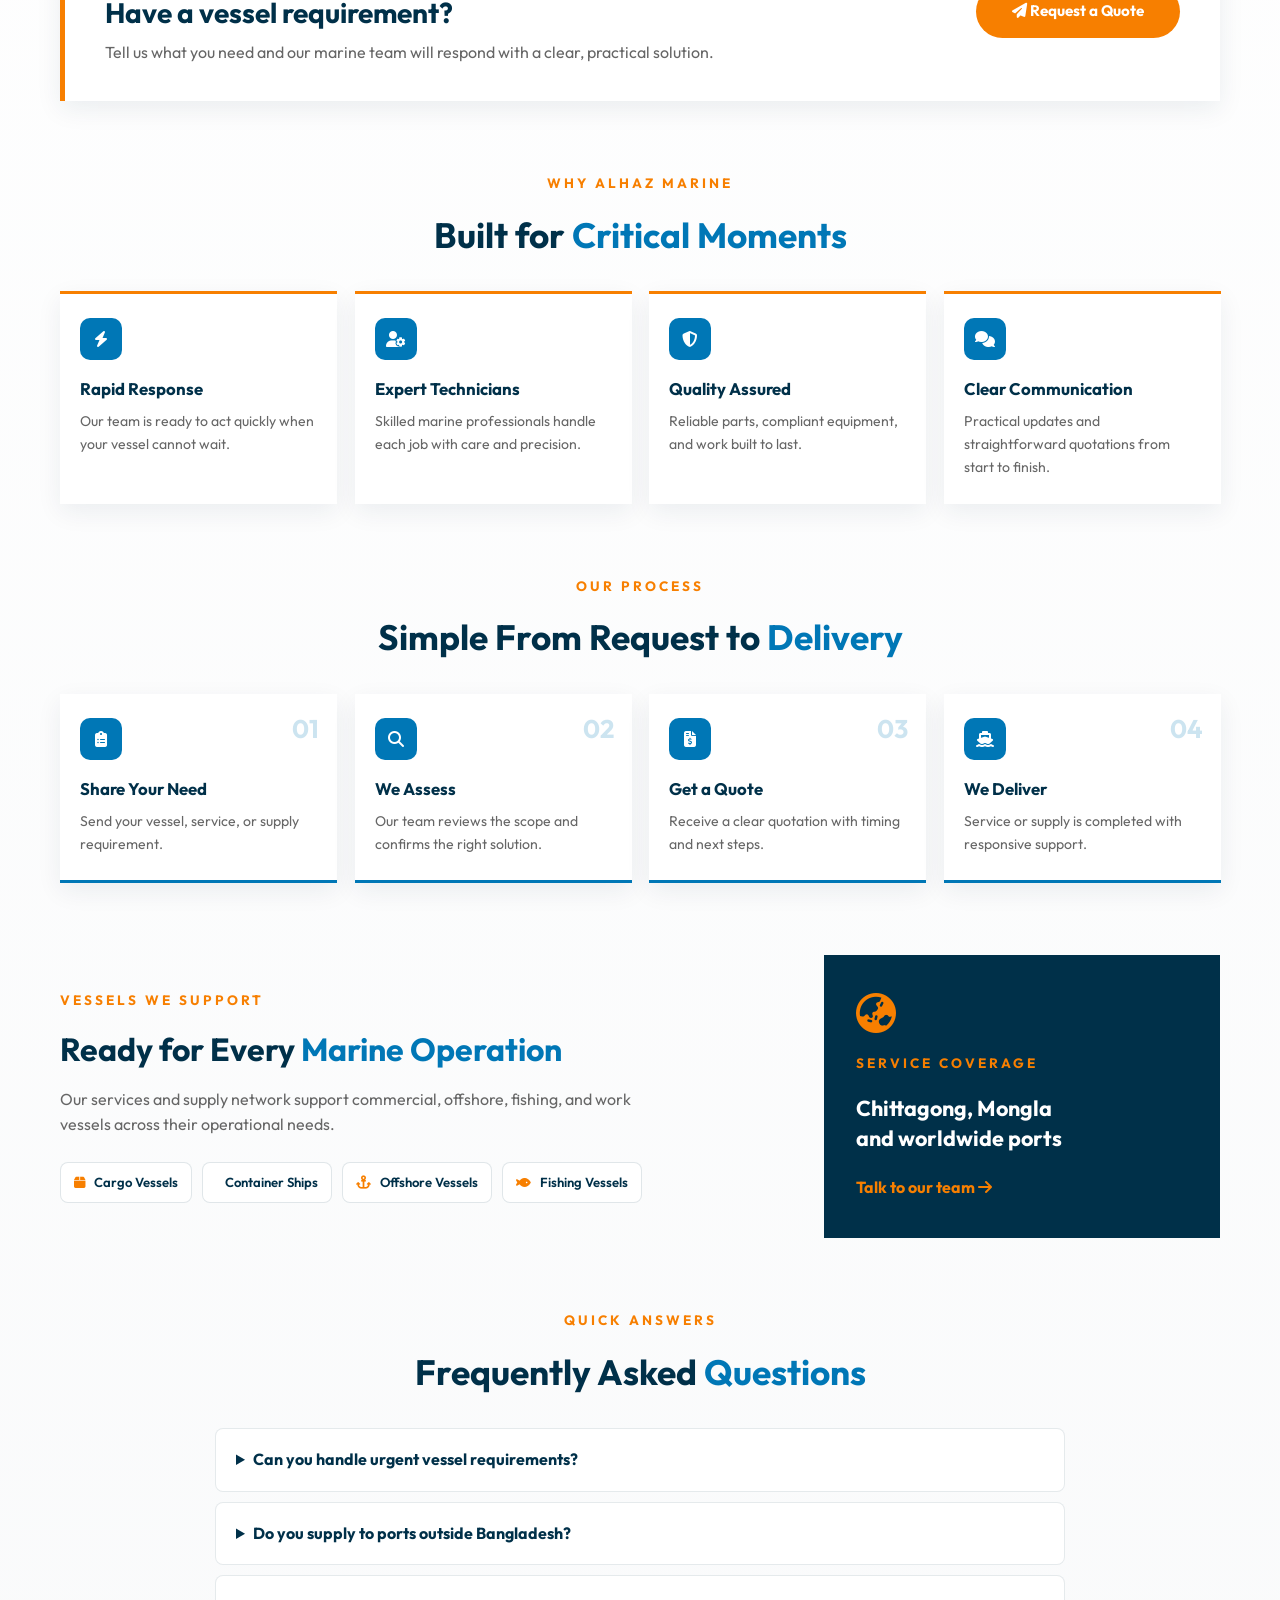
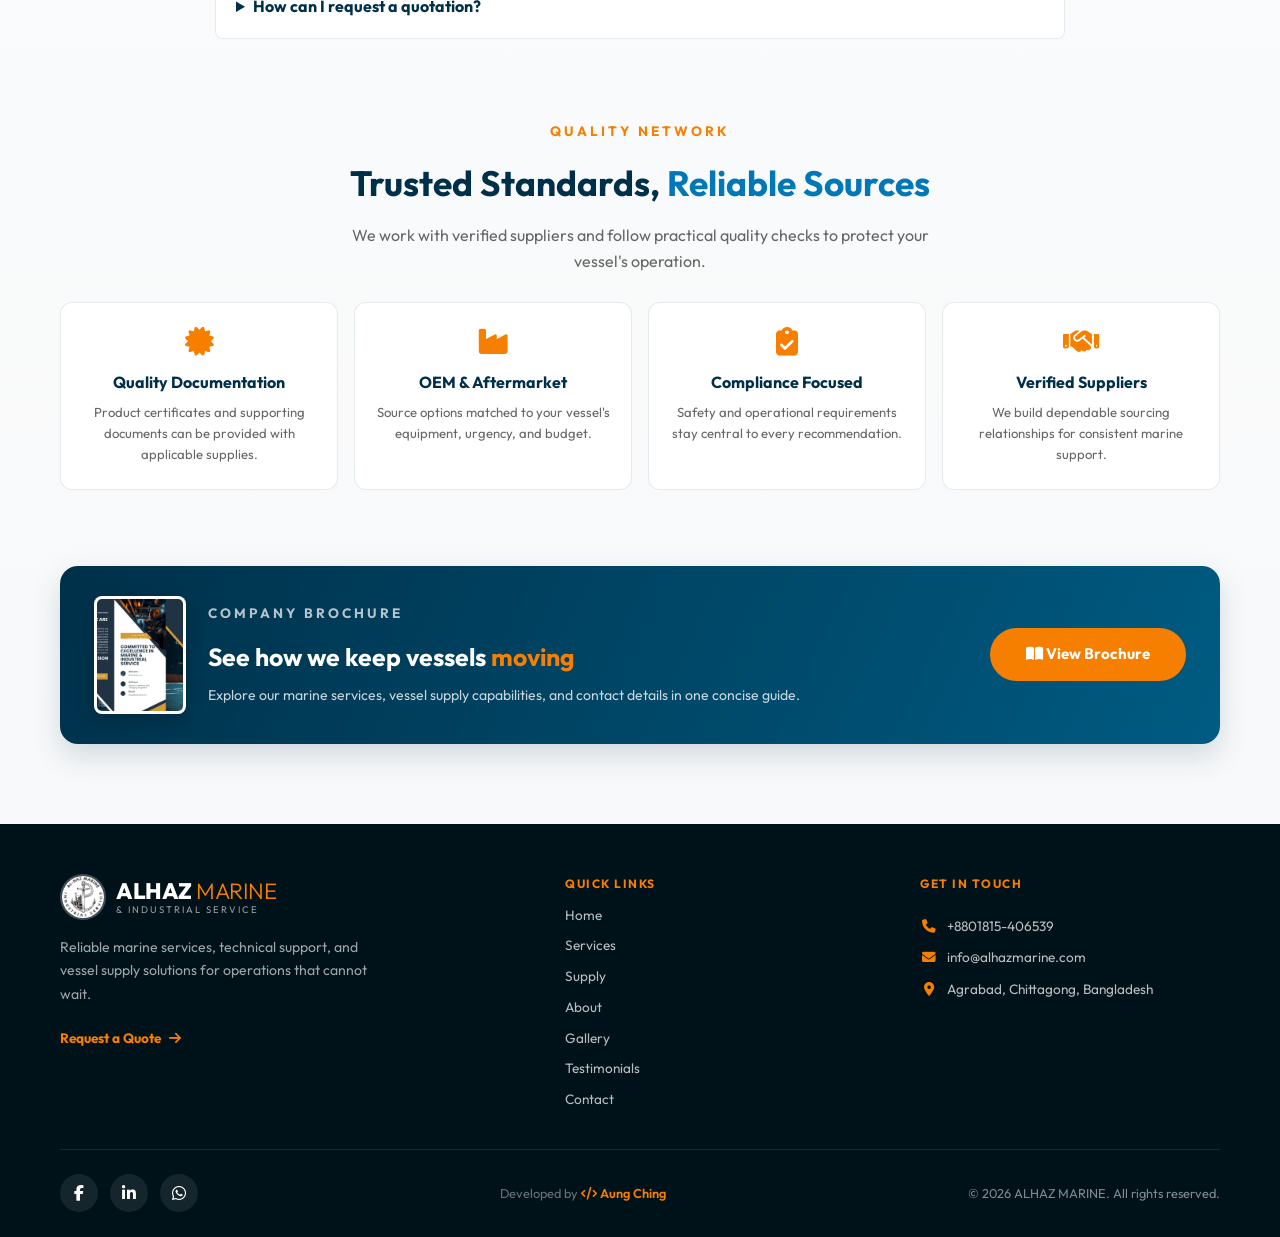
==== commit 066102e0: "Add files via upload" ====
--- a/index.html
+++ b/index.html
@@ -25,6 +25,181 @@
   
   <!-- Favicon -->
   <link rel="icon" type="image/png" href="assets/images/logo-new.png" />
+  
+  <style>
+    .service-detail-image {
+      width: 100%;
+      height: 280px;
+      object-fit: cover;
+      border-radius: 16px;
+      margin-bottom: 20px;
+    }
+    .service-detail-grid {
+      display: grid;
+      grid-template-columns: 1fr 1fr;
+      gap: 40px;
+      margin-bottom: 40px;
+    }
+    .service-detail-grid .left-col {
+      background: var(--gray-bg);
+      border-radius: 20px;
+      padding: 30px 25px;
+    }
+    .service-detail-grid .right-col {
+      background: var(--ocean-deep);
+      border-radius: 20px;
+      padding: 30px 25px;
+      color: var(--white);
+    }
+    .service-detail-grid .right-col h3 {
+      color: var(--accent-orange);
+    }
+    .service-detail-grid ul {
+      list-style: none;
+      padding: 0;
+      margin: 0;
+      display: flex;
+      flex-direction: column;
+      gap: 12px;
+    }
+    .service-detail-grid ul li {
+      display: flex;
+      align-items: flex-start;
+      gap: 10px;
+      font-size: 0.95rem;
+      line-height: 1.5;
+    }
+    .service-detail-grid ul li i {
+      color: var(--accent-orange);
+      margin-top: 3px;
+      flex-shrink: 0;
+    }
+    .service-tags {
+      display: flex;
+      flex-wrap: wrap;
+      gap: 8px;
+      margin-top: 16px;
+    }
+    .service-tags span {
+      background: rgba(255,255,255,0.1);
+      padding: 4px 14px;
+      border-radius: 50px;
+      font-size: 0.75rem;
+      font-weight: 600;
+      color: var(--white);
+    }
+    .service-cta-buttons {
+      display: flex;
+      gap: 14px;
+      flex-wrap: wrap;
+      margin-top: 20px;
+    }
+    .service-cta-buttons .btn {
+      flex: 1;
+      min-width: 140px;
+      text-align: center;
+    }
+    .service-back-buttons {
+      display: flex;
+      gap: 16px;
+      flex-wrap: wrap;
+      justify-content: center;
+      padding: 20px 0;
+    }
+    .service-categories-grid {
+      display: grid;
+      grid-template-columns: repeat(4, 1fr);
+      gap: 30px;
+    }
+    .service-category {
+      background: var(--white);
+      border-radius: 16px;
+      overflow: hidden;
+      box-shadow: 0 4px 20px rgba(0,0,0,0.06);
+      transition: all 0.3s ease;
+    }
+    .service-category:hover {
+      transform: translateY(-4px);
+      box-shadow: 0 12px 40px rgba(0,0,0,0.1);
+    }
+    .service-category ul li {
+      transition: all 0.3s ease;
+      border-radius: 8px;
+    }
+    .service-category ul li:hover {
+      background: rgba(0, 119, 182, 0.08) !important;
+      padding-left: 14px;
+    }
+    .service-category ul li a {
+      display: flex !important;
+      align-items: center !important;
+      gap: 10px !important;
+      padding: 8px 12px !important;
+      border-radius: 8px !important;
+      transition: all 0.3s ease !important;
+      background: var(--gray-bg) !important;
+      color: var(--text-dark) !important;
+      text-decoration: none !important;
+    }
+    .service-category ul li a:hover {
+      color: var(--accent-orange) !important;
+      padding-left: 16px !important;
+    }
+    .service-category ul li a i {
+      color: var(--accent-orange);
+      flex-shrink: 0;
+    }
+    
+    @media (max-width: 1024px) {
+      .service-categories-grid {
+        grid-template-columns: repeat(2, 1fr);
+        gap: 20px;
+      }
+    }
+    @media (max-width: 768px) {
+      .service-detail-grid {
+        grid-template-columns: 1fr;
+        gap: 25px;
+      }
+      .service-detail-image {
+        height: 200px;
+      }
+      .service-detail-grid ul li {
+        font-size: 0.85rem;
+      }
+      .service-categories-grid {
+        grid-template-columns: 1fr;
+        gap: 20px;
+      }
+    }
+    @media (max-width: 425px) {
+      .service-detail-hero {
+        padding: 20px 16px !important;
+      }
+      .service-detail-hero h1 {
+        font-size: 1.5rem !important;
+      }
+      .service-detail-hero img {
+        width: 100% !important;
+        height: 120px !important;
+      }
+      .service-detail-grid .left-col,
+      .service-detail-grid .right-col {
+        padding: 18px 14px !important;
+      }
+      .service-cta-buttons .btn {
+        min-width: 100% !important;
+      }
+      .service-stats {
+        grid-template-columns: repeat(2, 1fr) !important;
+        gap: 10px !important;
+        padding: 20px 15px !important;
+      }
+      .service-stats span:first-child {
+        font-size: 1.8rem !important;
+      }
+    }
+  </style>
 </head>
 <body>
   <!-- ===== PAGE LOADER ===== -->
@@ -63,7 +238,7 @@
             </defs>
             <text>
               <textPath href="#textPathSmall" startOffset="0%">
-                ★ ALHAZ MARINE ★
+                ★ ALHAZ MARINE ★ INDUSTRIAL SERVICE
               </textPath>
             </text>
           </svg>
@@ -120,7 +295,53 @@
       </a>
       <nav class="nav" id="nav" aria-label="Main Navigation">
         <a href="#home" class="active" data-page="home">Home</a>
-        <a href="#services" data-page="services">Services</a>
+        
+        <!-- ===== SERVICES WITH DROPDOWN ===== -->
+        <div class="nav-dropdown">
+          <a href="#services" data-page="services" class="dropdown-toggle">
+            Services <i class="fas fa-chevron-down"></i>
+          </a>
+          <ul class="dropdown-menu">
+            <li class="dropdown-group">
+              <span class="dropdown-group-title"><i class="fas fa-anchor"></i> Marine Services</span>
+              <ul>
+                <li><a href="#service-repairing" data-page="service-repairing">Ship Repairing</a></li>
+                <li><a href="#service-cleaning" data-page="service-cleaning">Cleaning Service</a></li>
+                <li><a href="#service-underwater" data-page="service-underwater">Underwater Services</a></li>
+              </ul>
+            </li>
+            <li class="dropdown-group">
+              <span class="dropdown-group-title"><i class="fas fa-wrench"></i> Engine &amp; Mechanical</span>
+              <ul>
+                <li><a href="#service-engine-repair" data-page="service-engine-repair">Main Engine &amp; Generator Repairs</a></li>
+                <li><a href="#service-hydraulic-repair" data-page="service-hydraulic-repair">Hydraulic System Repair</a></li>
+                <li><a href="#service-grab" data-page="service-grab">Grab Repairs</a></li>
+                <li><a href="#service-pump" data-page="service-pump">Pump Repair &amp; Maintenance</a></li>
+                <li><a href="#service-compressor" data-page="service-compressor">Compressor Repair &amp; Maintenance</a></li>
+                <li><a href="#service-crane" data-page="service-crane">Crane &amp; Deck Machinery Repair</a></li>
+              </ul>
+            </li>
+            <li class="dropdown-group">
+              <span class="dropdown-group-title"><i class="fas fa-bolt"></i> Electrical &amp; Systems</span>
+              <ul>
+                <li><a href="#service-electrical-repair" data-page="service-electrical-repair">Electrical Repairs &amp; Maintenance</a></li>
+                <li><a href="#service-automation" data-page="service-automation">Electrical &amp; Automation Services</a></li>
+                <li><a href="#service-hvac" data-page="service-hvac">Refrigeration &amp; Air Conditioning</a></li>
+                <li><a href="#service-boiler" data-page="service-boiler">Boiler Repair &amp; Maintenance</a></li>
+                <li><a href="#service-welding" data-page="service-welding">Welding &amp; Fabrication</a></li>
+              </ul>
+            </li>
+            <li class="dropdown-group">
+              <span class="dropdown-group-title"><i class="fas fa-handshake"></i> Support &amp; Consultancy</span>
+              <ul>
+                
+                <li><a href="#service-consultancy" data-page="service-consultancy">Marine Consultancy / Technical Support</a></li>
+              </ul>
+            </li>
+          </ul>
+        </div>
+        
+        <a href="#supply" data-page="supply">Supply</a>
         <a href="#about" data-page="about">About</a>
         <a href="#gallery" data-page="gallery">Gallery</a>
         <a href="#testimonials" data-page="testimonials">Testimonials</a>
@@ -162,10 +383,137 @@
         </svg>
       </div>
     </section>
+    <section class="home-overview page-content">
+      <div class="container">
+        <div class="services-info text-center reveal-up">
+          <span class="pre-title">ALHAZ MARINE</span>
+          <h2>Marine Expertise, <span>Ready to Respond</span></h2>
+          <p>From urgent repairs to dependable vessel supply, our team keeps marine operations moving with practical expertise and responsive support.</p>
+        </div>
+
+        <div class="home-entry-grid reveal-up">
+          <a href="#services" class="home-entry-card" data-page="services">
+            <div class="home-entry-icon"><i class="fas fa-screwdriver-wrench"></i></div>
+            <div>
+              <span class="pre-title">ENGINEERING &amp; SUPPORT</span>
+              <h3>Explore Our <span>Services</span></h3>
+              <p>Ship repair, mechanical, electrical, underwater, and technical support for vessels of every scale.</p>
+              <span class="home-entry-link">View Services <i class="fas fa-arrow-right"></i></span>
+            </div>
+          </a>
+          <a href="#supply" class="home-entry-card home-entry-card-accent" data-page="supply">
+            <div class="home-entry-icon"><i class="fas fa-boxes-stacked"></i></div>
+            <div>
+              <span class="pre-title">GLOBAL VESSEL SUPPLY</span>
+              <h3>Source With <span>Confidence</span></h3>
+              <p>Provisions, bunker fuel, stores, spare parts, bond stores, and certified safety equipment.</p>
+              <span class="home-entry-link">View Supply <i class="fas fa-arrow-right"></i></span>
+            </div>
+          </a>
+        </div>
+<!-- ============================================ 
+        <div class="home-trust-strip reveal-up">
+          <div><strong>24/7</strong><span>Emergency Response</span></div>
+          <div><strong>28+</strong><span>Marine Capabilities</span></div>
+          <div><strong>Global</strong><span>Supply Coverage</span></div>
+          <div><strong>100%</strong><span>Client Commitment</span></div>
+        </div>
+-->
+        <div class="home-cta reveal-up">
+          <div>
+            <span class="pre-title">LET'S GET STARTED</span>
+            <h2>Have a vessel requirement?</h2>
+            <p>Tell us what you need and our marine team will respond with a clear, practical solution.</p>
+          </div>
+          <a href="#contact" class="btn btn-accent" data-page="contact"><i class="fas fa-paper-plane"></i> Request a Quote</a>
+        </div>
+
+        <div class="home-section-heading reveal-up">
+          <span class="pre-title">WHY ALHAZ MARINE</span>
+          <h2>Built for <span>Critical Moments</span></h2>
+        </div>
+        <div class="home-benefits-grid reveal-up">
+          <div><i class="fas fa-bolt"></i><h3>Rapid Response</h3><p>Our team is ready to act quickly when your vessel cannot wait.</p></div>
+          <div><i class="fas fa-user-gear"></i><h3>Expert Technicians</h3><p>Skilled marine professionals handle each job with care and precision.</p></div>
+          <div><i class="fas fa-shield-halved"></i><h3>Quality Assured</h3><p>Reliable parts, compliant equipment, and work built to last.</p></div>
+          <div><i class="fas fa-comments"></i><h3>Clear Communication</h3><p>Practical updates and straightforward quotations from start to finish.</p></div>
+        </div>
+
+        <div class="home-section-heading reveal-up">
+          <span class="pre-title">OUR PROCESS</span>
+          <h2>Simple From Request to <span>Delivery</span></h2>
+        </div>
+        <div class="home-process-grid reveal-up">
+          <div><strong>01</strong><i class="fas fa-clipboard-list"></i><h3>Share Your Need</h3><p>Send your vessel, service, or supply requirement.</p></div>
+          <div><strong>02</strong><i class="fas fa-magnifying-glass"></i><h3>We Assess</h3><p>Our team reviews the scope and confirms the right solution.</p></div>
+          <div><strong>03</strong><i class="fas fa-file-invoice-dollar"></i><h3>Get a Quote</h3><p>Receive a clear quotation with timing and next steps.</p></div>
+          <div><strong>04</strong><i class="fas fa-ship"></i><h3>We Deliver</h3><p>Service or supply is completed with responsive support.</p></div>
+        </div>
+
+        <div class="home-audience-grid reveal-up">
+          <div>
+            <span class="pre-title">VESSELS WE SUPPORT</span>
+            <h2>Ready for Every <span>Marine Operation</span></h2>
+            <p>Our services and supply network support commercial, offshore, fishing, and work vessels across their operational needs.</p>
+            <div class="home-audience-tags"><span><i class="fas fa-box"></i> Cargo Vessels</span><span><i class="fas fa-containers"></i> Container Ships</span><span><i class="fas fa-anchor"></i> Offshore Vessels</span><span><i class="fas fa-fish"></i> Fishing Vessels</span></div>
+          </div>
+          <div class="home-coverage-card"><i class="fas fa-globe-asia"></i><span class="pre-title">SERVICE COVERAGE</span><h3>Chittagong, Mongla<br />and worldwide ports</h3><a href="#contact" data-page="contact">Talk to our team <i class="fas fa-arrow-right"></i></a></div>
+        </div>
+
+        <div class="home-faq reveal-up">
+          <div class="home-section-heading"><span class="pre-title">QUICK ANSWERS</span><h2>Frequently Asked <span>Questions</span></h2></div>
+          <details><summary>Can you handle urgent vessel requirements?</summary><p>Yes. Contact us with your vessel location and requirement so our team can assess the fastest response.</p></details>
+          <details><summary>Do you supply to ports outside Bangladesh?</summary><p>Our supply network supports vessel requirements at local and international ports, subject to availability and logistics.</p></details>
+          <details><summary>How can I request a quotation?</summary><p>Use the Request a Quote button and share your service or supply needs. We will respond with the next steps.</p></details>
+        </div>
+
+        <div class="home-partners reveal-up">
+          <div class="home-section-heading"><span class="pre-title">QUALITY NETWORK</span><h2>Trusted Standards, <span>Reliable Sources</span></h2><p>We work with verified suppliers and follow practical quality checks to protect your vessel's operation.</p></div>
+          <div class="home-partner-grid">
+            <div><i class="fas fa-certificate"></i><h3>Quality Documentation</h3><p>Product certificates and supporting documents can be provided with applicable supplies.</p></div>
+            <div><i class="fas fa-industry"></i><h3>OEM &amp; Aftermarket</h3><p>Source options matched to your vessel's equipment, urgency, and budget.</p></div>
+            <div><i class="fas fa-clipboard-check"></i><h3>Compliance Focused</h3><p>Safety and operational requirements stay central to every recommendation.</p></div>
+            <div><i class="fas fa-handshake"></i><h3>Verified Suppliers</h3><p>We build dependable sourcing relationships for consistent marine support.</p></div>
+          </div>
+        </div>
+
+        <div class="home-brochure reveal-up">
+          <div class="home-brochure-preview"><img src="assets/images/alhaz brochure 1.jpeg" alt="ALHAZ MARINE company brochure preview" /></div>
+          <div>
+            <span class="pre-title">COMPANY BROCHURE</span>
+            <h2>See how we keep vessels <span>moving</span></h2>
+            <p>Explore our marine services, vessel supply capabilities, and contact details in one concise guide.</p>
+          </div>
+          <a href="#gallery" class="btn btn-accent" data-page="gallery" data-scroll-target="brochure-gallery-section"><i class="fas fa-book-open"></i> View Brochure</a>
+        </div>
+
+      </div>
+    </section>
   </section>
 
   <!-- ============================================ -->
-  <!-- PAGE: SERVICES                               -->
+  <!-- PAGE: SUPPLY - All Supply Categories        -->
+  <!-- ============================================ -->
+  <section id="supply" class="page-section page-content">
+    <div class="container">
+      <div class="services-info reveal-left text-center">
+        <span class="pre-title">MARINE SUPPLY</span>
+        <h2>Reliable <span>Ship Supply</span></h2>
+        <p>From provisions and bunker fuel to spare parts and safety equipment, we keep your vessel supplied and ready for every voyage.</p>
+      </div>
+      <div class="services-visual-grid reveal-right">
+        <div class="service-visual-card"><div class="service-image service-image-1"><div class="pattern-overlay"></div><div class="service-icon-big"><i class="fas fa-utensils"></i></div><div class="service-icon-overlay"><i class="fas fa-utensils"></i></div></div><div class="service-body"><h3>Provision <span>Supply</span></h3><p>Fresh food, water, beverages, and galley essentials delivered to your vessel.</p><a href="#service-provision" class="service-link" data-page="service-provision">View Supply <i class="fas fa-arrow-right"></i></a></div></div>
+        <div class="service-visual-card"><div class="service-image service-image-2"><div class="pattern-overlay"></div><div class="service-icon-big"><i class="fas fa-warehouse"></i></div><div class="service-icon-overlay"><i class="fas fa-warehouse"></i></div></div><div class="service-body"><h3>Store <span>Supply</span></h3><p>Operational stores, tools, consumables, and equipment sourced worldwide.</p><a href="#service-store" class="service-link" data-page="service-store">View Supply <i class="fas fa-arrow-right"></i></a></div></div>
+        <div class="service-visual-card"><div class="service-image service-image-3"><div class="pattern-overlay"></div><div class="service-icon-big"><i class="fas fa-oil-can"></i></div><div class="service-icon-overlay"><i class="fas fa-oil-can"></i></div></div><div class="service-body"><h3>Bunker <span>Supply</span></h3><p>Quality marine fuel, oils, and lubricants with flexible worldwide delivery.</p><a href="#service-bunker" class="service-link" data-page="service-bunker">View Supply <i class="fas fa-arrow-right"></i></a></div></div>
+        <div class="service-visual-card"><div class="service-image service-image-4"><div class="pattern-overlay"></div><div class="service-icon-big"><i class="fas fa-cogs"></i></div><div class="service-icon-overlay"><i class="fas fa-cogs"></i></div></div><div class="service-body"><h3>Spare Parts <span>Supply</span></h3><p>Genuine OEM and aftermarket parts for marine equipment and machinery.</p><a href="#service-spare" class="service-link" data-page="service-spare">View Supply <i class="fas fa-arrow-right"></i></a></div></div>
+        <div class="service-visual-card"><div class="service-image service-image-5"><div class="pattern-overlay"></div><div class="service-icon-big"><i class="fas fa-box"></i></div><div class="service-icon-overlay"><i class="fas fa-box"></i></div></div><div class="service-body"><h3>Bond Store <span>Supply</span></h3><p>Efficient, compliant bonded store supply for vessels and crew requirements.</p><a href="#service-bond" class="service-link" data-page="service-bond">View Supply <i class="fas fa-arrow-right"></i></a></div></div>
+        <div class="service-visual-card"><div class="service-image service-image-6"><div class="pattern-overlay"></div><div class="service-icon-big"><i class="fas fa-hard-hat"></i></div><div class="service-icon-overlay"><i class="fas fa-hard-hat"></i></div></div><div class="service-body"><h3>Safety Equipment <span>Supply</span></h3><p>Certified PPE, life-saving appliances, firefighting gear, and safety equipment.</p><a href="#service-safety" class="service-link" data-page="service-safety">View Supply <i class="fas fa-arrow-right"></i></a></div></div>
+      </div>
+    </div>
+  </section>
+
+  <!-- ============================================ -->
+  <!-- PAGE: SERVICES - All Services List           -->
   <!-- ============================================ -->
   <section id="services" class="page-section page-content">
     <div class="container">
@@ -176,138 +524,1222 @@
       </div>
 
       <div class="services-visual-grid reveal-right">
-        <!-- Service 1 -->
+        <!-- Service Card 1 -->
         <div class="service-visual-card">
           <div class="service-image service-image-1">
             <div class="pattern-overlay"></div>
             <div class="service-icon-big"><i class="fas fa-ship"></i></div>
-            <div class="service-icon-overlay">
-              <i class="fas fa-ship"></i>
-            </div>
+            <div class="service-icon-overlay"><i class="fas fa-ship"></i></div>
           </div>
           <div class="service-body">
             <h3>Engines &amp; <span>Propulsion</span></h3>
             <p>Complete outboard engine solutions from sales to maintenance and repair.</p>
-            <div class="service-features">
-              <span>Sales</span>
-              <span>Repair</span>
-              <span>Maintenance</span>
-              <span>Re-powering</span>
-            </div>
-            <a href="#contact" class="service-link" data-page="contact">Learn More <i class="fas fa-arrow-right"></i></a>
-          </div>
-        </div>
-
-        <!-- Service 2 -->
+            <div class="service-features"><span>Sales</span><span>Repair</span><span>Maintenance</span></div>
+            <a href="#service-engine-repair" class="service-link" data-page="service-engine-repair">Learn More <i class="fas fa-arrow-right"></i></a>
+          </div>
+        </div>
+        <!-- Service Card 2 -->
         <div class="service-visual-card">
           <div class="service-image service-image-2">
             <div class="pattern-overlay"></div>
             <div class="service-icon-big"><i class="fas fa-pencil-ruler"></i></div>
-            <div class="service-icon-overlay">
-              <i class="fas fa-pencil-ruler"></i>
-            </div>
+            <div class="service-icon-overlay"><i class="fas fa-pencil-ruler"></i></div>
           </div>
           <div class="service-body">
             <h3>Boat Sales &amp; <span>Design</span></h3>
             <p>New and used boat sales with custom design and project management.</p>
-            <div class="service-features">
-              <span>New Boats</span>
-              <span>Used Boats</span>
-              <span>Custom Design</span>
-              <span>Fabrication</span>
-            </div>
+            <div class="service-features"><span>New Boats</span><span>Used Boats</span><span>Custom Design</span></div>
             <a href="#contact" class="service-link" data-page="contact">Learn More <i class="fas fa-arrow-right"></i></a>
           </div>
         </div>
-
-        <!-- Service 3 -->
+        <!-- Service Card 3 -->
         <div class="service-visual-card">
           <div class="service-image service-image-3">
             <div class="pattern-overlay"></div>
             <div class="service-icon-big"><i class="fas fa-cogs"></i></div>
-            <div class="service-icon-overlay">
-              <i class="fas fa-cogs"></i>
-            </div>
+            <div class="service-icon-overlay"><i class="fas fa-cogs"></i></div>
           </div>
           <div class="service-body">
             <h3>Mechanical &amp; <span>Hydraulics</span></h3>
             <p>Expert mechanical repair and hydraulic system maintenance services.</p>
-            <div class="service-features">
-              <span>Mechanical Repair</span>
-              <span>Hydraulic Systems</span>
-              <span>Fabrication</span>
-            </div>
-            <a href="#contact" class="service-link" data-page="contact">Learn More <i class="fas fa-arrow-right"></i></a>
-          </div>
-        </div>
-
-        <!-- Service 4 -->
+            <div class="service-features"><span>Mechanical Repair</span><span>Hydraulic Systems</span></div>
+            <a href="#service-hydraulic-repair" class="service-link" data-page="service-hydraulic-repair">Learn More <i class="fas fa-arrow-right"></i></a>
+          </div>
+        </div>
+        <!-- Service Card 4 -->
         <div class="service-visual-card">
           <div class="service-image service-image-4">
             <div class="pattern-overlay"></div>
             <div class="service-icon-big"><i class="fas fa-bolt"></i></div>
-            <div class="service-icon-overlay">
-              <i class="fas fa-bolt"></i>
-            </div>
+            <div class="service-icon-overlay"><i class="fas fa-bolt"></i></div>
           </div>
           <div class="service-body">
             <h3>Electrical &amp; <span>Electronics</span></h3>
             <p>Complete electrical wiring, electronics repair, and rewiring solutions.</p>
-            <div class="service-features">
-              <span>Wiring</span>
-              <span>Electronics Repair</span>
-              <span>Rewiring</span>
-            </div>
-            <a href="#contact" class="service-link" data-page="contact">Learn More <i class="fas fa-arrow-right"></i></a>
-          </div>
-        </div>
-
-        <!-- Service 5 -->
+            <div class="service-features"><span>Wiring</span><span>Electronics Repair</span><span>Rewiring</span></div>
+            <a href="#service-electrical-repair" class="service-link" data-page="service-electrical-repair">Learn More <i class="fas fa-arrow-right"></i></a>
+          </div>
+        </div>
+        <!-- Service Card 5 -->
         <div class="service-visual-card">
           <div class="service-image service-image-5">
             <div class="pattern-overlay"></div>
             <div class="service-icon-big"><i class="fas fa-toolbox"></i></div>
-            <div class="service-icon-overlay">
-              <i class="fas fa-toolbox"></i>
-            </div>
+            <div class="service-icon-overlay"><i class="fas fa-toolbox"></i></div>
           </div>
           <div class="service-body">
             <h3>Accessories &amp; <span>Supplies</span></h3>
             <p>Wide range of boat accessories with after-sales technical support.</p>
-            <div class="service-features">
-              <span>Accessories</span>
-              <span>Technical Support</span>
-              <span>After-Sales</span>
-            </div>
+            <div class="service-features"><span>Accessories</span><span>Technical Support</span></div>
             <a href="#contact" class="service-link" data-page="contact">Learn More <i class="fas fa-arrow-right"></i></a>
           </div>
         </div>
-
-        <!-- Service 6 -->
+        <!-- Service Card 6 -->
         <div class="service-visual-card">
           <div class="service-image service-image-6">
             <div class="pattern-overlay"></div>
             <div class="service-icon-big"><i class="fas fa-certificate"></i></div>
-            <div class="service-icon-overlay">
-              <i class="fas fa-certificate"></i>
-            </div>
+            <div class="service-icon-overlay"><i class="fas fa-certificate"></i></div>
           </div>
           <div class="service-body">
             <h3>Warranty &amp; <span>Support</span></h3>
             <p>Mercury warranty service and dedicated after-sales technical support.</p>
-            <div class="service-features">
-              <span>Mercury Warranty</span>
-              <span>Technical Support</span>
-              <span>After-Sales</span>
-            </div>
+            <div class="service-features"><span>Mercury Warranty</span><span>Technical Support</span></div>
             <a href="#contact" class="service-link" data-page="contact">Learn More <i class="fas fa-arrow-right"></i></a>
           </div>
         </div>
       </div>
+
+      <!-- Complete Service Categories List -->
+      <div class="service-detail-section" style="margin-top: 80px;">
+        <div class="text-center reveal-up">
+          <span class="pre-title">COMPLETE CAPABILITIES</span>
+          <h2 style="font-size: 2.8rem; font-weight: 700; margin-bottom: 15px;">
+            Our Full <span style="color: var(--ocean-mid);">Service Portfolio</span>
+          </h2>
+          <p style="font-size: 1.05rem; color: #666; max-width: 750px; margin: 0 auto 50px;">
+            Click on any service below to view detailed information
+          </p>
+        </div>
+
+        <div class="service-categories-grid">
+          <!-- Marine Services -->
+          <div class="service-category">
+            <div style="background: var(--ocean-deep); padding: 18px 20px; color: var(--white); border-radius: 16px 16px 0 0;">
+              <div style="display: flex; align-items: center; gap: 12px;">
+                <i class="fas fa-anchor" style="font-size: 1.4rem; color: var(--accent-orange);"></i>
+                <div><h4 style="font-size: 1.1rem; font-weight: 700; margin: 0;">Marine Services</h4><p style="font-size: 0.75rem; opacity: 0.7; margin: 2px 0 0;">Core Operations</p></div>
+              </div>
+            </div>
+            <div style="padding: 16px 18px;">
+              <ul style="list-style: none; padding: 0; margin: 0; display: flex; flex-direction: column; gap: 8px;">
+                <li><a href="#service-repairing" data-page="service-repairing" class="service-list-link"><i class="fas fa-tools"></i> Ship Repairing</a></li>
+                <li><a href="#service-cleaning" data-page="service-cleaning" class="service-list-link"><i class="fas fa-broom"></i> Cleaning Service</a></li>
+                <li><a href="#service-underwater" data-page="service-underwater" class="service-list-link"><i class="fas fa-water"></i> Underwater Services</a></li>
+              </ul>
+            </div>
+          </div>
+
+          <!-- Engine & Mechanical -->
+          <div class="service-category">
+            <div style="background: var(--ocean-deep); padding: 18px 20px; color: var(--white); border-radius: 16px 16px 0 0;">
+              <div style="display: flex; align-items: center; gap: 12px;">
+                <i class="fas fa-wrench" style="font-size: 1.4rem; color: var(--accent-orange);"></i>
+                <div><h4 style="font-size: 1.1rem; font-weight: 700; margin: 0;">Engine &amp; Mechanical</h4><p style="font-size: 0.75rem; opacity: 0.7; margin: 2px 0 0;">Power &amp; Motion</p></div>
+              </div>
+            </div>
+            <div style="padding: 16px 18px;">
+              <ul style="list-style: none; padding: 0; margin: 0; display: flex; flex-direction: column; gap: 8px;">
+                <li><a href="#service-engine-repair" data-page="service-engine-repair" class="service-list-link"><i class="fas fa-microchip"></i> Main Engine &amp; Generator Repairs</a></li>
+                <li><a href="#service-hydraulic-repair" data-page="service-hydraulic-repair" class="service-list-link"><i class="fas fa-oil-can"></i> Hydraulic System Repair</a></li>
+                <li><a href="#service-grab" data-page="service-grab" class="service-list-link"><i class="fas fa-hand-rock"></i> Grab Repairs</a></li>
+                <li><a href="#service-pump" data-page="service-pump" class="service-list-link"><i class="fas fa-water"></i> Pump Repair &amp; Maintenance</a></li>
+                <li><a href="#service-compressor" data-page="service-compressor" class="service-list-link"><i class="fas fa-compress"></i> Compressor Repair &amp; Maintenance</a></li>
+                <li><a href="#service-crane" data-page="service-crane" class="service-list-link"><i class="fas fa-crane"></i> Crane &amp; Deck Machinery Repair</a></li>
+              </ul>
+            </div>
+          </div>
+
+          <!-- Electrical & Systems -->
+          <div class="service-category">
+            <div style="background: var(--ocean-deep); padding: 18px 20px; color: var(--white); border-radius: 16px 16px 0 0;">
+              <div style="display: flex; align-items: center; gap: 12px;">
+                <i class="fas fa-bolt" style="font-size: 1.4rem; color: var(--accent-orange);"></i>
+                <div><h4 style="font-size: 1.1rem; font-weight: 700; margin: 0;">Electrical &amp; Systems</h4><p style="font-size: 0.75rem; opacity: 0.7; margin: 2px 0 0;">Power &amp; Control</p></div>
+              </div>
+            </div>
+            <div style="padding: 16px 18px;">
+              <ul style="list-style: none; padding: 0; margin: 0; display: flex; flex-direction: column; gap: 8px;">
+                <li><a href="#service-electrical-repair" data-page="service-electrical-repair" class="service-list-link"><i class="fas fa-bolt"></i> Electrical Repairs &amp; Maintenance</a></li>
+                <li><a href="#service-automation" data-page="service-automation" class="service-list-link"><i class="fas fa-robot"></i> Electrical &amp; Automation Services</a></li>
+                <li><a href="#service-hvac" data-page="service-hvac" class="service-list-link"><i class="fas fa-snowflake"></i> Refrigeration &amp; Air Conditioning</a></li>
+                <li><a href="#service-boiler" data-page="service-boiler" class="service-list-link"><i class="fas fa-fire"></i> Boiler Repair &amp; Maintenance</a></li>
+                <li><a href="#service-welding" data-page="service-welding" class="service-list-link"><i class="fas fa-fire-extinguisher"></i> Welding &amp; Fabrication</a></li>
+              </ul>
+            </div>
+          </div>
+
+          <!-- Support & Consultancy -->
+          <div class="service-category">
+            <div style="background: var(--ocean-deep); padding: 18px 20px; color: var(--white); border-radius: 16px 16px 0 0;">
+              <div style="display: flex; align-items: center; gap: 12px;">
+                <i class="fas fa-handshake" style="font-size: 1.4rem; color: var(--accent-orange);"></i>
+                <div><h4 style="font-size: 1.1rem; font-weight: 700; margin: 0;">Support &amp; Consultancy</h4><p style="font-size: 0.75rem; opacity: 0.7; margin: 2px 0 0;">Expert Guidance</p></div>
+              </div>
+            </div>
+            <div style="padding: 16px 18px;">
+              <ul style="list-style: none; padding: 0; margin: 0; display: flex; flex-direction: column; gap: 8px;">
+                
+                <li><a href="#service-consultancy" data-page="service-consultancy" class="service-list-link"><i class="fas fa-chart-line"></i> Marine Consultancy / Technical Support</a></li>
+              </ul>
+            </div>
+          </div>
+        </div>
+
+        <div class="service-stats" style="margin-top: 50px; display: grid; grid-template-columns: repeat(4, 1fr); gap: 20px; background: var(--ocean-deep); border-radius: 20px; padding: 35px 30px; color: var(--white); text-align: center;">
+          <div><span style="font-size: 2.8rem; font-weight: 800; color: var(--accent-orange); display: block; line-height: 1;">28+</span><span style="font-size: 0.9rem; opacity: 0.8;">Service Categories</span></div>
+          <div><span style="font-size: 2.8rem; font-weight: 800; color: var(--accent-orange); display: block; line-height: 1;">100%</span><span style="font-size: 0.9rem; opacity: 0.8;">Client Commitment</span></div>
+          <div><span style="font-size: 2.8rem; font-weight: 800; color: var(--accent-orange); display: block; line-height: 1;">24/7</span><span style="font-size: 0.9rem; opacity: 0.8;">Emergency Support</span></div>
+          <div><span style="font-size: 2.8rem; font-weight: 800; color: var(--accent-orange); display: block; line-height: 1;">Global</span><span style="font-size: 0.9rem; opacity: 0.8;">Service Coverage</span></div>
+        </div>
+      </div>
     </div>
   </section>
 
   <!-- ============================================ -->
+  <!-- SERVICE PAGES - ALL 23 SERVICES WITH MARINE IMAGES -->
+  <!-- ============================================ -->
+
+  <!-- ===== 1. Provision Supply ===== -->
+  <section id="service-provision" class="page-section page-content service-detail-page">
+    <div class="container">
+      <div class="service-detail-hero" style="background: linear-gradient(135deg, var(--ocean-deep), var(--ocean-mid)); border-radius: 24px; padding: 40px 40px; color: var(--white); margin-bottom: 40px; position: relative; overflow: hidden;">
+        <div style="position: absolute; top: -50%; right: -10%; font-size: 20rem; opacity: 0.05; pointer-events: none;"><i class="fas fa-utensils"></i></div>
+        <div style="position: relative; z-index: 2; display: flex; align-items: center; gap: 30px; flex-wrap: wrap;">
+          <img src="assets/images/Provision Supply.jpg" alt="Ship Provision Supply" style="width: 200px; height: 160px; object-fit: cover; border-radius: 16px; border: 3px solid rgba(255,255,255,0.2);">
+          <div>
+            <span style="background: var(--accent-orange); padding: 4px 16px; border-radius: 50px; font-size: 0.7rem; font-weight: 700; text-transform: uppercase; letter-spacing: 1px; display: inline-block; margin-bottom: 12px;">Marine Services</span>
+            <h1 style="font-size: 2.5rem; font-weight: 800; margin-bottom: 8px; display: flex; align-items: center; gap: 12px;"><i class="fas fa-utensils" style="color: var(--accent-orange); font-size: 2rem;"></i>Provision Supply</h1>
+            <p style="font-size: 1rem; opacity: 0.9; max-width: 600px; line-height: 1.6;">We provide comprehensive provision supply services for vessels of all sizes. Our team ensures that every ship receives fresh, high-quality food, water, and essential supplies before and during voyages.</p>
+            <div class="service-tags"><span>24/7 availability</span><span>Global supply network</span><span>Competitive pricing</span><span>Hygiene certified</span></div>
+          </div>
+        </div>
+      </div>
+      <div class="service-detail-grid">
+        <div class="left-col">
+          <h3 style="font-size: 1.3rem; font-weight: 700; margin-bottom: 20px; color: var(--ocean-deep);"><i class="fas fa-list-check" style="color: var(--accent-orange); margin-right: 10px;"></i>Service Details</h3>
+          <ul>
+            <li><i class="fas fa-check-circle"></i> Fresh food and grocery supplies</li>
+            <li><i class="fas fa-check-circle"></i> Drinking water and beverages</li>
+            <li><i class="fas fa-check-circle"></i> Galley and catering equipment</li>
+            <li><i class="fas fa-check-circle"></i> Customized provisioning plans</li>
+            <li><i class="fas fa-check-circle"></i> Just-in-time delivery to ports</li>
+            <li><i class="fas fa-check-circle"></i> Quality assurance and freshness guarantee</li>
+          </ul>
+         
+        </div>
+        <div class="right-col">
+          <h3 style="font-size: 1.3rem; font-weight: 700; margin-bottom: 20px;"><i class="fas fa-headset" style="margin-right: 10px;"></i>Need This Service?</h3>
+          <p style="opacity: 0.8; line-height: 1.7; margin-bottom: 25px;">Our team of marine experts is ready to assist you with professional provision supply services. We understand the unique requirements of maritime provisioning and deliver quality products to your vessel wherever it may be.</p>
+          <div class="service-cta-buttons">
+            <a href="#contact" class="btn btn-accent" data-page="contact"><i class="fas fa-paper-plane"></i> Request Quote</a>
+            <a href="tel:+8801815406539" class="btn btn-white"><i class="fas fa-phone"></i> Call Now</a>
+          </div>
+          <div style="margin-top: 18px; display: flex; gap: 20px; font-size: 0.85rem; opacity: 0.6;">
+            <span><i class="fas fa-check-circle" style="color: var(--accent-orange);"></i> Quick Response</span>
+            <span><i class="fas fa-check-circle" style="color: var(--accent-orange);"></i> Expert Team</span>
+            <span><i class="fas fa-check-circle" style="color: var(--accent-orange);"></i> Quality Guaranteed</span>
+          </div>
+        </div>
+      </div>
+      <div class="service-back-buttons">
+        <a href="#services" class="btn btn-accent" data-page="services" style="padding: 12px 30px; font-size: 0.9rem;"><i class="fas fa-arrow-left"></i> Back to All Services</a>
+        <a href="#contact" class="btn btn-white" data-page="contact" style="padding: 12px 30px; font-size: 0.9rem; background: var(--gray-bg); color: var(--text-dark); border: 2px solid #ddd;"><i class="fas fa-envelope"></i> Contact for More Info</a>
+      </div>
+    </div>
+  </section>
+
+  <!-- ===== 2. Ship Repairing ===== -->
+  <section id="service-repairing" class="page-section page-content service-detail-page">
+    <div class="container">
+      <div class="service-detail-hero" style="background: linear-gradient(135deg, #1a1a2e, #16213e); border-radius: 24px; padding: 40px 40px; color: var(--white); margin-bottom: 40px; position: relative; overflow: hidden;">
+        <div style="position: absolute; top: -50%; right: -10%; font-size: 20rem; opacity: 0.05; pointer-events: none;"><i class="fas fa-tools"></i></div>
+        <div style="position: relative; z-index: 2; display: flex; align-items: center; gap: 30px; flex-wrap: wrap;">
+          <img src="assets/images/Ship Repairing.jpg" alt="Ship Repairing" style="width: 200px; height: 160px; object-fit: cover; border-radius: 16px; border: 3px solid rgba(255,255,255,0.2);">
+          <div>
+            <span style="background: var(--accent-orange); padding: 4px 16px; border-radius: 50px; font-size: 0.7rem; font-weight: 700; text-transform: uppercase; letter-spacing: 1px; display: inline-block; margin-bottom: 12px;">Marine Services</span>
+            <h1 style="font-size: 2.5rem; font-weight: 800; margin-bottom: 8px; display: flex; align-items: center; gap: 12px;"><i class="fas fa-tools" style="color: var(--accent-orange); font-size: 2rem;"></i>Ship Repairing</h1>
+            <p style="font-size: 1rem; opacity: 0.9; max-width: 600px; line-height: 1.6;">ALHAZ MARINE offers comprehensive ship repair services covering hull, deck, and structural repairs. Our skilled technicians and engineers ensure that your vessel is restored to optimal condition with minimal downtime.</p>
+            <div class="service-tags"><span>Experienced teams</span><span>Mobile workshops</span><span>24/7 response</span><span>Class approved</span></div>
+          </div>
+        </div>
+      </div>
+      <div class="service-detail-grid">
+        <div class="left-col">
+          <h3 style="font-size: 1.3rem; font-weight: 700; margin-bottom: 20px; color: var(--ocean-deep);"><i class="fas fa-list-check" style="color: var(--accent-orange); margin-right: 10px;"></i>Service Details</h3>
+          <ul>
+            <li><i class="fas fa-check-circle"></i> Hull repair and maintenance</li>
+            <li><i class="fas fa-check-circle"></i> Deck equipment servicing</li>
+            <li><i class="fas fa-check-circle"></i> Structural steel work</li>
+            <li><i class="fas fa-check-circle"></i> Pipe fitting and welding</li>
+            <li><i class="fas fa-check-circle"></i> Propeller and shaft repair</li>
+            <li><i class="fas fa-check-circle"></i> Emergency repair services</li>
+          </ul>
+          
+        </div>
+        <div class="right-col">
+          <h3 style="font-size: 1.3rem; font-weight: 700; margin-bottom: 20px;"><i class="fas fa-headset" style="margin-right: 10px;"></i>Need This Service?</h3>
+          <p style="opacity: 0.8; line-height: 1.7; margin-bottom: 25px;">Our team of marine experts is ready to assist you with professional ship repairing services. We have the expertise and facilities to handle any repair job, big or small, ensuring your vessel returns to service quickly and safely.</p>
+          <div class="service-cta-buttons">
+            <a href="#contact" class="btn btn-accent" data-page="contact"><i class="fas fa-paper-plane"></i> Request Quote</a>
+            <a href="tel:+8801815406539" class="btn btn-white"><i class="fas fa-phone"></i> Call Now</a>
+          </div>
+          <div style="margin-top: 18px; display: flex; gap: 20px; font-size: 0.85rem; opacity: 0.6;">
+            <span><i class="fas fa-check-circle" style="color: var(--accent-orange);"></i> Quick Response</span>
+            <span><i class="fas fa-check-circle" style="color: var(--accent-orange);"></i> Expert Team</span>
+            <span><i class="fas fa-check-circle" style="color: var(--accent-orange);"></i> Quality Guaranteed</span>
+          </div>
+        </div>
+      </div>
+      <div class="service-back-buttons">
+        <a href="#services" class="btn btn-accent" data-page="services" style="padding: 12px 30px; font-size: 0.9rem;"><i class="fas fa-arrow-left"></i> Back to All Services</a>
+        <a href="#contact" class="btn btn-white" data-page="contact" style="padding: 12px 30px; font-size: 0.9rem; background: var(--gray-bg); color: var(--text-dark); border: 2px solid #ddd;"><i class="fas fa-envelope"></i> Contact for More Info</a>
+      </div>
+    </div>
+  </section>
+
+  <!-- ===== 3. Store Supply ===== -->
+  <section id="service-store" class="page-section page-content service-detail-page">
+    <div class="container">
+      <div class="service-detail-hero" style="background: linear-gradient(135deg, #2d1b69, #4a1a7a); border-radius: 24px; padding: 40px 40px; color: var(--white); margin-bottom: 40px; position: relative; overflow: hidden;">
+        <div style="position: absolute; top: -50%; right: -10%; font-size: 20rem; opacity: 0.05; pointer-events: none;"><i class="fas fa-warehouse"></i></div>
+        <div style="position: relative; z-index: 2; display: flex; align-items: center; gap: 30px; flex-wrap: wrap;">
+          <img src="assets/images/Store Supply.jpg" alt="Ship Store Supply" style="width: 200px; height: 160px; object-fit: cover; border-radius: 16px; border: 3px solid rgba(255,255,255,0.2);">
+          <div>
+            <span style="background: var(--accent-orange); padding: 4px 16px; border-radius: 50px; font-size: 0.7rem; font-weight: 700; text-transform: uppercase; letter-spacing: 1px; display: inline-block; margin-bottom: 12px;">Marine Services</span>
+            <h1 style="font-size: 2.5rem; font-weight: 800; margin-bottom: 8px; display: flex; align-items: center; gap: 12px;"><i class="fas fa-warehouse" style="color: var(--accent-orange); font-size: 2rem;"></i>Store Supply</h1>
+            <p style="font-size: 1rem; opacity: 0.9; max-width: 600px; line-height: 1.6;">We supply a wide range of operational stores including spare parts, tools, and essential equipment for marine vessels. Our comprehensive inventory management ensures that you have exactly what you need, when you need it.</p>
+            <div class="service-tags"><span>Extensive inventory</span><span>Global sourcing</span><span>Quality products</span><span>Efficient logistics</span></div>
+          </div>
+        </div>
+      </div>
+      <div class="service-detail-grid">
+        <div class="left-col">
+          <h3 style="font-size: 1.3rem; font-weight: 700; margin-bottom: 20px; color: var(--ocean-deep);"><i class="fas fa-list-check" style="color: var(--accent-orange); margin-right: 10px;"></i>Service Details</h3>
+          <ul>
+            <li><i class="fas fa-check-circle"></i> Engine spare parts</li>
+            <li><i class="fas fa-check-circle"></i> Deck and machinery stores</li>
+            <li><i class="fas fa-check-circle"></i> Electrical components</li>
+            <li><i class="fas fa-check-circle"></i> Safety equipment</li>
+            <li><i class="fas fa-check-circle"></i> Operational consumables</li>
+            <li><i class="fas fa-check-circle"></i> Custom store packages</li>
+          </ul>
+          
+        </div>
+        <div class="right-col">
+          <h3 style="font-size: 1.3rem; font-weight: 700; margin-bottom: 20px;"><i class="fas fa-headset" style="margin-right: 10px;"></i>Need This Service?</h3>
+          <p style="opacity: 0.8; line-height: 1.7; margin-bottom: 25px;">Our team of marine experts is ready to assist you with professional store supply services. We maintain strong relationships with manufacturers worldwide to ensure you get authentic, high-quality products at competitive prices.</p>
+          <div class="service-cta-buttons">
+            <a href="#contact" class="btn btn-accent" data-page="contact"><i class="fas fa-paper-plane"></i> Request Quote</a>
+            <a href="tel:+8801815406539" class="btn btn-white"><i class="fas fa-phone"></i> Call Now</a>
+          </div>
+          <div style="margin-top: 18px; display: flex; gap: 20px; font-size: 0.85rem; opacity: 0.6;">
+            <span><i class="fas fa-check-circle" style="color: var(--accent-orange);"></i> Quick Response</span>
+            <span><i class="fas fa-check-circle" style="color: var(--accent-orange);"></i> Expert Team</span>
+            <span><i class="fas fa-check-circle" style="color: var(--accent-orange);"></i> Quality Guaranteed</span>
+          </div>
+        </div>
+      </div>
+      <div class="service-back-buttons">
+        <a href="#services" class="btn btn-accent" data-page="services" style="padding: 12px 30px; font-size: 0.9rem;"><i class="fas fa-arrow-left"></i> Back to All Services</a>
+        <a href="#contact" class="btn btn-white" data-page="contact" style="padding: 12px 30px; font-size: 0.9rem; background: var(--gray-bg); color: var(--text-dark); border: 2px solid #ddd;"><i class="fas fa-envelope"></i> Contact for More Info</a>
+      </div>
+    </div>
+  </section>
+
+  <!-- ===== 4. Bunker Supply ===== -->
+  <section id="service-bunker" class="page-section page-content service-detail-page">
+    <div class="container">
+      <div class="service-detail-hero" style="background: linear-gradient(135deg, #1a3a3a, #2d5a5a); border-radius: 24px; padding: 40px 40px; color: var(--white); margin-bottom: 40px; position: relative; overflow: hidden;">
+        <div style="position: absolute; top: -50%; right: -10%; font-size: 20rem; opacity: 0.05; pointer-events: none;"><i class="fas fa-oil-can"></i></div>
+        <div style="position: relative; z-index: 2; display: flex; align-items: center; gap: 30px; flex-wrap: wrap;">
+          <img src="assets/images/Bunker Supply.jpg" alt="Ship Bunker Supply" style="width: 200px; height: 160px; object-fit: cover; border-radius: 16px; border: 3px solid rgba(255,255,255,0.2);">
+          <div>
+            <span style="background: var(--accent-orange); padding: 4px 16px; border-radius: 50px; font-size: 0.7rem; font-weight: 700; text-transform: uppercase; letter-spacing: 1px; display: inline-block; margin-bottom: 12px;">Marine Services</span>
+            <h1 style="font-size: 2.5rem; font-weight: 800; margin-bottom: 8px; display: flex; align-items: center; gap: 12px;"><i class="fas fa-oil-can" style="color: var(--accent-orange); font-size: 2rem;"></i>Bunker Supply</h1>
+            <p style="font-size: 1rem; opacity: 0.9; max-width: 600px; line-height: 1.6;">Our bunker supply services provide high-quality fuel, oil, and lubrication products to vessels worldwide. We ensure competitive pricing and reliable delivery schedules for all your fuel requirements.</p>
+            <div class="service-tags"><span>Competitive pricing</span><span>Quality certified</span><span>Flexible delivery</span><span>Global coverage</span></div>
+          </div>
+        </div>
+      </div>
+      <div class="service-detail-grid">
+        <div class="left-col">
+          <h3 style="font-size: 1.3rem; font-weight: 700; margin-bottom: 20px; color: var(--ocean-deep);"><i class="fas fa-list-check" style="color: var(--accent-orange); margin-right: 10px;"></i>Service Details</h3>
+          <ul>
+            <li><i class="fas fa-check-circle"></i> Marine fuel oil supply</li>
+            <li><i class="fas fa-check-circle"></i> Diesel and heavy fuel oil</li>
+            <li><i class="fas fa-check-circle"></i> Lubricating oils and greases</li>
+            <li><i class="fas fa-check-circle"></i> Fuel testing and analysis</li>
+            <li><i class="fas fa-check-circle"></i> Bunkering operations</li>
+            <li><i class="fas fa-check-circle"></i> Fuel management consultancy</li>
+          </ul>
+        
+        </div>
+        <div class="right-col">
+          <h3 style="font-size: 1.3rem; font-weight: 700; margin-bottom: 20px;"><i class="fas fa-headset" style="margin-right: 10px;"></i>Need This Service?</h3>
+          <p style="opacity: 0.8; line-height: 1.7; margin-bottom: 25px;">Our team of marine experts is ready to assist you with professional bunker supply services. We work with major suppliers to ensure you receive the highest quality fuels at competitive prices.</p>
+          <div class="service-cta-buttons">
+            <a href="#contact" class="btn btn-accent" data-page="contact"><i class="fas fa-paper-plane"></i> Request Quote</a>
+            <a href="tel:+8801815406539" class="btn btn-white"><i class="fas fa-phone"></i> Call Now</a>
+          </div>
+          <div style="margin-top: 18px; display: flex; gap: 20px; font-size: 0.85rem; opacity: 0.6;">
+            <span><i class="fas fa-check-circle" style="color: var(--accent-orange);"></i> Quick Response</span>
+            <span><i class="fas fa-check-circle" style="color: var(--accent-orange);"></i> Expert Team</span>
+            <span><i class="fas fa-check-circle" style="color: var(--accent-orange);"></i> Quality Guaranteed</span>
+          </div>
+        </div>
+      </div>
+      <div class="service-back-buttons">
+        <a href="#services" class="btn btn-accent" data-page="services" style="padding: 12px 30px; font-size: 0.9rem;"><i class="fas fa-arrow-left"></i> Back to All Services</a>
+        <a href="#contact" class="btn btn-white" data-page="contact" style="padding: 12px 30px; font-size: 0.9rem; background: var(--gray-bg); color: var(--text-dark); border: 2px solid #ddd;"><i class="fas fa-envelope"></i> Contact for More Info</a>
+      </div>
+    </div>
+  </section>
+
+  <!-- ===== 5. Cleaning Service ===== -->
+  <section id="service-cleaning" class="page-section page-content service-detail-page">
+    <div class="container">
+      <div class="service-detail-hero" style="background: linear-gradient(135deg, #4a2a1a, #6b3a2a); border-radius: 24px; padding: 40px 40px; color: var(--white); margin-bottom: 40px; position: relative; overflow: hidden;">
+        <div style="position: absolute; top: -50%; right: -10%; font-size: 20rem; opacity: 0.05; pointer-events: none;"><i class="fas fa-broom"></i></div>
+        <div style="position: relative; z-index: 2; display: flex; align-items: center; gap: 30px; flex-wrap: wrap;">
+          <img src="assets/images/Cleaning Service.jpg" alt="Ship Cleaning Service" style="width: 200px; height: 160px; object-fit: cover; border-radius: 16px; border: 3px solid rgba(255,255,255,0.2);">
+          <div>
+            <span style="background: var(--accent-orange); padding: 4px 16px; border-radius: 50px; font-size: 0.7rem; font-weight: 700; text-transform: uppercase; letter-spacing: 1px; display: inline-block; margin-bottom: 12px;">Marine Services</span>
+            <h1 style="font-size: 2.5rem; font-weight: 800; margin-bottom: 8px; display: flex; align-items: center; gap: 12px;"><i class="fas fa-broom" style="color: var(--accent-orange); font-size: 2rem;"></i>Cleaning Service</h1>
+            <p style="font-size: 1rem; opacity: 0.9; max-width: 600px; line-height: 1.6;">Professional cleaning services for vessels including hull cleaning, tank cleaning, and comprehensive sanitation. Our eco-friendly cleaning methods ensure your vessel meets all environmental and health standards.</p>
+            <div class="service-tags"><span>Eco-friendly</span><span>Experienced teams</span><span>Regulatory compliance</span><span>Fast turnaround</span></div>
+          </div>
+        </div>
+      </div>
+      <div class="service-detail-grid">
+        <div class="left-col">
+          <h3 style="font-size: 1.3rem; font-weight: 700; margin-bottom: 20px; color: var(--ocean-deep);"><i class="fas fa-list-check" style="color: var(--accent-orange); margin-right: 10px;"></i>Service Details</h3>
+          <ul>
+            <li><i class="fas fa-check-circle"></i> Hull and underwater cleaning</li>
+            <li><i class="fas fa-check-circle"></i> Tank cleaning and degassing</li>
+            <li><i class="fas fa-check-circle"></i> Cargo hold cleaning</li>
+            <li><i class="fas fa-check-circle"></i> Accommodation cleaning</li>
+            <li><i class="fas fa-check-circle"></i> Galley and food preparation areas</li>
+            <li><i class="fas fa-check-circle"></i> Waste management services</li>
+          </ul>
+          
+        </div>
+        <div class="right-col">
+          <h3 style="font-size: 1.3rem; font-weight: 700; margin-bottom: 20px;"><i class="fas fa-headset" style="margin-right: 10px;"></i>Need This Service?</h3>
+          <p style="opacity: 0.8; line-height: 1.7; margin-bottom: 25px;">Our team of marine experts is ready to assist you with professional cleaning services. We use environmentally responsible cleaning agents and methods to ensure your vessel is clean, safe, and compliant.</p>
+          <div class="service-cta-buttons">
+            <a href="#contact" class="btn btn-accent" data-page="contact"><i class="fas fa-paper-plane"></i> Request Quote</a>
+            <a href="tel:+8801815406539" class="btn btn-white"><i class="fas fa-phone"></i> Call Now</a>
+          </div>
+          <div style="margin-top: 18px; display: flex; gap: 20px; font-size: 0.85rem; opacity: 0.6;">
+            <span><i class="fas fa-check-circle" style="color: var(--accent-orange);"></i> Quick Response</span>
+            <span><i class="fas fa-check-circle" style="color: var(--accent-orange);"></i> Expert Team</span>
+            <span><i class="fas fa-check-circle" style="color: var(--accent-orange);"></i> Quality Guaranteed</span>
+          </div>
+        </div>
+      </div>
+      <div class="service-back-buttons">
+        <a href="#services" class="btn btn-accent" data-page="services" style="padding: 12px 30px; font-size: 0.9rem;"><i class="fas fa-arrow-left"></i> Back to All Services</a>
+        <a href="#contact" class="btn btn-white" data-page="contact" style="padding: 12px 30px; font-size: 0.9rem; background: var(--gray-bg); color: var(--text-dark); border: 2px solid #ddd;"><i class="fas fa-envelope"></i> Contact for More Info</a>
+      </div>
+    </div>
+  </section>
+
+  <!-- ===== 6. Underwater Services ===== -->
+  <section id="service-underwater" class="page-section page-content service-detail-page">
+    <div class="container">
+      <div class="service-detail-hero" style="background: linear-gradient(135deg, #1a2a4a, #2a4a6a); border-radius: 24px; padding: 40px 40px; color: var(--white); margin-bottom: 40px; position: relative; overflow: hidden;">
+        <div style="position: absolute; top: -50%; right: -10%; font-size: 20rem; opacity: 0.05; pointer-events: none;"><i class="fas fa-water"></i></div>
+        <div style="position: relative; z-index: 2; display: flex; align-items: center; gap: 30px; flex-wrap: wrap;">
+          <img src="assets/images/Underwater Services.jpg" alt="Underwater Ship Services" style="width: 200px; height: 160px; object-fit: cover; border-radius: 16px; border: 3px solid rgba(255,255,255,0.2);">
+          <div>
+            <span style="background: var(--accent-orange); padding: 4px 16px; border-radius: 50px; font-size: 0.7rem; font-weight: 700; text-transform: uppercase; letter-spacing: 1px; display: inline-block; margin-bottom: 12px;">Marine Services</span>
+            <h1 style="font-size: 2.5rem; font-weight: 800; margin-bottom: 8px; display: flex; align-items: center; gap: 12px;"><i class="fas fa-water" style="color: var(--accent-orange); font-size: 2rem;"></i>Underwater Services</h1>
+            <p style="font-size: 1rem; opacity: 0.9; max-width: 600px; line-height: 1.6;">Complete underwater services including hull inspection, cleaning, and repairs. Our certified divers and specialized equipment ensure thorough inspection and maintenance of underwater vessel components.</p>
+            <div class="service-tags"><span>Certified divers</span><span>Advanced equipment</span><span>Detailed reports</span><span>Cost-effective</span></div>
+          </div>
+        </div>
+      </div>
+      <div class="service-detail-grid">
+        <div class="left-col">
+          <h3 style="font-size: 1.3rem; font-weight: 700; margin-bottom: 20px; color: var(--ocean-deep);"><i class="fas fa-list-check" style="color: var(--accent-orange); margin-right: 10px;"></i>Service Details</h3>
+          <ul>
+            <li><i class="fas fa-check-circle"></i> Hull inspection and survey</li>
+            <li><i class="fas fa-check-circle"></i> Underwater cleaning</li>
+            <li><i class="fas fa-check-circle"></i> Propeller polishing</li>
+            <li><i class="fas fa-check-circle"></i> Seachest and valve maintenance</li>
+            <li><i class="fas fa-check-circle"></i> Marine growth removal</li>
+          </ul>
+          
+        </div>
+        <div class="right-col">
+          <h3 style="font-size: 1.3rem; font-weight: 700; margin-bottom: 20px;"><i class="fas fa-headset" style="margin-right: 10px;"></i>Need This Service?</h3>
+          <p style="opacity: 0.8; line-height: 1.7; margin-bottom: 25px;">Our team of marine experts is ready to assist you with professional underwater services. Our certified divers and state-of-the-art equipment ensure your vessel's underwater components are maintained to the highest standards.</p>
+          <div class="service-cta-buttons">
+            <a href="#contact" class="btn btn-accent" data-page="contact"><i class="fas fa-paper-plane"></i> Request Quote</a>
+            <a href="tel:+8801815406539" class="btn btn-white"><i class="fas fa-phone"></i> Call Now</a>
+          </div>
+          <div style="margin-top: 18px; display: flex; gap: 20px; font-size: 0.85rem; opacity: 0.6;">
+            <span><i class="fas fa-check-circle" style="color: var(--accent-orange);"></i> Quick Response</span>
+            <span><i class="fas fa-check-circle" style="color: var(--accent-orange);"></i> Expert Team</span>
+            <span><i class="fas fa-check-circle" style="color: var(--accent-orange);"></i> Quality Guaranteed</span>
+          </div>
+        </div>
+      </div>
+      <div class="service-back-buttons">
+        <a href="#services" class="btn btn-accent" data-page="services" style="padding: 12px 30px; font-size: 0.9rem;"><i class="fas fa-arrow-left"></i> Back to All Services</a>
+        <a href="#contact" class="btn btn-white" data-page="contact" style="padding: 12px 30px; font-size: 0.9rem; background: var(--gray-bg); color: var(--text-dark); border: 2px solid #ddd;"><i class="fas fa-envelope"></i> Contact for More Info</a>
+      </div>
+    </div>
+  </section>
+
+  <!-- ===== 7. Main Engine & Generator Repairs ===== -->
+  <section id="service-engine-repair" class="page-section page-content service-detail-page">
+    <div class="container">
+      <div class="service-detail-hero" style="background: linear-gradient(135deg, #003049, #0077b6); border-radius: 24px; padding: 40px 40px; color: var(--white); margin-bottom: 40px; position: relative; overflow: hidden;">
+        <div style="position: absolute; top: -50%; right: -10%; font-size: 20rem; opacity: 0.05; pointer-events: none;"><i class="fas fa-microchip"></i></div>
+        <div style="position: relative; z-index: 2; display: flex; align-items: center; gap: 30px; flex-wrap: wrap;">
+          <img src="assets/images/Main Engine & Generator Repairs.jpg" alt="Ship Engine Repair" style="width: 200px; height: 160px; object-fit: cover; border-radius: 16px; border: 3px solid rgba(255,255,255,0.2);">
+          <div>
+            <span style="background: var(--accent-orange); padding: 4px 16px; border-radius: 50px; font-size: 0.7rem; font-weight: 700; text-transform: uppercase; letter-spacing: 1px; display: inline-block; margin-bottom: 12px;">Engine &amp; Mechanical</span>
+            <h1 style="font-size: 2.5rem; font-weight: 800; margin-bottom: 8px; display: flex; align-items: center; gap: 12px;"><i class="fas fa-microchip" style="color: var(--accent-orange); font-size: 2rem;"></i>Main Engine &amp; Generator Repairs</h1>
+            <p style="font-size: 1rem; opacity: 0.9; max-width: 600px; line-height: 1.6;">Expert repair and overhaul services for main engines and generator engines. Our team of certified marine engineers provides comprehensive diagnostics, repairs, and maintenance for all major engine brands.</p>
+            <div class="service-tags"><span>Certified engineers</span><span>OEM quality</span><span>Comprehensive diagnostics</span><span>Performance guaranteed</span></div>
+          </div>
+        </div>
+      </div>
+      <div class="service-detail-grid">
+        <div class="left-col">
+          <h3 style="font-size: 1.3rem; font-weight: 700; margin-bottom: 20px; color: var(--ocean-deep);"><i class="fas fa-list-check" style="color: var(--accent-orange); margin-right: 10px;"></i>Service Details</h3>
+          <ul>
+            <li><i class="fas fa-check-circle"></i> Complete engine overhaul</li>
+            <li><i class="fas fa-check-circle"></i> Fuel injection system repair</li>
+            <li><i class="fas fa-check-circle"></i> Turbocharger servicing</li>
+            <li><i class="fas fa-check-circle"></i> Crankshaft and bearing repair</li>
+            <li><i class="fas fa-check-circle"></i> Engine control system diagnostics</li>
+            <li><i class="fas fa-check-circle"></i> Performance optimization</li>
+          </ul>
+        
+        </div>
+        <div class="right-col">
+          <h3 style="font-size: 1.3rem; font-weight: 700; margin-bottom: 20px;"><i class="fas fa-headset" style="margin-right: 10px;"></i>Need This Service?</h3>
+          <p style="opacity: 0.8; line-height: 1.7; margin-bottom: 25px;">Our team of marine experts is ready to assist you with professional engine repair services. We have the expertise and OEM parts to ensure your engines perform at their best.</p>
+          <div class="service-cta-buttons">
+            <a href="#contact" class="btn btn-accent" data-page="contact"><i class="fas fa-paper-plane"></i> Request Quote</a>
+            <a href="tel:+8801815406539" class="btn btn-white"><i class="fas fa-phone"></i> Call Now</a>
+          </div>
+          <div style="margin-top: 18px; display: flex; gap: 20px; font-size: 0.85rem; opacity: 0.6;">
+            <span><i class="fas fa-check-circle" style="color: var(--accent-orange);"></i> Quick Response</span>
+            <span><i class="fas fa-check-circle" style="color: var(--accent-orange);"></i> Expert Team</span>
+            <span><i class="fas fa-check-circle" style="color: var(--accent-orange);"></i> Quality Guaranteed</span>
+          </div>
+        </div>
+      </div>
+      <div class="service-back-buttons">
+        <a href="#services" class="btn btn-accent" data-page="services" style="padding: 12px 30px; font-size: 0.9rem;"><i class="fas fa-arrow-left"></i> Back to All Services</a>
+        <a href="#contact" class="btn btn-white" data-page="contact" style="padding: 12px 30px; font-size: 0.9rem; background: var(--gray-bg); color: var(--text-dark); border: 2px solid #ddd;"><i class="fas fa-envelope"></i> Contact for More Info</a>
+      </div>
+    </div>
+  </section>
+
+  <!-- ===== 8. Hydraulic System Repair ===== -->
+  <section id="service-hydraulic-repair" class="page-section page-content service-detail-page">
+    <div class="container">
+      <div class="service-detail-hero" style="background: linear-gradient(135deg, #2d1b69, #4a1a7a); border-radius: 24px; padding: 40px 40px; color: var(--white); margin-bottom: 40px; position: relative; overflow: hidden;">
+        <div style="position: absolute; top: -50%; right: -10%; font-size: 20rem; opacity: 0.05; pointer-events: none;"><i class="fas fa-oil-can"></i></div>
+        <div style="position: relative; z-index: 2; display: flex; align-items: center; gap: 30px; flex-wrap: wrap;">
+          <img src="assets/images/Hydraulic System Repair.jpg" alt="Ship Hydraulic Repair" style="width: 200px; height: 160px; object-fit: cover; border-radius: 16px; border: 3px solid rgba(255,255,255,0.2);">
+          <div>
+            <span style="background: var(--accent-orange); padding: 4px 16px; border-radius: 50px; font-size: 0.7rem; font-weight: 700; text-transform: uppercase; letter-spacing: 1px; display: inline-block; margin-bottom: 12px;">Engine &amp; Mechanical</span>
+            <h1 style="font-size: 2.5rem; font-weight: 800; margin-bottom: 8px; display: flex; align-items: center; gap: 12px;"><i class="fas fa-oil-can" style="color: var(--accent-orange); font-size: 2rem;"></i>Hydraulic System Repair</h1>
+            <p style="font-size: 1rem; opacity: 0.9; max-width: 600px; line-height: 1.6;">Specialized hydraulic system repair and maintenance services for marine vessels. We service hydraulic pumps, motors, valves, and complete hydraulic systems to ensure reliable operation.</p>
+            <div class="service-tags"><span>Specialized expertise</span><span>Full diagnostics</span><span>Quality parts</span><span>Preventive maintenance</span></div>
+          </div>
+        </div>
+      </div>
+      <div class="service-detail-grid">
+        <div class="left-col">
+          <h3 style="font-size: 1.3rem; font-weight: 700; margin-bottom: 20px; color: var(--ocean-deep);"><i class="fas fa-list-check" style="color: var(--accent-orange); margin-right: 10px;"></i>Service Details</h3>
+          <ul>
+            <li><i class="fas fa-check-circle"></i> Hydraulic pump repair</li>
+            <li><i class="fas fa-check-circle"></i> Hydraulic motor servicing</li>
+            <li><i class="fas fa-check-circle"></i> Valve and control system repair</li>
+            <li><i class="fas fa-check-circle"></i> Hydraulic cylinder overhaul</li>
+            <li><i class="fas fa-check-circle"></i> System flushing and oil replacement</li>
+            <li><i class="fas fa-check-circle"></i> Hydraulic system diagnostics</li>
+          </ul>
+          
+        </div>
+        <div class="right-col">
+          <h3 style="font-size: 1.3rem; font-weight: 700; margin-bottom: 20px;"><i class="fas fa-headset" style="margin-right: 10px;"></i>Need This Service?</h3>
+          <p style="opacity: 0.8; line-height: 1.7; margin-bottom: 25px;">Our team of marine experts is ready to assist you with professional hydraulic system repair services. We have the specialized knowledge and equipment to diagnose and repair all types of hydraulic systems.</p>
+          <div class="service-cta-buttons">
+            <a href="#contact" class="btn btn-accent" data-page="contact"><i class="fas fa-paper-plane"></i> Request Quote</a>
+            <a href="tel:+8801815406539" class="btn btn-white"><i class="fas fa-phone"></i> Call Now</a>
+          </div>
+          <div style="margin-top: 18px; display: flex; gap: 20px; font-size: 0.85rem; opacity: 0.6;">
+            <span><i class="fas fa-check-circle" style="color: var(--accent-orange);"></i> Quick Response</span>
+            <span><i class="fas fa-check-circle" style="color: var(--accent-orange);"></i> Expert Team</span>
+            <span><i class="fas fa-check-circle" style="color: var(--accent-orange);"></i> Quality Guaranteed</span>
+          </div>
+        </div>
+      </div>
+      <div class="service-back-buttons">
+        <a href="#services" class="btn btn-accent" data-page="services" style="padding: 12px 30px; font-size: 0.9rem;"><i class="fas fa-arrow-left"></i> Back to All Services</a>
+        <a href="#contact" class="btn btn-white" data-page="contact" style="padding: 12px 30px; font-size: 0.9rem; background: var(--gray-bg); color: var(--text-dark); border: 2px solid #ddd;"><i class="fas fa-envelope"></i> Contact for More Info</a>
+      </div>
+    </div>
+  </section>
+
+  <!-- ===== 9. Grab Repairs ===== -->
+  <section id="service-grab" class="page-section page-content service-detail-page">
+    <div class="container">
+      <div class="service-detail-hero" style="background: linear-gradient(135deg, #1a3a3a, #2d5a5a); border-radius: 24px; padding: 40px 40px; color: var(--white); margin-bottom: 40px; position: relative; overflow: hidden;">
+        <div style="position: absolute; top: -50%; right: -10%; font-size: 20rem; opacity: 0.05; pointer-events: none;"><i class="fas fa-hand-rock"></i></div>
+        <div style="position: relative; z-index: 2; display: flex; align-items: center; gap: 30px; flex-wrap: wrap;">
+          <img src="assets/images/Grab Repairs.jpg" alt="Ship Grab Repairs" style="width: 200px; height: 160px; object-fit: cover; border-radius: 16px; border: 3px solid rgba(255,255,255,0.2);">
+          <div>
+            <span style="background: var(--accent-orange); padding: 4px 16px; border-radius: 50px; font-size: 0.7rem; font-weight: 700; text-transform: uppercase; letter-spacing: 1px; display: inline-block; margin-bottom: 12px;">Engine &amp; Mechanical</span>
+            <h1 style="font-size: 2.5rem; font-weight: 800; margin-bottom: 8px; display: flex; align-items: center; gap: 12px;"><i class="fas fa-hand-rock" style="color: var(--accent-orange); font-size: 2rem;"></i>Grab Repairs</h1>
+            <p style="font-size: 1rem; opacity: 0.9; max-width: 600px; line-height: 1.6;">Comprehensive repair and maintenance services for cargo grabs and handling equipment. Our team ensures that your grab systems operate safely and efficiently, minimizing downtime and maximizing productivity.</p>
+            <div class="service-tags"><span>Experienced technicians</span><span>Quick turnaround</span><span>Quality fabrication</span><span>Safety compliant</span></div>
+          </div>
+        </div>
+      </div>
+      <div class="service-detail-grid">
+        <div class="left-col">
+          <h3 style="font-size: 1.3rem; font-weight: 700; margin-bottom: 20px; color: var(--ocean-deep);"><i class="fas fa-list-check" style="color: var(--accent-orange); margin-right: 10px;"></i>Service Details</h3>
+          <ul>
+            <li><i class="fas fa-check-circle"></i> Grab structure repair</li>
+            <li><i class="fas fa-check-circle"></i> Hydraulic system servicing</li>
+            <li><i class="fas fa-check-circle"></i> Electrical system diagnostics</li>
+            <li><i class="fas fa-check-circle"></i> Wear part replacement</li>
+            <li><i class="fas fa-check-circle"></i> Performance optimization</li>
+            
+          </ul>
+         
+        </div>
+        <div class="right-col">
+          <h3 style="font-size: 1.3rem; font-weight: 700; margin-bottom: 20px;"><i class="fas fa-headset" style="margin-right: 10px;"></i>Need This Service?</h3>
+          <p style="opacity: 0.8; line-height: 1.7; margin-bottom: 25px;">Our team of marine experts is ready to assist you with professional grab repair services. We understand the importance of reliable cargo handling equipment and provide quality repairs that ensure safe operations.</p>
+          <div class="service-cta-buttons">
+            <a href="#contact" class="btn btn-accent" data-page="contact"><i class="fas fa-paper-plane"></i> Request Quote</a>
+            <a href="tel:+8801815406539" class="btn btn-white"><i class="fas fa-phone"></i> Call Now</a>
+          </div>
+          <div style="margin-top: 18px; display: flex; gap: 20px; font-size: 0.85rem; opacity: 0.6;">
+            <span><i class="fas fa-check-circle" style="color: var(--accent-orange);"></i> Quick Response</span>
+            <span><i class="fas fa-check-circle" style="color: var(--accent-orange);"></i> Expert Team</span>
+            <span><i class="fas fa-check-circle" style="color: var(--accent-orange);"></i> Quality Guaranteed</span>
+          </div>
+        </div>
+      </div>
+      <div class="service-back-buttons">
+        <a href="#services" class="btn btn-accent" data-page="services" style="padding: 12px 30px; font-size: 0.9rem;"><i class="fas fa-arrow-left"></i> Back to All Services</a>
+        <a href="#contact" class="btn btn-white" data-page="contact" style="padding: 12px 30px; font-size: 0.9rem; background: var(--gray-bg); color: var(--text-dark); border: 2px solid #ddd;"><i class="fas fa-envelope"></i> Contact for More Info</a>
+      </div>
+    </div>
+  </section>
+
+  <!-- ===== 10. Pump Repair & Maintenance ===== -->
+  <section id="service-pump" class="page-section page-content service-detail-page">
+    <div class="container">
+      <div class="service-detail-hero" style="background: linear-gradient(135deg, #4a2a1a, #6b3a2a); border-radius: 24px; padding: 40px 40px; color: var(--white); margin-bottom: 40px; position: relative; overflow: hidden;">
+        <div style="position: absolute; top: -50%; right: -10%; font-size: 20rem; opacity: 0.05; pointer-events: none;"><i class="fas fa-water"></i></div>
+        <div style="position: relative; z-index: 2; display: flex; align-items: center; gap: 30px; flex-wrap: wrap;">
+          <img src="assets/images/Pump Repair & Maintenance.jpg" alt="Ship Pump Repair" style="width: 200px; height: 160px; object-fit: cover; border-radius: 16px; border: 3px solid rgba(255,255,255,0.2);">
+          <div>
+            <span style="background: var(--accent-orange); padding: 4px 16px; border-radius: 50px; font-size: 0.7rem; font-weight: 700; text-transform: uppercase; letter-spacing: 1px; display: inline-block; margin-bottom: 12px;">Engine &amp; Mechanical</span>
+            <h1 style="font-size: 2.5rem; font-weight: 800; margin-bottom: 8px; display: flex; align-items: center; gap: 12px;"><i class="fas fa-water" style="color: var(--accent-orange); font-size: 2rem;"></i>Pump Repair &amp; Maintenance</h1>
+            <p style="font-size: 1rem; opacity: 0.9; max-width: 600px; line-height: 1.6;">Professional pump repair and maintenance services for all types of marine pumps including centrifugal, gear, and piston pumps. We ensure reliable pump operation for your vessel's systems.</p>
+            <div class="service-tags"><span>All pump types</span><span>In-house workshop</span><span>Emergency repair</span><span>Quality parts</span></div>
+          </div>
+        </div>
+      </div>
+      <div class="service-detail-grid">
+        <div class="left-col">
+          <h3 style="font-size: 1.3rem; font-weight: 700; margin-bottom: 20px; color: var(--ocean-deep);"><i class="fas fa-list-check" style="color: var(--accent-orange); margin-right: 10px;"></i>Service Details</h3>
+          <ul>
+            <li><i class="fas fa-check-circle"></i> Centrifugal pump repair</li>
+            <li><i class="fas fa-check-circle"></i> Gear pump servicing</li>
+            <li><i class="fas fa-check-circle"></i> Piston pump overhaul</li>
+            <li><i class="fas fa-check-circle"></i> Seal and bearing replacement</li>
+            <li><i class="fas fa-check-circle"></i> Pump alignment and balancing</li>
+            <li><i class="fas fa-check-circle"></i> Performance testing</li>
+            <li><i class="fas fa-check-circle"></i> All types of pumps</li>
+          </ul>
+         
+        </div>
+        <div class="right-col">
+          <h3 style="font-size: 1.3rem; font-weight: 700; margin-bottom: 20px;"><i class="fas fa-headset" style="margin-right: 10px;"></i>Need This Service?</h3>
+          <p style="opacity: 0.8; line-height: 1.7; margin-bottom: 25px;">Our team of marine experts is ready to assist you with professional pump repair services. We have the expertise and facilities to repair all types of marine pumps.</p>
+          <div class="service-cta-buttons">
+            <a href="#contact" class="btn btn-accent" data-page="contact"><i class="fas fa-paper-plane"></i> Request Quote</a>
+            <a href="tel:+8801815406539" class="btn btn-white"><i class="fas fa-phone"></i> Call Now</a>
+          </div>
+          <div style="margin-top: 18px; display: flex; gap: 20px; font-size: 0.85rem; opacity: 0.6;">
+            <span><i class="fas fa-check-circle" style="color: var(--accent-orange);"></i> Quick Response</span>
+            <span><i class="fas fa-check-circle" style="color: var(--accent-orange);"></i> Expert Team</span>
+            <span><i class="fas fa-check-circle" style="color: var(--accent-orange);"></i> Quality Guaranteed</span>
+          </div>
+        </div>
+      </div>
+      <div class="service-back-buttons">
+        <a href="#services" class="btn btn-accent" data-page="services" style="padding: 12px 30px; font-size: 0.9rem;"><i class="fas fa-arrow-left"></i> Back to All Services</a>
+        <a href="#contact" class="btn btn-white" data-page="contact" style="padding: 12px 30px; font-size: 0.9rem; background: var(--gray-bg); color: var(--text-dark); border: 2px solid #ddd;"><i class="fas fa-envelope"></i> Contact for More Info</a>
+      </div>
+    </div>
+  </section>
+
+  <!-- ===== 11. Compressor Repair & Maintenance ===== -->
+  <section id="service-compressor" class="page-section page-content service-detail-page">
+    <div class="container">
+      <div class="service-detail-hero" style="background: linear-gradient(135deg, #1a2a4a, #2a4a6a); border-radius: 24px; padding: 40px 40px; color: var(--white); margin-bottom: 40px; position: relative; overflow: hidden;">
+        <div style="position: absolute; top: -50%; right: -10%; font-size: 20rem; opacity: 0.05; pointer-events: none;"><i class="fas fa-compress"></i></div>
+        <div style="position: relative; z-index: 2; display: flex; align-items: center; gap: 30px; flex-wrap: wrap;">
+          <img src="assets/images/Compressor Repair & Maintenance.jpg" alt="Ship Compressor Repair" style="width: 200px; height: 160px; object-fit: cover; border-radius: 16px; border: 3px solid rgba(255,255,255,0.2);">
+          <div>
+            <span style="background: var(--accent-orange); padding: 4px 16px; border-radius: 50px; font-size: 0.7rem; font-weight: 700; text-transform: uppercase; letter-spacing: 1px; display: inline-block; margin-bottom: 12px;">Engine &amp; Mechanical</span>
+            <h1 style="font-size: 2.5rem; font-weight: 800; margin-bottom: 8px; display: flex; align-items: center; gap: 12px;"><i class="fas fa-compress" style="color: var(--accent-orange); font-size: 2rem;"></i>Compressor Repair &amp; Maintenance</h1>
+            <p style="font-size: 1rem; opacity: 0.9; max-width: 600px; line-height: 1.6;">Air compressor and refrigeration compressor repair services. We service all types of compressors used in marine applications to ensure reliable operation.</p>
+            <div class="service-tags"><span>Certified technicians</span><span>All major brands</span><span>Preventive maintenance</span><span>24/7 support</span></div>
+          </div>
+        </div>
+      </div>
+      <div class="service-detail-grid">
+        <div class="left-col">
+          <h3 style="font-size: 1.3rem; font-weight: 700; margin-bottom: 20px; color: var(--ocean-deep);"><i class="fas fa-list-check" style="color: var(--accent-orange); margin-right: 10px;"></i>Service Details</h3>
+          <ul>
+            <li><i class="fas fa-check-circle"></i> Air compressor overhaul</li>
+            <li><i class="fas fa-check-circle"></i> Refrigeration compressor repair</li>
+            <li><i class="fas fa-check-circle"></i> Valve and piston replacement</li>
+            <li><i class="fas fa-check-circle"></i> Cooling system servicing</li>
+            <li><i class="fas fa-check-circle"></i> Pressure testing and calibration</li>
+            <li><i class="fas fa-check-circle"></i> Performance optimization</li>
+          </ul>
+          
+        </div>
+        <div class="right-col">
+          <h3 style="font-size: 1.3rem; font-weight: 700; margin-bottom: 20px;"><i class="fas fa-headset" style="margin-right: 10px;"></i>Need This Service?</h3>
+          <p style="opacity: 0.8; line-height: 1.7; margin-bottom: 25px;">Our team of marine experts is ready to assist you with professional compressor repair services. We have the expertise to handle all types of marine compressors.</p>
+          <div class="service-cta-buttons">
+            <a href="#contact" class="btn btn-accent" data-page="contact"><i class="fas fa-paper-plane"></i> Request Quote</a>
+            <a href="tel:+8801815406539" class="btn btn-white"><i class="fas fa-phone"></i> Call Now</a>
+          </div>
+          <div style="margin-top: 18px; display: flex; gap: 20px; font-size: 0.85rem; opacity: 0.6;">
+            <span><i class="fas fa-check-circle" style="color: var(--accent-orange);"></i> Quick Response</span>
+            <span><i class="fas fa-check-circle" style="color: var(--accent-orange);"></i> Expert Team</span>
+            <span><i class="fas fa-check-circle" style="color: var(--accent-orange);"></i> Quality Guaranteed</span>
+          </div>
+        </div>
+      </div>
+      <div class="service-back-buttons">
+        <a href="#services" class="btn btn-accent" data-page="services" style="padding: 12px 30px; font-size: 0.9rem;"><i class="fas fa-arrow-left"></i> Back to All Services</a>
+        <a href="#contact" class="btn btn-white" data-page="contact" style="padding: 12px 30px; font-size: 0.9rem; background: var(--gray-bg); color: var(--text-dark); border: 2px solid #ddd;"><i class="fas fa-envelope"></i> Contact for More Info</a>
+      </div>
+    </div>
+  </section>
+
+  <!-- ===== 12. Crane & Deck Machinery Repair ===== -->
+  <section id="service-crane" class="page-section page-content service-detail-page">
+    <div class="container">
+      <div class="service-detail-hero" style="background: linear-gradient(135deg, #2d1b69, #4a1a7a); border-radius: 24px; padding: 40px 40px; color: var(--white); margin-bottom: 40px; position: relative; overflow: hidden;">
+        <div style="position: absolute; top: -50%; right: -10%; font-size: 20rem; opacity: 0.05; pointer-events: none;"><i class="fas fa-crane"></i></div>
+        <div style="position: relative; z-index: 2; display: flex; align-items: center; gap: 30px; flex-wrap: wrap;">
+          <img src="assets/images/Crane & Deck Machinery Repair.jpg" alt="Ship Crane Repair" style="width: 200px; height: 160px; object-fit: cover; border-radius: 16px; border: 3px solid rgba(255,255,255,0.2);">
+          <div>
+            <span style="background: var(--accent-orange); padding: 4px 16px; border-radius: 50px; font-size: 0.7rem; font-weight: 700; text-transform: uppercase; letter-spacing: 1px; display: inline-block; margin-bottom: 12px;">Engine &amp; Mechanical</span>
+            <h1 style="font-size: 2.5rem; font-weight: 800; margin-bottom: 8px; display: flex; align-items: center; gap: 12px;"><i class="fas fa-crane" style="color: var(--accent-orange); font-size: 2rem;"></i>Crane &amp; Deck Machinery Repair</h1>
+            <p style="font-size: 1rem; opacity: 0.9; max-width: 600px; line-height: 1.6;">Expert repair and maintenance services for marine cranes, winches, and deck machinery. Our team ensures safe and reliable operation of all deck equipment.</p>
+            <div class="service-tags"><span>Experienced mechanics</span><span>Load testing</span><span>Safety certified</span><span>Comprehensive reports</span></div>
+          </div>
+        </div>
+      </div>
+      <div class="service-detail-grid">
+        <div class="left-col">
+          <h3 style="font-size: 1.3rem; font-weight: 700; margin-bottom: 20px; color: var(--ocean-deep);"><i class="fas fa-list-check" style="color: var(--accent-orange); margin-right: 10px;"></i>Service Details</h3>
+          <ul>
+            <li><i class="fas fa-check-circle"></i> Crane structure repair</li>
+            <li><i class="fas fa-check-circle"></i> Winch and windlass servicing</li>
+            <li><i class="fas fa-check-circle"></i> Hydraulic system maintenance</li>
+            <li><i class="fas fa-check-circle"></i> Electrical control system repair</li>
+            <li><i class="fas fa-check-circle"></i> Load testing and certification</li>
+            <li><i class="fas fa-check-circle"></i> Safety system inspection</li>
+          </ul>
+        
+        </div>
+        <div class="right-col">
+          <h3 style="font-size: 1.3rem; font-weight: 700; margin-bottom: 20px;"><i class="fas fa-headset" style="margin-right: 10px;"></i>Need This Service?</h3>
+          <p style="opacity: 0.8; line-height: 1.7; margin-bottom: 25px;">Our team of marine experts is ready to assist you with professional crane and deck machinery repair services. We ensure your deck equipment operates safely and reliably.</p>
+          <div class="service-cta-buttons">
+            <a href="#contact" class="btn btn-accent" data-page="contact"><i class="fas fa-paper-plane"></i> Request Quote</a>
+            <a href="tel:+8801815406539" class="btn btn-white"><i class="fas fa-phone"></i> Call Now</a>
+          </div>
+          <div style="margin-top: 18px; display: flex; gap: 20px; font-size: 0.85rem; opacity: 0.6;">
+            <span><i class="fas fa-check-circle" style="color: var(--accent-orange);"></i> Quick Response</span>
+            <span><i class="fas fa-check-circle" style="color: var(--accent-orange);"></i> Expert Team</span>
+            <span><i class="fas fa-check-circle" style="color: var(--accent-orange);"></i> Quality Guaranteed</span>
+          </div>
+        </div>
+      </div>
+      <div class="service-back-buttons">
+        <a href="#services" class="btn btn-accent" data-page="services" style="padding: 12px 30px; font-size: 0.9rem;"><i class="fas fa-arrow-left"></i> Back to All Services</a>
+        <a href="#contact" class="btn btn-white" data-page="contact" style="padding: 12px 30px; font-size: 0.9rem; background: var(--gray-bg); color: var(--text-dark); border: 2px solid #ddd;"><i class="fas fa-envelope"></i> Contact for More Info</a>
+      </div>
+    </div>
+  </section>
+
+  <!-- ===== 13. Electrical Repairs & Maintenance ===== -->
+  <section id="service-electrical-repair" class="page-section page-content service-detail-page">
+    <div class="container">
+      <div class="service-detail-hero" style="background: linear-gradient(135deg, #1a3a3a, #2d5a5a); border-radius: 24px; padding: 40px 40px; color: var(--white); margin-bottom: 40px; position: relative; overflow: hidden;">
+        <div style="position: absolute; top: -50%; right: -10%; font-size: 20rem; opacity: 0.05; pointer-events: none;"><i class="fas fa-bolt"></i></div>
+        <div style="position: relative; z-index: 2; display: flex; align-items: center; gap: 30px; flex-wrap: wrap;">
+          <img src="assets/images/Electrical Repairs & Maintenance.jpg" alt="Ship Electrical Repair" style="width: 200px; height: 160px; object-fit: cover; border-radius: 16px; border: 3px solid rgba(255,255,255,0.2);">
+          <div>
+            <span style="background: var(--accent-orange); padding: 4px 16px; border-radius: 50px; font-size: 0.7rem; font-weight: 700; text-transform: uppercase; letter-spacing: 1px; display: inline-block; margin-bottom: 12px;">Electrical &amp; Systems</span>
+            <h1 style="font-size: 2.5rem; font-weight: 800; margin-bottom: 8px; display: flex; align-items: center; gap: 12px;"><i class="fas fa-bolt" style="color: var(--accent-orange); font-size: 2rem;"></i>Electrical Repairs &amp; Maintenance</h1>
+            <p style="font-size: 1rem; opacity: 0.9; max-width: 600px; line-height: 1.6;">Complete electrical repair and maintenance services for marine vessels. We provide diagnostics, repair, and maintenance for all electrical systems onboard.</p>
+            <div class="service-tags"><span>Qualified engineers</span><span>Comprehensive diagnostics</span><span>Safety compliant</span><span>24/7 support</span></div>
+          </div>
+        </div>
+      </div>
+      <div class="service-detail-grid">
+        <div class="left-col">
+          <h3 style="font-size: 1.3rem; font-weight: 700; margin-bottom: 20px; color: var(--ocean-deep);"><i class="fas fa-list-check" style="color: var(--accent-orange); margin-right: 10px;"></i>Service Details</h3>
+          <ul>
+            <li><i class="fas fa-check-circle"></i> Electrical system diagnostics</li>
+            <li><i class="fas fa-check-circle"></i> Motor and generator repair</li>
+            <li><i class="fas fa-check-circle"></i> Switchboard maintenance</li>
+            <li><i class="fas fa-check-circle"></i> Cable and wiring repair</li>
+            <li><i class="fas fa-check-circle"></i> Lighting system servicing</li>
+            <li><i class="fas fa-check-circle"></i> Emergency electrical repairs</li>
+          </ul>
+          
+        </div>
+        <div class="right-col">
+          <h3 style="font-size: 1.3rem; font-weight: 700; margin-bottom: 20px;"><i class="fas fa-headset" style="margin-right: 10px;"></i>Need This Service?</h3>
+          <p style="opacity: 0.8; line-height: 1.7; margin-bottom: 25px;">Our team of marine experts is ready to assist you with professional electrical repair services. We have the expertise to handle all marine electrical systems.</p>
+          <div class="service-cta-buttons">
+            <a href="#contact" class="btn btn-accent" data-page="contact"><i class="fas fa-paper-plane"></i> Request Quote</a>
+            <a href="tel:+8801815406539" class="btn btn-white"><i class="fas fa-phone"></i> Call Now</a>
+          </div>
+          <div style="margin-top: 18px; display: flex; gap: 20px; font-size: 0.85rem; opacity: 0.6;">
+            <span><i class="fas fa-check-circle" style="color: var(--accent-orange);"></i> Quick Response</span>
+            <span><i class="fas fa-check-circle" style="color: var(--accent-orange);"></i> Expert Team</span>
+            <span><i class="fas fa-check-circle" style="color: var(--accent-orange);"></i> Quality Guaranteed</span>
+          </div>
+        </div>
+      </div>
+      <div class="service-back-buttons">
+        <a href="#services" class="btn btn-accent" data-page="services" style="padding: 12px 30px; font-size: 0.9rem;"><i class="fas fa-arrow-left"></i> Back to All Services</a>
+        <a href="#contact" class="btn btn-white" data-page="contact" style="padding: 12px 30px; font-size: 0.9rem; background: var(--gray-bg); color: var(--text-dark); border: 2px solid #ddd;"><i class="fas fa-envelope"></i> Contact for More Info</a>
+      </div>
+    </div>
+  </section>
+
+  <!-- ===== 14. Electrical & Automation Services ===== -->
+  <section id="service-automation" class="page-section page-content service-detail-page">
+    <div class="container">
+      <div class="service-detail-hero" style="background: linear-gradient(135deg, #4a2a1a, #6b3a2a); border-radius: 24px; padding: 40px 40px; color: var(--white); margin-bottom: 40px; position: relative; overflow: hidden;">
+        <div style="position: absolute; top: -50%; right: -10%; font-size: 20rem; opacity: 0.05; pointer-events: none;"><i class="fas fa-robot"></i></div>
+        <div style="position: relative; z-index: 2; display: flex; align-items: center; gap: 30px; flex-wrap: wrap;">
+          <img src="assets/images/Electrical & Automation Services.jpg" alt="Ship Automation" style="width: 200px; height: 160px; object-fit: cover; border-radius: 16px; border: 3px solid rgba(255,255,255,0.2);">
+          <div>
+            <span style="background: var(--accent-orange); padding: 4px 16px; border-radius: 50px; font-size: 0.7rem; font-weight: 700; text-transform: uppercase; letter-spacing: 1px; display: inline-block; margin-bottom: 12px;">Electrical &amp; Systems</span>
+            <h1 style="font-size: 2.5rem; font-weight: 800; margin-bottom: 8px; display: flex; align-items: center; gap: 12px;"><i class="fas fa-robot" style="color: var(--accent-orange); font-size: 2rem;"></i>Electrical &amp; Automation Services</h1>
+            <p style="font-size: 1rem; opacity: 0.9; max-width: 600px; line-height: 1.6;">Advanced automation services for marine vessels including PLC systems, control panels, and integrated automation solutions. We help modernize your vessel with state-of-the-art automation technology.</p>
+            <div class="service-tags"><span>Automation experts</span><span>Custom solutions</span><span>System integration</span><span>Future-proof technology</span></div>
+          </div>
+        </div>
+      </div>
+      <div class="service-detail-grid">
+        <div class="left-col">
+          <h3 style="font-size: 1.3rem; font-weight: 700; margin-bottom: 20px; color: var(--ocean-deep);"><i class="fas fa-list-check" style="color: var(--accent-orange); margin-right: 10px;"></i>Service Details</h3>
+          <ul>
+            <li><i class="fas fa-check-circle"></i> PLC programming and repair</li>
+            <li><i class="fas fa-check-circle"></i> Control panel design and build</li>
+            <li><i class="fas fa-check-circle"></i> Automation system integration</li>
+            <li><i class="fas fa-check-circle"></i> Sensors and instrumentation</li>
+            <li><i class="fas fa-check-circle"></i> Remote monitoring systems</li>
+            <li><i class="fas fa-check-circle"></i> System upgrades and modernization</li>
+          </ul>
+          
+        </div>
+        <div class="right-col">
+          <h3 style="font-size: 1.3rem; font-weight: 700; margin-bottom: 20px;"><i class="fas fa-headset" style="margin-right: 10px;"></i>Need This Service?</h3>
+          <p style="opacity: 0.8; line-height: 1.7; margin-bottom: 25px;">Our team of marine experts is ready to assist you with professional automation services. We design and implement automation solutions that improve vessel efficiency and safety.</p>
+          <div class="service-cta-buttons">
+            <a href="#contact" class="btn btn-accent" data-page="contact"><i class="fas fa-paper-plane"></i> Request Quote</a>
+            <a href="tel:+8801815406539" class="btn btn-white"><i class="fas fa-phone"></i> Call Now</a>
+          </div>
+          <div style="margin-top: 18px; display: flex; gap: 20px; font-size: 0.85rem; opacity: 0.6;">
+            <span><i class="fas fa-check-circle" style="color: var(--accent-orange);"></i> Quick Response</span>
+            <span><i class="fas fa-check-circle" style="color: var(--accent-orange);"></i> Expert Team</span>
+            <span><i class="fas fa-check-circle" style="color: var(--accent-orange);"></i> Quality Guaranteed</span>
+          </div>
+        </div>
+      </div>
+      <div class="service-back-buttons">
+        <a href="#services" class="btn btn-accent" data-page="services" style="padding: 12px 30px; font-size: 0.9rem;"><i class="fas fa-arrow-left"></i> Back to All Services</a>
+        <a href="#contact" class="btn btn-white" data-page="contact" style="padding: 12px 30px; font-size: 0.9rem; background: var(--gray-bg); color: var(--text-dark); border: 2px solid #ddd;"><i class="fas fa-envelope"></i> Contact for More Info</a>
+      </div>
+    </div>
+  </section>
+
+  <!-- ===== 15. Refrigeration & Air Conditioning ===== -->
+  <section id="service-hvac" class="page-section page-content service-detail-page">
+    <div class="container">
+      <div class="service-detail-hero" style="background: linear-gradient(135deg, #1a2a4a, #2a4a6a); border-radius: 24px; padding: 40px 40px; color: var(--white); margin-bottom: 40px; position: relative; overflow: hidden;">
+        <div style="position: absolute; top: -50%; right: -10%; font-size: 20rem; opacity: 0.05; pointer-events: none;"><i class="fas fa-snowflake"></i></div>
+        <div style="position: relative; z-index: 2; display: flex; align-items: center; gap: 30px; flex-wrap: wrap;">
+          <img src="assets/images/Refrigeration & Air Conditioning .jpg" alt="Ship HVAC" style="width: 200px; height: 160px; object-fit: cover; border-radius: 16px; border: 3px solid rgba(255,255,255,0.2);">
+          <div>
+            <span style="background: var(--accent-orange); padding: 4px 16px; border-radius: 50px; font-size: 0.7rem; font-weight: 700; text-transform: uppercase; letter-spacing: 1px; display: inline-block; margin-bottom: 12px;">Electrical &amp; Systems</span>
+            <h1 style="font-size: 2.5rem; font-weight: 800; margin-bottom: 8px; display: flex; align-items: center; gap: 12px;"><i class="fas fa-snowflake" style="color: var(--accent-orange); font-size: 2rem;"></i>Refrigeration &amp; Air Conditioning</h1>
+            <p style="font-size: 1rem; opacity: 0.9; max-width: 600px; line-height: 1.6;">Marine HVAC, refrigeration, and cooling system services. We design, install, and maintain all types of marine climate control systems.</p>
+            <div class="service-tags"><span>HVAC specialists</span><span>Energy-efficient</span><span>Comprehensive maintenance</span><span>All vessel types</span></div>
+          </div>
+        </div>
+      </div>
+      <div class="service-detail-grid">
+        <div class="left-col">
+          <h3 style="font-size: 1.3rem; font-weight: 700; margin-bottom: 20px; color: var(--ocean-deep);"><i class="fas fa-list-check" style="color: var(--accent-orange); margin-right: 10px;"></i>Service Details</h3>
+          <ul>
+            <li><i class="fas fa-check-circle"></i> HVAC system design and installation</li>
+            <li><i class="fas fa-check-circle"></i> Refrigeration system repair</li>
+            <li><i class="fas fa-check-circle"></i> Air conditioning servicing</li>
+            <li><i class="fas fa-check-circle"></i> Cooling system maintenance</li>
+            <li><i class="fas fa-check-circle"></i> Chiller and freezer repair</li>
+            <li><i class="fas fa-check-circle"></i> Climate control upgrades</li>
+          </ul>
+          
+        </div>
+        <div class="right-col">
+          <h3 style="font-size: 1.3rem; font-weight: 700; margin-bottom: 20px;"><i class="fas fa-headset" style="margin-right: 10px;"></i>Need This Service?</h3>
+          <p style="opacity: 0.8; line-height: 1.7; margin-bottom: 25px;">Our team of marine experts is ready to assist you with professional HVAC and refrigeration services. We ensure your vessel's climate control systems operate efficiently.</p>
+          <div class="service-cta-buttons">
+            <a href="#contact" class="btn btn-accent" data-page="contact"><i class="fas fa-paper-plane"></i> Request Quote</a>
+            <a href="tel:+8801815406539" class="btn btn-white"><i class="fas fa-phone"></i> Call Now</a>
+          </div>
+          <div style="margin-top: 18px; display: flex; gap: 20px; font-size: 0.85rem; opacity: 0.6;">
+            <span><i class="fas fa-check-circle" style="color: var(--accent-orange);"></i> Quick Response</span>
+            <span><i class="fas fa-check-circle" style="color: var(--accent-orange);"></i> Expert Team</span>
+            <span><i class="fas fa-check-circle" style="color: var(--accent-orange);"></i> Quality Guaranteed</span>
+          </div>
+        </div>
+      </div>
+      <div class="service-back-buttons">
+        <a href="#services" class="btn btn-accent" data-page="services" style="padding: 12px 30px; font-size: 0.9rem;"><i class="fas fa-arrow-left"></i> Back to All Services</a>
+        <a href="#contact" class="btn btn-white" data-page="contact" style="padding: 12px 30px; font-size: 0.9rem; background: var(--gray-bg); color: var(--text-dark); border: 2px solid #ddd;"><i class="fas fa-envelope"></i> Contact for More Info</a>
+      </div>
+    </div>
+  </section>
+
+  <!-- ===== 16. Boiler Repair & Maintenance ===== -->
+  <section id="service-boiler" class="page-section page-content service-detail-page">
+    <div class="container">
+      <div class="service-detail-hero" style="background: linear-gradient(135deg, #2d1b69, #4a1a7a); border-radius: 24px; padding: 40px 40px; color: var(--white); margin-bottom: 40px; position: relative; overflow: hidden;">
+        <div style="position: absolute; top: -50%; right: -10%; font-size: 20rem; opacity: 0.05; pointer-events: none;"><i class="fas fa-fire"></i></div>
+        <div style="position: relative; z-index: 2; display: flex; align-items: center; gap: 30px; flex-wrap: wrap;">
+          <img src="assets/images/Boiler Repair & Maintenance.jpg" alt="Ship Boiler Repair" style="width: 200px; height: 160px; object-fit: cover; border-radius: 16px; border: 3px solid rgba(255,255,255,0.2);">
+          <div>
+            <span style="background: var(--accent-orange); padding: 4px 16px; border-radius: 50px; font-size: 0.7rem; font-weight: 700; text-transform: uppercase; letter-spacing: 1px; display: inline-block; margin-bottom: 12px;">Electrical &amp; Systems</span>
+            <h1 style="font-size: 2.5rem; font-weight: 800; margin-bottom: 8px; display: flex; align-items: center; gap: 12px;"><i class="fas fa-fire" style="color: var(--accent-orange); font-size: 2rem;"></i>Boiler Repair &amp; Maintenance</h1>
+            <p style="font-size: 1rem; opacity: 0.9; max-width: 600px; line-height: 1.6;">Professional boiler inspection, repair, and maintenance services for marine vessels. We ensure safe and efficient boiler operation.</p>
+            <div class="service-tags"><span>Certified engineers</span><span>Safety compliance</span><span>Quality repairs</span><span>Preventive maintenance</span></div>
+          </div>
+        </div>
+      </div>
+      <div class="service-detail-grid">
+        <div class="left-col">
+          <h3 style="font-size: 1.3rem; font-weight: 700; margin-bottom: 20px; color: var(--ocean-deep);"><i class="fas fa-list-check" style="color: var(--accent-orange); margin-right: 10px;"></i>Service Details</h3>
+          <ul>
+            <li><i class="fas fa-check-circle"></i> Boiler inspection and testing</li>
+            <li><i class="fas fa-check-circle"></i> Tube repair and replacement</li>
+            <li><i class="fas fa-check-circle"></i> Burner servicing</li>
+            <li><i class="fas fa-check-circle"></i> Control system diagnostics</li>
+            <li><i class="fas fa-check-circle"></i> Safety valve maintenance</li>
+            <li><i class="fas fa-check-circle"></i> Performance optimization</li>
+          </ul>
+         
+        </div>
+        <div class="right-col">
+          <h3 style="font-size: 1.3rem; font-weight: 700; margin-bottom: 20px;"><i class="fas fa-headset" style="margin-right: 10px;"></i>Need This Service?</h3>
+          <p style="opacity: 0.8; line-height: 1.7; margin-bottom: 25px;">Our team of marine experts is ready to assist you with professional boiler repair services. We ensure your vessel's boilers operate safely and efficiently.</p>
+          <div class="service-cta-buttons">
+            <a href="#contact" class="btn btn-accent" data-page="contact"><i class="fas fa-paper-plane"></i> Request Quote</a>
+            <a href="tel:+8801815406539" class="btn btn-white"><i class="fas fa-phone"></i> Call Now</a>
+          </div>
+          <div style="margin-top: 18px; display: flex; gap: 20px; font-size: 0.85rem; opacity: 0.6;">
+            <span><i class="fas fa-check-circle" style="color: var(--accent-orange);"></i> Quick Response</span>
+            <span><i class="fas fa-check-circle" style="color: var(--accent-orange);"></i> Expert Team</span>
+            <span><i class="fas fa-check-circle" style="color: var(--accent-orange);"></i> Quality Guaranteed</span>
+          </div>
+        </div>
+      </div>
+      <div class="service-back-buttons">
+        <a href="#services" class="btn btn-accent" data-page="services" style="padding: 12px 30px; font-size: 0.9rem;"><i class="fas fa-arrow-left"></i> Back to All Services</a>
+        <a href="#contact" class="btn btn-white" data-page="contact" style="padding: 12px 30px; font-size: 0.9rem; background: var(--gray-bg); color: var(--text-dark); border: 2px solid #ddd;"><i class="fas fa-envelope"></i> Contact for More Info</a>
+      </div>
+    </div>
+  </section>
+
+  <!-- ===== 17. Welding & Fabrication ===== -->
+  <section id="service-welding" class="page-section page-content service-detail-page">
+    <div class="container">
+      <div class="service-detail-hero" style="background: linear-gradient(135deg, #1a3a3a, #2d5a5a); border-radius: 24px; padding: 40px 40px; color: var(--white); margin-bottom: 40px; position: relative; overflow: hidden;">
+        <div style="position: absolute; top: -50%; right: -10%; font-size: 20rem; opacity: 0.05; pointer-events: none;"><i class="fas fa-fire-extinguisher"></i></div>
+        <div style="position: relative; z-index: 2; display: flex; align-items: center; gap: 30px; flex-wrap: wrap;">
+          <img src="assets/images/Welding & Fabrication.jpg" alt="Ship Welding" style="width: 200px; height: 160px; object-fit: cover; border-radius: 16px; border: 3px solid rgba(255,255,255,0.2);">
+          <div>
+            <span style="background: var(--accent-orange); padding: 4px 16px; border-radius: 50px; font-size: 0.7rem; font-weight: 700; text-transform: uppercase; letter-spacing: 1px; display: inline-block; margin-bottom: 12px;">Electrical &amp; Systems</span>
+            <h1 style="font-size: 2.5rem; font-weight: 800; margin-bottom: 8px; display: flex; align-items: center; gap: 12px;"><i class="fas fa-fire-extinguisher" style="color: var(--accent-orange); font-size: 2rem;"></i>Welding &amp; Fabrication</h1>
+            <p style="font-size: 1rem; opacity: 0.9; max-width: 600px; line-height: 1.6;">Expert welding and fabrication services for marine vessels. We provide custom metal fabrication, pipe welding, and structural repairs using the latest welding technologies.</p>
+            <div class="service-tags"><span>Certified welders</span><span>All processes</span><span>Quality control</span><span>On-site capabilities</span></div>
+          </div>
+        </div>
+      </div>
+      <div class="service-detail-grid">
+        <div class="left-col">
+          <h3 style="font-size: 1.3rem; font-weight: 700; margin-bottom: 20px; color: var(--ocean-deep);"><i class="fas fa-list-check" style="color: var(--accent-orange); margin-right: 10px;"></i>Service Details</h3>
+          <ul>
+            <li><i class="fas fa-check-circle"></i> Structural steel fabrication</li>
+            <li><i class="fas fa-check-circle"></i> Pipe welding and fitting</li>
+            <li><i class="fas fa-check-circle"></i> Custom metal work</li>
+            <li><i class="fas fa-check-circle"></i> Aluminum welding</li>
+            <li><i class="fas fa-check-circle"></i> Stainless steel fabrication</li>
+            <li><i class="fas fa-check-circle"></i> On-site welding services</li>
+          </ul>
+         
+        </div>
+        <div class="right-col">
+          <h3 style="font-size: 1.3rem; font-weight: 700; margin-bottom: 20px;"><i class="fas fa-headset" style="margin-right: 10px;"></i>Need This Service?</h3>
+          <p style="opacity: 0.8; line-height: 1.7; margin-bottom: 25px;">Our team of marine experts is ready to assist you with professional welding and fabrication services. We have certified welders to handle all your welding needs.</p>
+          <div class="service-cta-buttons">
+            <a href="#contact" class="btn btn-accent" data-page="contact"><i class="fas fa-paper-plane"></i> Request Quote</a>
+            <a href="tel:+8801815406539" class="btn btn-white"><i class="fas fa-phone"></i> Call Now</a>
+          </div>
+          <div style="margin-top: 18px; display: flex; gap: 20px; font-size: 0.85rem; opacity: 0.6;">
+            <span><i class="fas fa-check-circle" style="color: var(--accent-orange);"></i> Quick Response</span>
+            <span><i class="fas fa-check-circle" style="color: var(--accent-orange);"></i> Expert Team</span>
+            <span><i class="fas fa-check-circle" style="color: var(--accent-orange);"></i> Quality Guaranteed</span>
+          </div>
+        </div>
+      </div>
+      <div class="service-back-buttons">
+        <a href="#services" class="btn btn-accent" data-page="services" style="padding: 12px 30px; font-size: 0.9rem;"><i class="fas fa-arrow-left"></i> Back to All Services</a>
+        <a href="#contact" class="btn btn-white" data-page="contact" style="padding: 12px 30px; font-size: 0.9rem; background: var(--gray-bg); color: var(--text-dark); border: 2px solid #ddd;"><i class="fas fa-envelope"></i> Contact for More Info</a>
+      </div>
+    </div>
+  </section>
+
+  <!-- ===== 18. Marine Spare Parts Supply ===== -->
+  <section id="service-spare" class="page-section page-content service-detail-page">
+    <div class="container">
+      <div class="service-detail-hero" style="background: linear-gradient(135deg, #4a2a1a, #6b3a2a); border-radius: 24px; padding: 40px 40px; color: var(--white); margin-bottom: 40px; position: relative; overflow: hidden;">
+        <div style="position: absolute; top: -50%; right: -10%; font-size: 20rem; opacity: 0.05; pointer-events: none;"><i class="fas fa-cogs"></i></div>
+        <div style="position: relative; z-index: 2; display: flex; align-items: center; gap: 30px; flex-wrap: wrap;">
+          <img src="assets/images/Marine Spare Parts Supply.jpg" alt="Ship Spare Parts" style="width: 200px; height: 160px; object-fit: cover; border-radius: 16px; border: 3px solid rgba(255,255,255,0.2);">
+          <div>
+            <span style="background: var(--accent-orange); padding: 4px 16px; border-radius: 50px; font-size: 0.7rem; font-weight: 700; text-transform: uppercase; letter-spacing: 1px; display: inline-block; margin-bottom: 12px;">Electrical &amp; Systems</span>
+            <h1 style="font-size: 2.5rem; font-weight: 800; margin-bottom: 8px; display: flex; align-items: center; gap: 12px;"><i class="fas fa-cogs" style="color: var(--accent-orange); font-size: 2rem;"></i>Marine Spare Parts Supply</h1>
+            <p style="font-size: 1rem; opacity: 0.9; max-width: 600px; line-height: 1.6;">Genuine OEM and aftermarket marine spare parts supply. We maintain an extensive inventory of quality parts for all types of marine equipment.</p>
+            <div class="service-tags"><span>Quality guaranteed</span><span>Global sourcing</span><span>Competitive pricing</span><span>Fast delivery</span></div>
+          </div>
+        </div>
+      </div>
+      <div class="service-detail-grid">
+        <div class="left-col">
+          <h3 style="font-size: 1.3rem; font-weight: 700; margin-bottom: 20px; color: var(--ocean-deep);"><i class="fas fa-list-check" style="color: var(--accent-orange); margin-right: 10px;"></i>Service Details</h3>
+          <ul>
+            <li><i class="fas fa-check-circle"></i> Engine spare parts</li>
+            <li><i class="fas fa-check-circle"></i> Electrical components</li>
+            <li><i class="fas fa-check-circle"></i> Hydraulic system parts</li>
+            <li><i class="fas fa-check-circle"></i> Pump and compressor parts</li>
+            <li><i class="fas fa-check-circle"></i> Safety equipment</li>
+            <li><i class="fas fa-check-circle"></i> Custom parts sourcing</li>
+          </ul>
+        
+        </div>
+        <div class="right-col">
+          <h3 style="font-size: 1.3rem; font-weight: 700; margin-bottom: 20px;"><i class="fas fa-headset" style="margin-right: 10px;"></i>Need This Service?</h3>
+          <p style="opacity: 0.8; line-height: 1.7; margin-bottom: 25px;">Our team of marine experts is ready to assist you with professional spare parts supply. We source genuine parts from trusted manufacturers worldwide.</p>
+          <div class="service-cta-buttons">
+            <a href="#contact" class="btn btn-accent" data-page="contact"><i class="fas fa-paper-plane"></i> Request Quote</a>
+            <a href="tel:+8801815406539" class="btn btn-white"><i class="fas fa-phone"></i> Call Now</a>
+          </div>
+          <div style="margin-top: 18px; display: flex; gap: 20px; font-size: 0.85rem; opacity: 0.6;">
+            <span><i class="fas fa-check-circle" style="color: var(--accent-orange);"></i> Quick Response</span>
+            <span><i class="fas fa-check-circle" style="color: var(--accent-orange);"></i> Expert Team</span>
+            <span><i class="fas fa-check-circle" style="color: var(--accent-orange);"></i> Quality Guaranteed</span>
+          </div>
+        </div>
+      </div>
+      <div class="service-back-buttons">
+        <a href="#services" class="btn btn-accent" data-page="services" style="padding: 12px 30px; font-size: 0.9rem;"><i class="fas fa-arrow-left"></i> Back to All Services</a>
+        <a href="#contact" class="btn btn-white" data-page="contact" style="padding: 12px 30px; font-size: 0.9rem; background: var(--gray-bg); color: var(--text-dark); border: 2px solid #ddd;"><i class="fas fa-envelope"></i> Contact for More Info</a>
+      </div>
+    </div>
+  </section>
+
+  <!-- ===== 21. Bond Store Supply ===== -->
+  <section id="service-bond" class="page-section page-content service-detail-page">
+    <div class="container">
+      <div class="service-detail-hero" style="background: linear-gradient(135deg, #1a3a3a, #2d5a5a); border-radius: 24px; padding: 40px 40px; color: var(--white); margin-bottom: 40px; position: relative; overflow: hidden;">
+        <div style="position: absolute; top: -50%; right: -10%; font-size: 20rem; opacity: 0.05; pointer-events: none;"><i class="fas fa-box"></i></div>
+        <div style="position: relative; z-index: 2; display: flex; align-items: center; gap: 30px; flex-wrap: wrap;">
+          <img src="assets/images/Bond Store Supply.jpg" alt="Ship Bond Store" style="width: 200px; height: 160px; object-fit: cover; border-radius: 16px; border: 3px solid rgba(255,255,255,0.2);">
+          <div>
+            <span style="background: var(--accent-orange); padding: 4px 16px; border-radius: 50px; font-size: 0.7rem; font-weight: 700; text-transform: uppercase; letter-spacing: 1px; display: inline-block; margin-bottom: 12px;">Support &amp; Consultancy</span>
+            <h1 style="font-size: 2.5rem; font-weight: 800; margin-bottom: 8px; display: flex; align-items: center; gap: 12px;"><i class="fas fa-box" style="color: var(--accent-orange); font-size: 2rem;"></i>Bond Store Supply</h1>
+            <p style="font-size: 1rem; opacity: 0.9; max-width: 600px; line-height: 1.6;">Duty-free supplies and bonded store management services. We provide efficient bonded store solutions for vessels, ensuring compliance with customs regulations.</p>
+            <div class="service-tags"><span>Duty-free expertise</span><span>Quality products</span><span>Compliance assured</span><span>Efficient operations</span></div>
+          </div>
+        </div>
+      </div>
+      <div class="service-detail-grid">
+        <div class="left-col">
+          <h3 style="font-size: 1.3rem; font-weight: 700; margin-bottom: 20px; color: var(--ocean-deep);"><i class="fas fa-list-check" style="color: var(--accent-orange); margin-right: 10px;"></i>Service Details</h3>
+          <ul>
+            <li><i class="fas fa-check-circle"></i> Bonded store supply</li>
+            <li><i class="fas fa-check-circle"></i> Duty-free products</li>
+            <li><i class="fas fa-check-circle"></i> Store management</li>
+            <li><i class="fas fa-check-circle"></i> Inventory control</li>
+            <li><i class="fas fa-check-circle"></i> Documentation support</li>
+            <li><i class="fas fa-check-circle"></i> Customs compliance</li>
+          </ul>
+          
+        </div>
+        <div class="right-col">
+          <h3 style="font-size: 1.3rem; font-weight: 700; margin-bottom: 20px;"><i class="fas fa-headset" style="margin-right: 10px;"></i>Need This Service?</h3>
+          <p style="opacity: 0.8; line-height: 1.7; margin-bottom: 25px;">Our team of marine experts is ready to assist you with professional bond store supply services. We ensure your bonded store operations are efficient and compliant.</p>
+          <div class="service-cta-buttons">
+            <a href="#contact" class="btn btn-accent" data-page="contact"><i class="fas fa-paper-plane"></i> Request Quote</a>
+            <a href="tel:+8801815406539" class="btn btn-white"><i class="fas fa-phone"></i> Call Now</a>
+          </div>
+          <div style="margin-top: 18px; display: flex; gap: 20px; font-size: 0.85rem; opacity: 0.6;">
+            <span><i class="fas fa-check-circle" style="color: var(--accent-orange);"></i> Quick Response</span>
+            <span><i class="fas fa-check-circle" style="color: var(--accent-orange);"></i> Expert Team</span>
+            <span><i class="fas fa-check-circle" style="color: var(--accent-orange);"></i> Quality Guaranteed</span>
+          </div>
+        </div>
+      </div>
+      <div class="service-back-buttons">
+        <a href="#services" class="btn btn-accent" data-page="services" style="padding: 12px 30px; font-size: 0.9rem;"><i class="fas fa-arrow-left"></i> Back to All Services</a>
+        <a href="#contact" class="btn btn-white" data-page="contact" style="padding: 12px 30px; font-size: 0.9rem; background: var(--gray-bg); color: var(--text-dark); border: 2px solid #ddd;"><i class="fas fa-envelope"></i> Contact for More Info</a>
+      </div>
+    </div>
+  </section>
+
+  <!-- ===== 22. Safety Equipment Supply & Service ===== -->
+  <section id="service-safety" class="page-section page-content service-detail-page">
+    <div class="container">
+      <div class="service-detail-hero" style="background: linear-gradient(135deg, #4a2a1a, #6b3a2a); border-radius: 24px; padding: 40px 40px; color: var(--white); margin-bottom: 40px; position: relative; overflow: hidden;">
+        <div style="position: absolute; top: -50%; right: -10%; font-size: 20rem; opacity: 0.05; pointer-events: none;"><i class="fas fa-hard-hat"></i></div>
+        <div style="position: relative; z-index: 2; display: flex; align-items: center; gap: 30px; flex-wrap: wrap;">
+          <img src="assets/images/Safety Equipment Supply & Service.jpg" alt="Ship Safety Equipment" style="width: 200px; height: 160px; object-fit: cover; border-radius: 16px; border: 3px solid rgba(255,255,255,0.2);">
+          <div>
+            <span style="background: var(--accent-orange); padding: 4px 16px; border-radius: 50px; font-size: 0.7rem; font-weight: 700; text-transform: uppercase; letter-spacing: 1px; display: inline-block; margin-bottom: 12px;">Support &amp; Consultancy</span>
+            <h1 style="font-size: 2.5rem; font-weight: 800; margin-bottom: 8px; display: flex; align-items: center; gap: 12px;"><i class="fas fa-hard-hat" style="color: var(--accent-orange); font-size: 2rem;"></i>Safety Equipment Supply &amp; Service</h1>
+            <p style="font-size: 1rem; opacity: 0.9; max-width: 600px; line-height: 1.6;">Complete safety equipment supply and servicing including life rafts, fire extinguishers, PPE, and safety gear. We ensure your vessel meets all safety regulations.</p>
+            <div class="service-tags"><span>Quality certified</span><span>Regular servicing</span><span>Regulatory compliance</span><span>Training programs</span></div>
+          </div>
+        </div>
+      </div>
+      <div class="service-detail-grid">
+        <div class="left-col">
+          <h3 style="font-size: 1.3rem; font-weight: 700; margin-bottom: 20px; color: var(--ocean-deep);"><i class="fas fa-list-check" style="color: var(--accent-orange); margin-right: 10px;"></i>Service Details</h3>
+          <ul>
+            <li><i class="fas fa-check-circle"></i> Life raft servicing</li>
+            <li><i class="fas fa-check-circle"></i> Fire extinguisher maintenance</li>
+            <li><i class="fas fa-check-circle"></i> PPE supply and inspection</li>
+            <li><i class="fas fa-check-circle"></i> Emergency equipment servicing</li>
+            <li><i class="fas fa-check-circle"></i> Safety system testing</li>
+            
+          </ul>
+        
+        </div>
+        <div class="right-col">
+          <h3 style="font-size: 1.3rem; font-weight: 700; margin-bottom: 20px;"><i class="fas fa-headset" style="margin-right: 10px;"></i>Need This Service?</h3>
+          <p style="opacity: 0.8; line-height: 1.7; margin-bottom: 25px;">Our team of marine experts is ready to assist you with professional safety equipment services. We provide certified equipment and servicing to ensure your vessel meets all safety requirements.</p>
+          <div class="service-cta-buttons">
+            <a href="#contact" class="btn btn-accent" data-page="contact"><i class="fas fa-paper-plane"></i> Request Quote</a>
+            <a href="tel:+8801815406539" class="btn btn-white"><i class="fas fa-phone"></i> Call Now</a>
+          </div>
+          <div style="margin-top: 18px; display: flex; gap: 20px; font-size: 0.85rem; opacity: 0.6;">
+            <span><i class="fas fa-check-circle" style="color: var(--accent-orange);"></i> Quick Response</span>
+            <span><i class="fas fa-check-circle" style="color: var(--accent-orange);"></i> Expert Team</span>
+            <span><i class="fas fa-check-circle" style="color: var(--accent-orange);"></i> Quality Guaranteed</span>
+          </div>
+        </div>
+      </div>
+      <div class="service-back-buttons">
+        <a href="#services" class="btn btn-accent" data-page="services" style="padding: 12px 30px; font-size: 0.9rem;"><i class="fas fa-arrow-left"></i> Back to All Services</a>
+        <a href="#contact" class="btn btn-white" data-page="contact" style="padding: 12px 30px; font-size: 0.9rem; background: var(--gray-bg); color: var(--text-dark); border: 2px solid #ddd;"><i class="fas fa-envelope"></i> Contact for More Info</a>
+      </div>
+    </div>
+  </section>
+
+  <!-- ===== 23. Marine Consultancy / Technical Support ===== -->
+  <section id="service-consultancy" class="page-section page-content service-detail-page">
+    <div class="container">
+      <div class="service-detail-hero" style="background: linear-gradient(135deg, #1a2a4a, #2a4a6a); border-radius: 24px; padding: 40px 40px; color: var(--white); margin-bottom: 40px; position: relative; overflow: hidden;">
+        <div style="position: absolute; top: -50%; right: -10%; font-size: 20rem; opacity: 0.05; pointer-events: none;"><i class="fas fa-chart-line"></i></div>
+        <div style="position: relative; z-index: 2; display: flex; align-items: center; gap: 30px; flex-wrap: wrap;">
+          <img src="assets/images/Marine Consultancy & Technical Support.jpg" alt="Marine Consultancy" style="width: 200px; height: 160px; object-fit: cover; border-radius: 16px; border: 3px solid rgba(255,255,255,0.2);">
+          <div>
+            <span style="background: var(--accent-orange); padding: 4px 16px; border-radius: 50px; font-size: 0.7rem; font-weight: 700; text-transform: uppercase; letter-spacing: 1px; display: inline-block; margin-bottom: 12px;">Support &amp; Consultancy</span>
+            <h1 style="font-size: 2.5rem; font-weight: 800; margin-bottom: 8px; display: flex; align-items: center; gap: 12px;"><i class="fas fa-chart-line" style="color: var(--accent-orange); font-size: 2rem;"></i>Marine Consultancy / Technical Support</h1>
+            <p style="font-size: 1rem; opacity: 0.9; max-width: 600px; line-height: 1.6;">Professional marine consultancy and technical support services. We provide expert advice, project management, and operational support for maritime operations.</p>
+            <div class="service-tags"><span>Expert consultants</span><span>Industry experience</span><span>Tailored solutions</span><span>Results-driven</span></div>
+          </div>
+        </div>
+      </div>
+      <div class="service-detail-grid">
+        <div class="left-col">
+          <h3 style="font-size: 1.3rem; font-weight: 700; margin-bottom: 20px; color: var(--ocean-deep);"><i class="fas fa-list-check" style="color: var(--accent-orange); margin-right: 10px;"></i>Service Details</h3>
+          <ul>
+            <li><i class="fas fa-check-circle"></i> Technical advisory services</li>
+            <li><i class="fas fa-check-circle"></i> Project management</li>
+            <li><i class="fas fa-check-circle"></i> Operational support</li>
+            <li><i class="fas fa-check-circle"></i> Marine engineering consultancy</li>
+            <li><i class="fas fa-check-circle"></i> Fleet management support</li>
+            <li><i class="fas fa-check-circle"></i> Regulatory compliance advisory</li>
+          </ul>
+        
+        </div>
+        <div class="right-col">
+          <h3 style="font-size: 1.3rem; font-weight: 700; margin-bottom: 20px;"><i class="fas fa-headset" style="margin-right: 10px;"></i>Need This Service?</h3>
+          <p style="opacity: 0.8; line-height: 1.7; margin-bottom: 25px;">Our team of marine experts is ready to assist you with professional consultancy and technical support services. We bring years of industry experience to help you optimize your maritime operations.</p>
+          <div class="service-cta-buttons">
+            <a href="#contact" class="btn btn-accent" data-page="contact"><i class="fas fa-paper-plane"></i> Request Quote</a>
+            <a href="tel:+8801815406539" class="btn btn-white"><i class="fas fa-phone"></i> Call Now</a>
+          </div>
+          <div style="margin-top: 18px; display: flex; gap: 20px; font-size: 0.85rem; opacity: 0.6;">
+            <span><i class="fas fa-check-circle" style="color: var(--accent-orange);"></i> Quick Response</span>
+            <span><i class="fas fa-check-circle" style="color: var(--accent-orange);"></i> Expert Team</span>
+            <span><i class="fas fa-check-circle" style="color: var(--accent-orange);"></i> Quality Guaranteed</span>
+          </div>
+        </div>
+      </div>
+      <div class="service-back-buttons">
+        <a href="#services" class="btn btn-accent" data-page="services" style="padding: 12px 30px; font-size: 0.9rem;"><i class="fas fa-arrow-left"></i> Back to All Services</a>
+        <a href="#contact" class="btn btn-white" data-page="contact" style="padding: 12px 30px; font-size: 0.9rem; background: var(--gray-bg); color: var(--text-dark); border: 2px solid #ddd;"><i class="fas fa-envelope"></i> Contact for More Info</a>
+      </div>
+    </div>
+  </section>
+
+<!-- ============================================ -->
   <!-- PAGE: ABOUT                                  -->
   <!-- ============================================ -->
   <section id="about" class="page-section page-content">
@@ -331,22 +1763,189 @@
           <span class="pre-title">OUR STORY</span>
           <h2>Forging the Future of <span>Maritime Supply</span></h2>
           <p>Founded on a passion for precision and a deep respect for the ocean, ALHAZ MARINE has grown from a specialized workshop into a global partner for maritime excellence.</p>
+          
           <div class="stats-grid">
-            <div class="stat-item">
-              <h3>500+</h3>
-              <p>Vessels Served</p>
-            </div>
-            <div class="stat-item">
-              <h3>10k+</h3>
-              <p>Parts Cataloged</p>
-            </div>
-          </div>
-          <div class="quote-block">
-            <p class="quote">&ldquo;We don't just supply parts; we ensure the safety and efficiency of every voyage.&rdquo;</p>
-          </div>
-        </div>
-      </div>
-    </div>
+            <div class="stat-item"><h3>500+</h3><p>Vessels Served</p></div>
+            <div class="stat-item"><h3>10k+</h3><p>Parts Cataloged</p></div>
+          </div>
+          
+          <div class="quote-block"><p class="quote">&ldquo;We don't just supply parts; we ensure the safety and efficiency of every voyage.&rdquo;</p></div>
+        </div>
+      </div>
+
+      <!-- ===== NEW: Mission & Vision ===== -->
+      <div class="mission-vision-grid reveal-up" style="margin-top: 70px; display: grid; grid-template-columns: 1fr 1fr; gap: 40px;">
+        <div class="mission-box" style="background: var(--ocean-deep); border-radius: 20px; padding: 35px 30px; color: var(--white); position: relative; overflow: hidden;">
+          <div style="position: absolute; top: -30%; right: -10%; font-size: 10rem; opacity: 0.04; pointer-events: none;"><i class="fas fa-bullseye"></i></div>
+          <div style="position: relative; z-index: 2;">
+            <div style="display: flex; align-items: center; gap: 14px; margin-bottom: 16px;">
+              <span style="background: var(--accent-orange); width: 50px; height: 50px; border-radius: 14px; display: flex; align-items: center; justify-content: center; font-size: 1.4rem; flex-shrink: 0;"><i class="fas fa-bullseye"></i></span>
+              <h3 style="font-size: 1.6rem; font-weight: 700; margin: 0; color: var(--white);">Our Mission</h3>
+            </div>
+            <p style="font-size: 1rem; line-height: 1.8; opacity: 0.9; margin-bottom: 0;">To deliver world-class marine solutions that ensure the safety, efficiency, and reliability of maritime operations worldwide. We are committed to excellence, innovation, and building lasting partnerships with our clients.</p>
+          </div>
+        </div>
+        <div class="vision-box" style="background: linear-gradient(135deg, var(--ocean-mid), var(--ocean-deep)); border-radius: 20px; padding: 35px 30px; color: var(--white); position: relative; overflow: hidden;">
+          <div style="position: absolute; top: -30%; right: -10%; font-size: 10rem; opacity: 0.04; pointer-events: none;"><i class="fas fa-eye"></i></div>
+          <div style="position: relative; z-index: 2;">
+            <div style="display: flex; align-items: center; gap: 14px; margin-bottom: 16px;">
+              <span style="background: var(--accent-orange); width: 50px; height: 50px; border-radius: 14px; display: flex; align-items: center; justify-content: center; font-size: 1.4rem; flex-shrink: 0;"><i class="fas fa-eye"></i></span>
+              <h3 style="font-size: 1.6rem; font-weight: 700; margin: 0; color: var(--white);">Our Vision</h3>
+            </div>
+            <p style="font-size: 1rem; line-height: 1.8; opacity: 0.9; margin-bottom: 0;">To be the most trusted and innovative marine service provider, setting global standards for quality, reliability, and sustainability in the maritime industry across Bangladesh and beyond.</p>
+          </div>
+        </div>
+      </div>
+
+      <!-- ===== NEW: Core Values ===== -->
+      <div class="core-values-section reveal-up" style="margin-top: 60px;">
+        <div class="text-center" style="margin-bottom: 40px;">
+          <span class="pre-title" style="text-align: center;">OUR CORE VALUES</span>
+          <h2 style="font-size: 2.5rem; font-weight: 700; margin-bottom: 10px; color: var(--text-dark);">What Drives <span style="color: var(--ocean-mid);">Us Forward</span></h2>
+          <p style="font-size: 1rem; color: #666; max-width: 650px; margin: 0 auto;">These principles guide everything we do at ALHAZ MARINE</p>
+        </div>
+        <div style="display: grid; grid-template-columns: repeat(4, 1fr); gap: 25px;">
+          <div class="value-card" style="background: var(--white); border-radius: 16px; padding: 28px 20px; text-align: center; box-shadow: 0 4px 20px rgba(0,0,0,0.06); border: 1px solid #f0f0f0; transition: all 0.3s ease;">
+            <div style="background: rgba(247, 127, 0, 0.1); width: 64px; height: 64px; border-radius: 50%; display: flex; align-items: center; justify-content: center; margin: 0 auto 14px; font-size: 1.8rem; color: var(--accent-orange);"><i class="fas fa-medal"></i></div>
+            <h4 style="font-size: 1.05rem; font-weight: 700; margin-bottom: 8px; color: var(--text-dark);">Quality First</h4>
+            <p style="font-size: 0.85rem; color: #666; line-height: 1.6; margin: 0;">Uncompromising quality in every product and service we deliver</p>
+          </div>
+          <div class="value-card" style="background: var(--white); border-radius: 16px; padding: 28px 20px; text-align: center; box-shadow: 0 4px 20px rgba(0,0,0,0.06); border: 1px solid #f0f0f0; transition: all 0.3s ease;">
+            <div style="background: rgba(247, 127, 0, 0.1); width: 64px; height: 64px; border-radius: 50%; display: flex; align-items: center; justify-content: center; margin: 0 auto 14px; font-size: 1.8rem; color: var(--accent-orange);"><i class="fas fa-handshake"></i></div>
+            <h4 style="font-size: 1.05rem; font-weight: 700; margin-bottom: 8px; color: var(--text-dark);">Client Trust</h4>
+            <p style="font-size: 0.85rem; color: #666; line-height: 1.6; margin: 0;">Building lasting relationships through transparency and reliability</p>
+          </div>
+          <div class="value-card" style="background: var(--white); border-radius: 16px; padding: 28px 20px; text-align: center; box-shadow: 0 4px 20px rgba(0,0,0,0.06); border: 1px solid #f0f0f0; transition: all 0.3s ease;">
+            <div style="background: rgba(247, 127, 0, 0.1); width: 64px; height: 64px; border-radius: 50%; display: flex; align-items: center; justify-content: center; margin: 0 auto 14px; font-size: 1.8rem; color: var(--accent-orange);"><i class="fas fa-lightbulb"></i></div>
+            <h4 style="font-size: 1.05rem; font-weight: 700; margin-bottom: 8px; color: var(--text-dark);;">Innovation</h4>
+            <p style="font-size: 0.85rem; color: #666; line-height: 1.6; margin: 0;">Continuously evolving with cutting-edge marine technologies</p>
+          </div>
+          <div class="value-card" style="background: var(--white); border-radius: 16px; padding: 28px 20px; text-align: center; box-shadow: 0 4px 20px rgba(0,0,0,0.06); border: 1px solid #f0f0f0; transition: all 0.3s ease;">
+            <div style="background: rgba(247, 127, 0, 0.1); width: 64px; height: 64px; border-radius: 50%; display: flex; align-items: center; justify-content: center; margin: 0 auto 14px; font-size: 1.8rem; color: var(--accent-orange);"><i class="fas fa-globe-asia"></i></div>
+            <h4 style="font-size: 1.05rem; font-weight: 700; margin-bottom: 8px; color: var(--text-dark);">Global Reach</h4>
+            <p style="font-size: 0.85rem; color: #666; line-height: 1.6; margin: 0;">Serving vessels across international waters with excellence</p>
+          </div>
+        </div>
+      </div>
+
+      <!-- ===== NEW: Why Choose Us ===== -->
+      <div class="why-choose-section reveal-up" style="margin-top: 60px; background: var(--gray-bg); border-radius: 24px; padding: 50px 40px;">
+        <div class="text-center" style="margin-bottom: 35px;">
+          <span class="pre-title" style="text-align: center;">WHY CHOOSE US</span>
+          <h2 style="font-size: 2.2rem; font-weight: 700; margin-bottom: 10px; color: var(--text-dark);">Your Trusted <span style="color: var(--ocean-mid);">Marine Partner</span></h2>
+        </div>
+        <div style="display: grid; grid-template-columns: repeat(3, 1fr); gap: 30px;">
+          <div style="display: flex; align-items: flex-start; gap: 16px;">
+            <span style="background: var(--accent-orange); width: 44px; height: 44px; border-radius: 50%; display: flex; align-items: center; justify-content: center; color: var(--white); font-size: 1rem; flex-shrink: 0; margin-top: 2px;"><i class="fas fa-clock"></i></span>
+            <div>
+              <h4 style="font-size: 1rem; font-weight: 700; margin-bottom: 4px; color: var(--text-dark);">24/7 Emergency Support</h4>
+              <p style="font-size: 0.85rem; color: #666; line-height: 1.6; margin: 0;">Round-the-clock technical support and emergency repair services for your vessels</p>
+            </div>
+          </div>
+          <div style="display: flex; align-items: flex-start; gap: 16px;">
+            <span style="background: var(--accent-orange); width: 44px; height: 44px; border-radius: 50%; display: flex; align-items: center; justify-content: center; color: var(--white); font-size: 1rem; flex-shrink: 0; margin-top: 2px;"><i class="fas fa-certificate"></i></span>
+            <div>
+              <h4 style="font-size: 1rem; font-weight: 700; margin-bottom: 4px; color: var(--text-dark);">OEM Quality Parts</h4>
+              <p style="font-size: 0.85rem; color: #666; line-height: 1.6; margin: 0;">We supply only genuine OEM parts with full warranty and traceability</p>
+            </div>
+          </div>
+          <div style="display: flex; align-items: flex-start; gap: 16px;">
+            <span style="background: var(--accent-orange); width: 44px; height: 44px; border-radius: 50%; display: flex; align-items: center; justify-content: center; color: var(--white); font-size: 1rem; flex-shrink: 0; margin-top: 2px;"><i class="fas fa-users"></i></span>
+            <div>
+              <h4 style="font-size: 1rem; font-weight: 700; margin-bottom: 4px; color: var(--text-dark);">Expert Team</h4>
+              <p style="font-size: 0.85rem; color: #666; line-height: 1.6; margin: 0;">Highly skilled marine engineers and technicians with years of industry experience</p>
+            </div>
+          </div>
+          <div style="display: flex; align-items: flex-start; gap: 16px;">
+            <span style="background: var(--accent-orange); width: 44px; height: 44px; border-radius: 50%; display: flex; align-items: center; justify-content: center; color: var(--white); font-size: 1rem; flex-shrink: 0; margin-top: 2px;"><i class="fas fa-shipping-fast"></i></span>
+            <div>
+              <h4 style="font-size: 1rem; font-weight: 700; margin-bottom: 4px; color: var(--text-dark);">Global Logistics</h4>
+              <p style="font-size: 0.85rem; color: #666; line-height: 1.6; margin: 0;">Efficient supply chain network delivering to ports worldwide</p>
+            </div>
+          </div>
+          <div style="display: flex; align-items: flex-start; gap: 16px;">
+            <span style="background: var(--accent-orange); width: 44px; height: 44px; border-radius: 50%; display: flex; align-items: center; justify-content: center; color: var(--white); font-size: 1rem; flex-shrink: 0; margin-top: 2px;"><i class="fas fa-hand-holding-heart"></i></span>
+            <div>
+              <h4 style="font-size: 1rem; font-weight: 700; margin-bottom: 4px; color: var(--text-dark);">Client-Focused Approach</h4>
+              <p style="font-size: 0.85rem; color: #666; line-height: 1.6; margin: 0;">We tailor our services to meet each client's unique operational requirements</p>
+            </div>
+          </div>
+          <div style="display: flex; align-items: flex-start; gap: 16px;">
+            <span style="background: var(--accent-orange); width: 44px; height: 44px; border-radius: 50%; display: flex; align-items: center; justify-content: center; color: var(--white); font-size: 1rem; flex-shrink: 0; margin-top: 2px;"><i class="fas fa-leaf"></i></span>
+            <div>
+              <h4 style="font-size: 1rem; font-weight: 700; margin-bottom: 4px; color: var(--text-dark);">Sustainable Practices</h4>
+              <p style="font-size: 0.85rem; color: #666; line-height: 1.6; margin: 0;">Committed to environmentally responsible marine operations</p>
+            </div>
+          </div>
+        </div>
+      </div>
+
+      <!-- ===== NEW: Global Coverage ===== 
+      <div class="global-coverage reveal-up" style="margin-top: 60px; background: var(--ocean-deep); border-radius: 24px; padding: 45px 40px; color: var(--white); position: relative; overflow: hidden;">
+        <div style="position: absolute; top: -40%; right: -5%; font-size: 25rem; opacity: 0.03; pointer-events: none;"><i class="fas fa-globe-americas"></i></div>
+        <div style="position: relative; z-index: 2; text-align: center;">
+          <span style="background: var(--accent-orange); padding: 4px 20px; border-radius: 50px; font-size: 0.7rem; font-weight: 700; text-transform: uppercase; letter-spacing: 2px; display: inline-block; margin-bottom: 16px;">GLOBAL PRESENCE</span>
+          <h2 style="font-size: 2.2rem; font-weight: 700; margin-bottom: 15px; color: var(--white);">Serving Vessels <span style="color: var(--accent-orange);">Across the Globe</span></h2>
+          <p style="font-size: 1rem; opacity: 0.85; max-width: 700px; margin: 0 auto 35px; line-height: 1.7;">From the Bay of Bengal to international waters, ALHAZ MARINE provides reliable marine solutions to vessels operating in key maritime routes worldwide.</p>
+          <div style="display: grid; grid-template-columns: repeat(4, 1fr); gap: 20px;">
+            <div>
+              <span style="font-size: 2rem; font-weight: 800; color: var(--accent-orange); display: block; line-height: 1;">50+</span>
+              <span style="font-size: 0.85rem; opacity: 0.8;">Ports Served</span>
+            </div>
+            <div>
+              <span style="font-size: 2rem; font-weight: 800; color: var(--accent-orange); display: block; line-height: 1;">15+</span>
+              <span style="font-size: 0.85rem; opacity: 0.8;">Countries</span>
+            </div>
+            <div>
+              <span style="font-size: 2rem; font-weight: 800; color: var(--accent-orange); display: block; line-height: 1;">100%</span>
+              <span style="font-size: 0.85rem; opacity: 0.8;">Client Satisfaction</span>
+            </div>
+            <div>
+              <span style="font-size: 2rem; font-weight: 800; color: var(--accent-orange); display: block; line-height: 1;">24/7</span>
+              <span style="font-size: 0.85rem; opacity: 0.8;">Support Available</span>
+            </div>
+          </div>
+        </div>
+      </div>
+
+      <!-- ===== NEW: Our Team ===== 
+      <div class="team-section reveal-up" style="margin-top: 60px;">
+        <div class="text-center" style="margin-bottom: 35px;">
+          <span class="pre-title" style="text-align: center;">OUR TEAM</span>
+          <h2 style="font-size: 2.2rem; font-weight: 700; margin-bottom: 10px; color: var(--text-dark);">Meet Our <span style="color: var(--ocean-mid);">Marine Experts</span></h2>
+          <p style="font-size: 1rem; color: #666; max-width: 600px; margin: 0 auto;">Dedicated professionals committed to excellence in marine services</p>
+        </div>
+        <div style="display: grid; grid-template-columns: repeat(4, 1fr); gap: 25px;">
+          <div style="text-align: center; background: var(--white); border-radius: 16px; padding: 30px 20px 25px; box-shadow: 0 4px 20px rgba(0,0,0,0.06); border: 1px solid #f0f0f0; transition: all 0.3s ease;">
+            <div style="width: 100px; height: 100px; border-radius: 50%; background: linear-gradient(135deg, var(--ocean-mid), var(--ocean-deep)); margin: 0 auto 14px; display: flex; align-items: center; justify-content: center; font-size: 2.8rem; color: var(--white);"><i class="fas fa-user-tie"></i></div>
+            <h4 style="font-size: 1rem; font-weight: 700; margin-bottom: 2px; color: var(--text-dark);">Engr. Md. Al-Haz</h4>
+            <p style="font-size: 0.8rem; color: var(--accent-orange); font-weight: 600; margin-bottom: 6px;">Founder & CEO</p>
+            <p style="font-size: 0.78rem; color: #888; margin: 0;">Marine Engineering Expert</p>
+          </div>
+          <div style="text-align: center; background: var(--white); border-radius: 16px; padding: 30px 20px 25px; box-shadow: 0 4px 20px rgba(0,0,0,0.06); border: 1px solid #f0f0f0; transition: all 0.3s ease;">
+            <div style="width: 100px; height: 100px; border-radius: 50%; background: linear-gradient(135deg, var(--ocean-mid), var(--ocean-deep)); margin: 0 auto 14px; display: flex; align-items: center; justify-content: center; font-size: 2.8rem; color: var(--white);"><i class="fas fa-user-cog"></i></div>
+            <h4 style="font-size: 1rem; font-weight: 700; margin-bottom: 2px; color: var(--text-dark);">Capt. Shahidul Islam</h4>
+            <p style="font-size: 0.8rem; color: var(--accent-orange); font-weight: 600; margin-bottom: 6px;">Head of Operations</p>
+            <p style="font-size: 0.78rem; color: #888; margin: 0;">Maritime Operations Specialist</p>
+          </div>
+          <div style="text-align: center; background: var(--white); border-radius: 16px; padding: 30px 20px 25px; box-shadow: 0 4px 20px rgba(0,0,0,0.06); border: 1px solid #f0f0f0; transition: all 0.3s ease;">
+            <div style="width: 100px; height: 100px; border-radius: 50%; background: linear-gradient(135deg, var(--ocean-mid), var(--ocean-deep)); margin: 0 auto 14px; display: flex; align-items: center; justify-content: center; font-size: 2.8rem; color: var(--white);"><i class="fas fa-user-graduate"></i></div>
+            <h4 style="font-size: 1rem; font-weight: 700; margin-bottom: 2px; color: var(--text-dark);;">Engr. Kamal Hossain</h4>
+            <p style="font-size: 0.8rem; color: var(--accent-orange); font-weight: 600; margin-bottom: 6px;">Technical Manager</p>
+            <p style="font-size: 0.78rem; color: #888; margin: 0;">Marine Engineering & Automation</p>
+          </div>
+          <div style="text-align: center; background: var(--white); border-radius: 16px; padding: 30px 20px 25px; box-shadow: 0 4px 20px rgba(0,0,0,0.06); border: 1px solid #f0f0f0; transition: all 0.3s ease;">
+            <div style="width: 100px; height: 100px; border-radius: 50%; background: linear-gradient(135deg, var(--ocean-mid), var(--ocean-deep)); margin: 0 auto 14px; display: flex; align-items: center; justify-content: center; font-size: 2.8rem; color: var(--white);"><i class="fas fa-user-shield"></i></div>
+            <h4 style="font-size: 1rem; font-weight: 700; margin-bottom: 2px; color: var(--text-dark);">Md. Rashed Khan</h4>
+            <p style="font-size: 0.8rem; color: var(--accent-orange); font-weight: 600; margin-bottom: 6px;">Safety & Compliance</p>
+            <p style="font-size: 0.78rem; color: #888; margin: 0;">Marine Safety & ISPS Expert</p>
+          </div>
+        </div>
+      </div>
+
+    </div>
+
+    <!-- ===== BANNER PARALLAX ===== -->
     <div class="banner-parallax" style="margin-top: 80px;">
       <div class="banner-overlay"></div>
       <div class="container banner-text text-center reveal-up">
@@ -356,290 +1955,251 @@
     </div>
   </section>
 
-  <!-- ============================================ -->
-  <!-- PAGE: GALLERY                                -->
-  <!-- ============================================ -->
+    <!-- ===== PAGE: GALLERY ===== -->
   <section id="gallery" class="page-section page-content">
     <div class="container">
       <h2 class="text-center">Visual <span style="color: var(--ocean-mid);">Logbook</span></h2>
-      <p class="text-center" style="color: #666; max-width: 600px; margin: 8px auto 0; font-size: 1.05rem;">
-        A glimpse into our world of marine engineering and industrial excellence
-      </p>
+      <p class="text-center" style="color: #666; max-width: 600px; margin: 8px auto 40px; font-size: 1.05rem;">A glimpse into our world of marine engineering and industrial excellence</p>
 
       <div class="gallery-grid">
-        <div class="gallery-item featured">
-          <img src="https://images.unsplash.com/photo-1582951706267-ea25a56128bf?w=800&h=600&fit=crop&crop=center" alt="Ship at Sea" loading="lazy" />
-          <div class="gallery-overlay">
-            <h4>Marine Vessel</h4>
-            <p>Commercial ship at sea</p>
-          </div>
-          <span class="gallery-tag">Featured</span>
-        </div>
-        <div class="gallery-item">
-          <img src="https://images.unsplash.com/photo-1567003903033-f74b4b75b3b0?w=600&h=600&fit=crop&crop=center" alt="Ship Engine" loading="lazy" />
-          <div class="gallery-overlay">
-            <h4>Ship Engine</h4>
-            <p>High-performance marine engine</p>
-          </div>
-        </div>
-        <div class="gallery-item">
-          <img src="https://images.unsplash.com/photo-1597428179570-8e3b9b7412ab?w=600&h=600&fit=crop&crop=center" alt="Boat at Dock" loading="lazy" />
-          <div class="gallery-overlay">
-            <h4>Boat Docking</h4>
-            <p>Vessel at port</p>
-          </div>
-        </div>
-        <div class="gallery-item">
-          <img src="https://images.unsplash.com/photo-1535531688125-d3d9f4720ad9?w=600&h=600&fit=crop&crop=center" alt="Ship Propeller" loading="lazy" />
-          <div class="gallery-overlay">
-            <h4>Propeller System</h4>
-            <p>Marine propeller repair</p>
-          </div>
-        </div>
-        <div class="gallery-item">
-          <img src="https://images.unsplash.com/photo-1583358172679-4e3a3d2a5c93?w=600&h=600&fit=crop&crop=center" alt="Port Crane" loading="lazy" />
-          <div class="gallery-overlay">
-            <h4>Heavy Lift</h4>
-            <p>Industrial crane operations</p>
-          </div>
-        </div>
-        <div class="gallery-item">
-          <img src="https://images.unsplash.com/photo-1551288049-bebda4e38f71?w=600&h=600&fit=crop&crop=center" alt="Electrical Panel" loading="lazy" />
-          <div class="gallery-overlay">
-            <h4>Electrical Systems</h4>
-            <p>Marine electrical wiring</p>
-          </div>
-        </div>
-        <div class="gallery-item">
-          <img src="https://images.unsplash.com/photo-1535043489050-6aa8fe5446a5?w=600&h=600&fit=crop&crop=center" alt="Ship Bridge" loading="lazy" />
-          <div class="gallery-overlay">
-            <h4>Navigation Bridge</h4>
-            <p>Ship control room</p>
-          </div>
-        </div>
-        <div class="gallery-item">
-          <img src="https://images.unsplash.com/photo-1570708857820-639c1bc99508?w=600&h=600&fit=crop&crop=center" alt="Fire Safety" loading="lazy" />
-          <div class="gallery-overlay">
-            <h4>Safety Equipment</h4>
-            <p>Marine fire safety gear</p>
-          </div>
-        </div>
-        <div class="gallery-item">
-          <img src="https://images.unsplash.com/photo-1569138514179-e3c8a2dd3c5e?w=600&h=600&fit=crop&crop=center" alt="Ship Maintenance" loading="lazy" />
-          <div class="gallery-overlay">
-            <h4>Maintenance Work</h4>
-            <p>Vessel repair services</p>
-          </div>
-        </div>
-        <div class="gallery-item">
-          <img src="https://images.unsplash.com/photo-1571721795195-a2ca2d3370a0?w=600&h=600&fit=crop&crop=center" alt="Boat Wiring" loading="lazy" />
-          <div class="gallery-overlay">
-            <h4>Boat Wiring</h4>
-            <p>Professional rewiring services</p>
-          </div>
-        </div>
-        <div class="gallery-item">
-          <img src="https://images.unsplash.com/photo-1544910595-16c7810da5e0?w=600&h=600&fit=crop&crop=center" alt="Technical Support" loading="lazy" />
-          <div class="gallery-overlay">
-            <h4>Technical Support</h4>
-            <p>After-sales assistance</p>
-          </div>
-        </div>
-        <div class="gallery-item">
-          <img src="https://images.unsplash.com/photo-1581091226033-d5c48150dbaa?w=600&h=600&fit=crop&crop=center" alt="Industrial Worker" loading="lazy" />
-          <div class="gallery-overlay">
-            <h4>Industrial Service</h4>
-            <p>Marine engineering work</p>
-          </div>
-        </div>
-      </div>
-
-      <h3 class="text-center" style="margin-top: 60px; font-size: 1.8rem; font-weight: 700; color: var(--text-dark);">
-        Our <span style="color: var(--ocean-mid);">Work in Progress</span>
-      </h3>
-      <p class="text-center" style="color: #666; max-width: 600px; margin: 6px auto 0; font-size: 0.95rem;">
-        Behind the scenes of our marine engineering projects
-      </p>
-
-      <div class="gallery-masonry">
-        <div class="gallery-item">
-          <img src="https://images.unsplash.com/photo-1605281317010-fe5ffe798166?w=600&h=400&fit=crop&crop=center" alt="Engine Room" loading="lazy" />
-          <div class="gallery-overlay">
-            <h4>Engine Room</h4>
-            <p>Marine engine overhaul</p>
-          </div>
-        </div>
-        <div class="gallery-item">
-          <img src="https://images.unsplash.com/photo-1542295747577-f59e0b25cc03?w=600&h=400&fit=crop&crop=center" alt="Boat Fabrication" loading="lazy" />
-          <div class="gallery-overlay">
-            <h4>Boat Fabrication</h4>
-            <p>Custom vessel construction</p>
-          </div>
-        </div>
-        <div class="gallery-item">
-          <img src="https://images.unsplash.com/photo-1565717078575-0ae29adc4ab6?w=600&h=400&fit=crop&crop=center" alt="Navigation Equipment" loading="lazy" />
-          <div class="gallery-overlay">
-            <h4>Navigation Systems</h4>
-            <p>Marine electronics installation</p>
-          </div>
-        </div>
-        <div class="gallery-item">
-          <img src="https://images.unsplash.com/photo-1583484700463-7911bf7558ef?w=600&h=400&fit=crop&crop=center" alt="Ship Construction" loading="lazy" />
-          <div class="gallery-overlay">
-            <h4>Ship Building</h4>
-            <p>Vessel construction project</p>
-          </div>
-        </div>
-        <div class="gallery-item">
-          <img src="https://images.unsplash.com/photo-1605618120055-0d8c1ab5f5ba?w=600&h=400&fit=crop&crop=center" alt="Marine Parts" loading="lazy" />
-          <div class="gallery-overlay">
-            <h4>Parts Supply</h4>
-            <p>Marine parts inventory</p>
-          </div>
-        </div>
-        <div class="gallery-item">
-          <img src="https://images.unsplash.com/photo-1514474959180-9b9778c15ad7?w=600&h=400&fit=crop&crop=center" alt="Marine Engineering" loading="lazy" />
-          <div class="gallery-overlay">
-            <h4>Engineering Work</h4>
-            <p>Marine engineering solutions</p>
-          </div>
-        </div>
-      </div>
-
-      <div style="text-align: center; margin-top: 50px;">
-        <a href="#contact" class="btn btn-accent" data-page="contact" style="padding: 14px 40px; font-size: 1rem;">
-          <i class="fas fa-paper-plane"></i> Request a Quote
-        </a>
-        <p style="margin-top: 12px; font-size: 0.85rem; color: #888;">
-          Need specific parts or services? Contact our team today.
-        </p>
-      </div>
-    </div>
-  </section>
-
-  <!-- ============================================ -->
-  <!-- PAGE: TESTIMONIALS                          -->
+        <div class="gallery-item featured"><img src="assets/images/hero.png" alt="Marine Vessel" loading="lazy" /><div class="gallery-overlay"><h4>Marine Vessel</h4><p>Commercial ship at sea</p></div><span class="gallery-tag">Featured</span></div>
+        <div class="gallery-item"><img src="assets/images/Boiler Repair & Maintenance.jpg" alt="Ship Engine" loading="lazy" /><div class="gallery-overlay"><h4>Ship Engine</h4><p>High-performance marine engine</p></div></div>
+        <div class="gallery-item"><img src="assets/images/Cleaning Service.jpg" alt="Boat at Dock" loading="lazy" /><div class="gallery-overlay"><h4>Boat Docking</h4><p>Vessel at port</p></div></div>
+        <div class="gallery-item"><img src="assets/images/Underwater Services.jpg" alt="Ship Propeller" loading="lazy" /><div class="gallery-overlay"><h4>Propeller System</h4><p>Marine propeller repair</p></div></div>
+        <div class="gallery-item"><img src="assets/images/Crane & Deck Machinery Repair.jpg" alt="Port Crane" loading="lazy" /><div class="gallery-overlay"><h4>Heavy Lift</h4><p>Industrial crane operations</p></div></div>
+        <div class="gallery-item"><img src="assets/images/Compressor Repair & Maintenance.jpg" alt="Electrical Panel" loading="lazy" /><div class="gallery-overlay"><h4>Electrical Systems</h4><p>Marine electrical wiring</p></div></div>
+        <div class="gallery-item"><img src="assets/images/Bunker Supply.jpg" alt="Ship Bridge" loading="lazy" /><div class="gallery-overlay"><h4>Navigation Bridge</h4><p>Ship control room</p></div></div>
+        <div class="gallery-item"><img src="assets/images/Safety Equipment Supply & Service.jpg" alt="Fire Safety" loading="lazy" /><div class="gallery-overlay"><h4>Safety Equipment</h4><p>Marine fire safety gear</p></div></div>
+      </div>
+
+      <div id="brochure-gallery-section" class="brochure-gallery-section reveal-up">
+        <div class="home-section-heading"><span class="pre-title">COMPANY BROCHURE</span><h2>Explore Our <span>Brochure</span></h2><p>Discover our marine services, supply capabilities, and key strengths.</p></div>
+        <div class="brochure-gallery">
+          <img src="assets/images/alhaz brochure 1.jpeg" alt="ALHAZ MARINE brochure page 1" loading="lazy" />
+          <img src="assets/images/alhaz brochure  2.jpeg" alt="ALHAZ MARINE brochure page 2" loading="lazy" />
+          <img src="assets/images/alhaz brochure 3.jpeg" alt="ALHAZ MARINE brochure page 3" loading="lazy" />
+          <img src="assets/images/alhaz brochure 4.jpeg" alt="ALHAZ MARINE brochure page 4" loading="lazy" />
+          <img src="assets/images/alhaz brochure 5.jpeg" alt="ALHAZ MARINE brochure page 5" loading="lazy" />
+          <img src="assets/images/alhaz brochure 6.jpeg" alt="ALHAZ MARINE brochure page 6" loading="lazy" />
+          <img src="assets/images/alhaz brochure 7.jpeg" alt="ALHAZ MARINE brochure page 7" loading="lazy" />
+          <img src="assets/images/alhaz brochure 8.jpeg" alt="ALHAZ MARINE brochure page 8" loading="lazy" />
+        </div>
+      </div>
+    </div>
+  </section>
+
+<!-- ============================================ -->
+  <!-- PAGE: TESTIMONIALS                           -->
   <!-- ============================================ -->
   <section id="testimonials" class="page-section page-content testimonials-page">
     <div class="container">
       <div class="text-center reveal-up">
         <span class="pre-title">WHAT OUR CLIENTS SAY</span>
-        <h2 style="font-size: 3rem; font-weight: 700; margin-bottom: 20px;">
-          Trusted By <span style="color: var(--ocean-mid);">Maritime Leaders</span>
-        </h2>
-        <p style="font-size: 1.1rem; color: #666; max-width: 700px; margin: 0 auto 50px;">
-          Real feedback from industry professionals who rely on ALHAZ MARINE for quality, reliability, and expertise.
-        </p>
-      </div>
-      <div class="testimonials-slider" id="testimonialSlider">
-        <div class="test-item">
-          <div class="quote-icon"><i class="fas fa-quote-left"></i></div>
-          <p>&ldquo;The automation parts supplied were exactly what we needed for our tanker overhaul. Exceptional service and fast delivery across the ocean!&rdquo;</p>
-          <div class="test-user">
-            <img src="https://i.pravatar.cc/150?img=12" alt="Avatar" />
-            <div class="test-meta">
-              <h4>Capt. James Miller</h4>
-              <span>Chief Engineer, OceanLine Tankers</span>
-            </div>
-          </div>
-        </div>
-        <div class="test-item">
-          <div class="quote-icon"><i class="fas fa-quote-left"></i></div>
-          <p>&ldquo;ALHAZ MARINE is our go-to partner for marine electrical components. Their catalog is vast, quality is impeccable, and the team genuinely cares about vessel safety. Highly recommended!&rdquo;</p>
-          <div class="test-user">
-            <img src="https://i.pravatar.cc/150?img=32" alt="Avatar" />
-            <div class="test-meta">
-              <h4>Maria Gonzalez</h4>
-              <span>Procurement Director, BlueWave Maritime</span>
-            </div>
-          </div>
-        </div>
-        <div class="test-item">
-          <div class="quote-icon"><i class="fas fa-quote-left"></i></div>
-          <p>&ldquo;We've sourced engine sensors and fire safety gear from them for over 5 years. Consistent quality, excellent logistics, and they understand the urgency of vessel operations. A true industrial ally.&rdquo;</p>
-          <div class="test-user">
-            <img src="https://i.pravatar.cc/150?img=47" alt="Avatar" />
-            <div class="test-meta">
-              <h4>Rajiv Kapoor</h4>
-              <span>Fleet Manager, Asia Pacific Shipping</span>
-            </div>
-          </div>
-        </div>
-        <div class="test-item">
-          <div class="quote-icon"><i class="fas fa-quote-left"></i></div>
-          <p>&ldquo;Impressed by their technical expertise in automation and control systems. They helped modernize our vessel's navigation suite within a tight schedule. Professional and innovative!&rdquo;</p>
-          <div class="test-user">
-            <img src="https://i.pravatar.cc/150?img=58" alt="Avatar" />
-            <div class="test-meta">
-              <h4>Emily Clarke</h4>
-              <span>Senior Superintendent, NorthSea Marine</span>
-            </div>
-          </div>
-        </div>
-        <div class="test-item">
-          <div class="quote-icon"><i class="fas fa-quote-left"></i></div>
-          <p>&ldquo;From spare parts to full-scale project support, ALHAZ MARINE delivers excellence. Their team's deep knowledge of marine engineering gives us total confidence. A world-class supplier.&rdquo;</p>
-          <div class="test-user">
-            <img src="https://i.pravatar.cc/150?img=72" alt="Avatar" />
-            <div class="test-meta">
-              <h4>Abdul Rahman</h4>
-              <span>CEO, Gulf Marine Services</span>
-            </div>
-          </div>
-        </div>
-        <div class="test-item">
-          <div class="quote-icon"><i class="fas fa-quote-left"></i></div>
-          <p>&ldquo;Working with ALHAZ MARINE has been a game-changer for our fleet operations. Their responsiveness and technical knowledge are unmatched in the industry. We've reduced our downtime significantly.&rdquo;</p>
-          <div class="test-user">
-            <img src="https://i.pravatar.cc/150?img=91" alt="Avatar" />
-            <div class="test-meta">
-              <h4>David Chen</h4>
-              <span>Operations Director, Pacific Star Shipping</span>
-            </div>
-          </div>
-        </div>
-        <div class="test-item">
-          <div class="quote-icon"><i class="fas fa-quote-left"></i></div>
-          <p>&ldquo;ALHAZ MARINE provided us with custom-engineered solutions that perfectly matched our vessel's requirements. Their attention to detail and commitment to quality is truly world-class.&rdquo;</p>
-          <div class="test-user">
-            <img src="https://i.pravatar.cc/150?img=45" alt="Avatar" />
-            <div class="test-meta">
-              <h4>Sarah Williams</h4>
-              <span>Technical Director, Atlantic Marine Group</span>
-            </div>
-          </div>
-        </div>
-      </div>
-      <div class="slider-dots">
-        <span class="dot active" data-index="0"></span>
-        <span class="dot" data-index="1"></span>
-        <span class="dot" data-index="2"></span>
-        <span class="dot" data-index="3"></span>
-        <span class="dot" data-index="4"></span>
-        <span class="dot" data-index="5"></span>
-        <span class="dot" data-index="6"></span>
-      </div>
-      <div class="slider-nav">
-        <button class="slider-prev"><i class="fas fa-chevron-left"></i></button>
-        <button class="slider-next"><i class="fas fa-chevron-right"></i></button>
-      </div>
-      <div style="display: grid; grid-template-columns: repeat(4, 1fr); gap: 30px; margin-top: 60px; padding-top: 50px; border-top: 1px solid #eee;">
-        <div style="text-align: center;">
-          <h3 style="font-size: 2.8rem; font-weight: 800; color: var(--ocean-mid);">500+</h3>
-          <p style="color: #666; font-weight: 600;">Vessels Served</p>
-        </div>
-        <div style="text-align: center;">
-          <h3 style="font-size: 2.8rem; font-weight: 800; color: var(--ocean-mid);">10k+</h3>
-          <p style="color: #666; font-weight: 600;">Parts Cataloged</p>
-        </div>
-        <div style="text-align: center;">
-          <h3 style="font-size: 2.8rem; font-weight: 800; color: var(--ocean-mid);">98%</h3>
-          <p style="color: #666; font-weight: 600;">Client Satisfaction</p>
-        </div>
-        <div style="text-align: center;">
-          <h3 style="font-size: 2.8rem; font-weight: 800; color: var(--ocean-mid);">24/7</h3>
-          <p style="color: #666; font-weight: 600;">Technical Support</p>
-        </div>
+        <h2 style="font-size: 3rem; font-weight: 700; margin-bottom: 15px;">Trusted By <span style="color: var(--ocean-mid);">Maritime Leaders</span></h2>
+        <p style="font-size: 1.1rem; color: #666; max-width: 700px; margin: 0 auto 40px;">Real feedback from industry professionals who rely on ALHAZ MARINE for quality, reliability, and expertise.</p>
+      </div>
+      <div class="testimonials-grid">
+        
+        <!-- Testimonial 1 -->
+        <div class="testimonial-card reveal-up">
+          <div class="testimonial-header">
+            <div class="testimonial-avatar"><img src="https://i.pravatar.cc/150?img=12" alt="Capt. James Miller" /><div class="testimonial-rating"><i class="fas fa-star"></i><i class="fas fa-star"></i><i class="fas fa-star"></i><i class="fas fa-star"></i><i class="fas fa-star"></i></div></div>
+            <div class="testimonial-user-info"><h4>Capt. James Miller</h4><span class="designation">Chief Engineer</span><span class="company">OceanLine Tankers</span></div>
+            <div class="testimonial-quote-icon"><i class="fas fa-quote-right"></i></div>
+          </div>
+          <div class="testimonial-body"><p>&ldquo;The automation parts supplied were exactly what we needed for our tanker overhaul. Exceptional service and fast delivery across the ocean!&rdquo;</p></div>
+          <div class="testimonial-footer"><span class="testimonial-date"><i class="far fa-calendar-alt"></i> March 2026</span><span class="testimonial-tag tag-automation">Automation</span></div>
+        </div>
+
+        <!-- Testimonial 2 -->
+        <div class="testimonial-card reveal-up">
+          <div class="testimonial-header">
+            <div class="testimonial-avatar"><img src="https://i.pravatar.cc/150?img=32" alt="Maria Gonzalez" /><div class="testimonial-rating"><i class="fas fa-star"></i><i class="fas fa-star"></i><i class="fas fa-star"></i><i class="fas fa-star"></i><i class="fas fa-star"></i></div></div>
+            <div class="testimonial-user-info"><h4>Maria Gonzalez</h4><span class="designation">Procurement Director</span><span class="company">BlueWave Maritime</span></div>
+            <div class="testimonial-quote-icon"><i class="fas fa-quote-right"></i></div>
+          </div>
+          <div class="testimonial-body"><p>&ldquo;ALHAZ MARINE is our go-to partner for marine electrical components. Their catalog is vast, quality is impeccable, and the team genuinely cares about vessel safety.&rdquo;</p></div>
+          <div class="testimonial-footer"><span class="testimonial-date"><i class="far fa-calendar-alt"></i> February 2026</span><span class="testimonial-tag tag-electrical">Electrical</span></div>
+        </div>
+
+        <!-- Testimonial 3 -->
+        <div class="testimonial-card reveal-up">
+          <div class="testimonial-header">
+            <div class="testimonial-avatar"><img src="https://i.pravatar.cc/150?img=47" alt="Rajiv Kapoor" /><div class="testimonial-rating"><i class="fas fa-star"></i><i class="fas fa-star"></i><i class="fas fa-star"></i><i class="fas fa-star"></i><i class="fas fa-star"></i></div></div>
+            <div class="testimonial-user-info"><h4>Rajiv Kapoor</h4><span class="designation">Fleet Manager</span><span class="company">Asia Pacific Shipping</span></div>
+            <div class="testimonial-quote-icon"><i class="fas fa-quote-right"></i></div>
+          </div>
+          <div class="testimonial-body"><p>&ldquo;We've sourced engine sensors and fire safety gear from them for over 5 years. Consistent quality, excellent logistics, and they understand the urgency of vessel operations.&rdquo;</p></div>
+          <div class="testimonial-footer"><span class="testimonial-date"><i class="far fa-calendar-alt"></i> January 2026</span><span class="testimonial-tag tag-safety">Safety</span></div>
+        </div>
+
+        <!-- Testimonial 4 -->
+        <div class="testimonial-card reveal-up">
+          <div class="testimonial-header">
+            <div class="testimonial-avatar"><img src="https://i.pravatar.cc/150?img=55" alt="Sarah Johnson" /><div class="testimonial-rating"><i class="fas fa-star"></i><i class="fas fa-star"></i><i class="fas fa-star"></i><i class="fas fa-star"></i><i class="fas fa-star"></i></div></div>
+            <div class="testimonial-user-info"><h4>Sarah Johnson</h4><span class="designation">Operations Manager</span><span class="company">Atlantic Cargo Lines</span></div>
+            <div class="testimonial-quote-icon"><i class="fas fa-quote-right"></i></div>
+          </div>
+          <div class="testimonial-body"><p>&ldquo;The ship repair services provided by ALHAZ MARINE are top-notch. They completed our hull repairs ahead of schedule and within budget. Highly professional team!&rdquo;</p></div>
+          <div class="testimonial-footer"><span class="testimonial-date"><i class="far fa-calendar-alt"></i> December 2025</span><span class="testimonial-tag tag-repair">Ship Repair</span></div>
+        </div>
+
+        <!-- Testimonial 5 -->
+        <div class="testimonial-card reveal-up">
+          <div class="testimonial-header">
+            <div class="testimonial-avatar"><img src="https://i.pravatar.cc/150?img=68" alt="Michael Chen" /><div class="testimonial-rating"><i class="fas fa-star"></i><i class="fas fa-star"></i><i class="fas fa-star"></i><i class="fas fa-star"></i><i class="fas fa-star"></i></div></div>
+            <div class="testimonial-user-info"><h4>Michael Chen</h4><span class="designation">Technical Director</span><span class="company">Pacific Marine Solutions</span></div>
+            <div class="testimonial-quote-icon"><i class="fas fa-quote-right"></i></div>
+          </div>
+          <div class="testimonial-body"><p>&ldquo;Their underwater services team is exceptional. They completed our propeller inspection and repair with precision. We've been using their services for 3 years now.&rdquo;</p></div>
+          <div class="testimonial-footer"><span class="testimonial-date"><i class="far fa-calendar-alt"></i> November 2025</span><span class="testimonial-tag tag-underwater">Underwater</span></div>
+        </div>
+
+        <!-- Testimonial 6 -->
+        <div class="testimonial-card reveal-up">
+          <div class="testimonial-header">
+            <div class="testimonial-avatar"><img src="https://i.pravatar.cc/150?img=22" alt="Emma Thompson" /><div class="testimonial-rating"><i class="fas fa-star"></i><i class="fas fa-star"></i><i class="fas fa-star"></i><i class="fas fa-star"></i><i class="fas fa-star"></i></div></div>
+            <div class="testimonial-user-info"><h4>Emma Thompson</h4><span class="designation">Procurement Specialist</span><span class="company">Northern Star Shipping</span></div>
+            <div class="testimonial-quote-icon"><i class="fas fa-quote-right"></i></div>
+          </div>
+          <div class="testimonial-body"><p>&ldquo;ALHAZ MARINE is our trusted partner for bunker supply and provisioning. Their global network ensures we never face shortages. Excellent communication and reliability!&rdquo;</p></div>
+          <div class="testimonial-footer"><span class="testimonial-date"><i class="far fa-calendar-alt"></i> October 2025</span><span class="testimonial-tag tag-supply">Supply</span></div>
+        </div>
+
+        <!-- Testimonial 7 -->
+        <div class="testimonial-card reveal-up">
+          <div class="testimonial-header">
+            <div class="testimonial-avatar"><img src="https://i.pravatar.cc/150?img=75" alt="David Williams" /><div class="testimonial-rating"><i class="fas fa-star"></i><i class="fas fa-star"></i><i class="fas fa-star"></i><i class="fas fa-star"></i><i class="fas fa-star"></i></div></div>
+            <div class="testimonial-user-info"><h4>David Williams</h4><span class="designation">Chief Operations Officer</span><span class="company">Gulf Maritime Group</span></div>
+            <div class="testimonial-quote-icon"><i class="fas fa-quote-right"></i></div>
+          </div>
+          <div class="testimonial-body"><p>&ldquo;Their hydraulic system repair expertise saved us from a major operational shutdown. The team diagnosed the issue quickly and had us back online within hours.&rdquo;</p></div>
+          <div class="testimonial-footer"><span class="testimonial-date"><i class="far fa-calendar-alt"></i> September 2025</span><span class="testimonial-tag tag-hydraulic">Hydraulic</span></div>
+        </div>
+
+        <!-- Testimonial 8 -->
+        <div class="testimonial-card reveal-up">
+          <div class="testimonial-header">
+            <div class="testimonial-avatar"><img src="https://i.pravatar.cc/150?img=88" alt="Lisa Park" /><div class="testimonial-rating"><i class="fas fa-star"></i><i class="fas fa-star"></i><i class="fas fa-star"></i><i class="fas fa-star"></i><i class="fas fa-star"></i></div></div>
+            <div class="testimonial-user-info"><h4>Lisa Park</h4><span class="designation">Fleet Superintendent</span><span class="company">Global Tanker Management</span></div>
+            <div class="testimonial-quote-icon"><i class="fas fa-quote-right"></i></div>
+          </div>
+          <div class="testimonial-body"><p>&ldquo;The electrical and automation services from ALHAZ MARINE are world-class. They upgraded our entire control system, improving efficiency and reducing fuel consumption.&rdquo;</p></div>
+          <div class="testimonial-footer"><span class="testimonial-date"><i class="far fa-calendar-alt"></i> August 2025</span><span class="testimonial-tag tag-electrical">Electrical</span></div>
+        </div>
+
+        <!-- Testimonial 9 -->
+        <div class="testimonial-card reveal-up">
+          <div class="testimonial-header">
+            <div class="testimonial-avatar"><img src="https://i.pravatar.cc/150?img=99" alt="Robert Taylor" /><div class="testimonial-rating"><i class="fas fa-star"></i><i class="fas fa-star"></i><i class="fas fa-star"></i><i class="fas fa-star"></i><i class="fas fa-star"></i></div></div>
+            <div class="testimonial-user-info"><h4>Robert Taylor</h4><span class="designation">Director of Marine Operations</span><span class="company">Oceanic Ventures Ltd</span></div>
+            <div class="testimonial-quote-icon"><i class="fas fa-quote-right"></i></div>
+          </div>
+          <div class="testimonial-body"><p>&ldquo;We've been relying on ALHAZ MARINE for our safety equipment supply and servicing. Their attention to detail and commitment to compliance give us complete peace of mind.&rdquo;</p></div>
+          <div class="testimonial-footer"><span class="testimonial-date"><i class="far fa-calendar-alt"></i> July 2025</span><span class="testimonial-tag tag-safety">Safety</span></div>
+        </div>
+
+        <!-- ========== NEW 9 TESTIMONIALS ========== -->
+
+        <!-- Testimonial 10 - NEW -->
+        <div class="testimonial-card reveal-up">
+          <div class="testimonial-header">
+            <div class="testimonial-avatar"><img src="https://i.pravatar.cc/150?img=15" alt="Andreas Weber" /><div class="testimonial-rating"><i class="fas fa-star"></i><i class="fas fa-star"></i><i class="fas fa-star"></i><i class="fas fa-star"></i><i class="fas fa-star"></i></div></div>
+            <div class="testimonial-user-info"><h4>Andreas Weber</h4><span class="designation">Technical Superintendent</span><span class="company">Nordic Maritime AS</span></div>
+            <div class="testimonial-quote-icon"><i class="fas fa-quote-right"></i></div>
+          </div>
+          <div class="testimonial-body"><p>&ldquo;ALHAZ MARINE's compressor repair team is outstanding. They restored our main air compressor to full working condition within 24 hours. Our vessel didn't miss a single departure.&rdquo;</p></div>
+          <div class="testimonial-footer"><span class="testimonial-date"><i class="far fa-calendar-alt"></i> June 2025</span><span class="testimonial-tag tag-compressor">Compressor</span></div>
+        </div>
+
+        <!-- Testimonial 11 - NEW -->
+        <div class="testimonial-card reveal-up">
+          <div class="testimonial-header">
+            <div class="testimonial-avatar"><img src="https://i.pravatar.cc/150?img=25" alt="Fatima Al-Hassan" /><div class="testimonial-rating"><i class="fas fa-star"></i><i class="fas fa-star"></i><i class="fas fa-star"></i><i class="fas fa-star"></i><i class="fas fa-star"></i></div></div>
+            <div class="testimonial-user-info"><h4>Fatima Al-Hassan</h4><span class="designation">Supply Chain Director</span><span class="company">Middle East Shipping Co.</span></div>
+            <div class="testimonial-quote-icon"><i class="fas fa-quote-right"></i></div>
+          </div>
+          <div class="testimonial-body"><p>&ldquo;Their store supply service is incredibly efficient. We receive all our spare parts and consumables on time, every time. They've become an essential part of our supply chain.&rdquo;</p></div>
+          <div class="testimonial-footer"><span class="testimonial-date"><i class="far fa-calendar-alt"></i> May 2025</span><span class="testimonial-tag tag-store">Store Supply</span></div>
+        </div>
+
+        <!-- Testimonial 12 - NEW -->
+        <div class="testimonial-card reveal-up">
+          <div class="testimonial-header">
+            <div class="testimonial-avatar"><img src="https://i.pravatar.cc/150?img=38" alt="Thomas O'Brien" /><div class="testimonial-rating"><i class="fas fa-star"></i><i class="fas fa-star"></i><i class="fas fa-star"></i><i class="fas fa-star"></i><i class="fas fa-star"></i></div></div>
+            <div class="testimonial-user-info"><h4>Thomas O'Brien</h4><span class="designation">Chief Engineer</span><span class="company">Celtic Sea Fisheries</span></div>
+            <div class="testimonial-quote-icon"><i class="fas fa-quote-right"></i></div>
+          </div>
+          <div class="testimonial-body"><p>&ldquo;The welding and fabrication work done by ALHAZ MARINE is exceptional. They repaired our deck structure with precision and completed the job faster than we expected.&rdquo;</p></div>
+          <div class="testimonial-footer"><span class="testimonial-date"><i class="far fa-calendar-alt"></i> April 2025</span><span class="testimonial-tag tag-welding">Welding</span></div>
+        </div>
+
+        <!-- Testimonial 13 - NEW -->
+        <div class="testimonial-card reveal-up">
+          <div class="testimonial-header">
+            <div class="testimonial-avatar"><img src="https://i.pravatar.cc/150?img=42" alt="Yuki Tanaka" /><div class="testimonial-rating"><i class="fas fa-star"></i><i class="fas fa-star"></i><i class="fas fa-star"></i><i class="fas fa-star"></i><i class="fas fa-star"></i></div></div>
+            <div class="testimonial-user-info"><h4>Yuki Tanaka</h4><span class="designation">Marine Operations Manager</span><span class="company">Tokyo Marine Services</span></div>
+            <div class="testimonial-quote-icon"><i class="fas fa-quote-right"></i></div>
+          </div>
+          <div class="testimonial-body"><p>&ldquo;Their HVAC and refrigeration team is highly skilled. They maintain all our vessel climate control systems flawlessly. Our crew is always comfortable thanks to their work.&rdquo;</p></div>
+          <div class="testimonial-footer"><span class="testimonial-date"><i class="far fa-calendar-alt"></i> March 2025</span><span class="testimonial-tag tag-hvac">HVAC</span></div>
+        </div>
+
+        <!-- Testimonial 14 - NEW -->
+        <div class="testimonial-card reveal-up">
+          <div class="testimonial-header">
+            <div class="testimonial-avatar"><img src="https://i.pravatar.cc/150?img=56" alt="Carlos Mendoza" /><div class="testimonial-rating"><i class="fas fa-star"></i><i class="fas fa-star"></i><i class="fas fa-star"></i><i class="fas fa-star"></i><i class="fas fa-star"></i></div></div>
+            <div class="testimonial-user-info"><h4>Carlos Mendoza</h4><span class="designation">Fleet Manager</span><span class="company">South American Shipping</span></div>
+            <div class="testimonial-quote-icon"><i class="fas fa-quote-right"></i></div>
+          </div>
+          <div class="testimonial-body"><p>&ldquo;ALHAZ MARINE's shipping agency services are professional and efficient. They handle all our port clearance and documentation seamlessly. Highly recommended for South American routes.&rdquo;</p></div>
+          <div class="testimonial-footer"><span class="testimonial-date"><i class="far fa-calendar-alt"></i> February 2025</span><span class="testimonial-tag tag-agency">Agency</span></div>
+        </div>
+
+        <!-- Testimonial 15 - NEW -->
+        <div class="testimonial-card reveal-up">
+          <div class="testimonial-header">
+            <div class="testimonial-avatar"><img src="https://i.pravatar.cc/150?img=62" alt="Priya Sharma" /><div class="testimonial-rating"><i class="fas fa-star"></i><i class="fas fa-star"></i><i class="fas fa-star"></i><i class="fas fa-star"></i><i class="fas fa-star"></i></div></div>
+            <div class="testimonial-user-info"><h4>Priya Sharma</h4><span class="designation">Environmental Compliance Officer</span><span class="company">Green Ocean Initiative</span></div>
+            <div class="testimonial-quote-icon"><i class="fas fa-quote-right"></i></div>
+          </div>
+          <div class="testimonial-body"><p>&ldquo;Their cleaning services are environmentally responsible. They use eco-friendly methods for hull and tank cleaning, helping us meet all environmental regulations. A responsible partner!&rdquo;</p></div>
+          <div class="testimonial-footer"><span class="testimonial-date"><i class="far fa-calendar-alt"></i> January 2025</span><span class="testimonial-tag tag-cleaning">Cleaning</span></div>
+        </div>
+
+        <!-- Testimonial 16 - NEW -->
+        <div class="testimonial-card reveal-up">
+          <div class="testimonial-header">
+            <div class="testimonial-avatar"><img src="https://i.pravatar.cc/150?img=78" alt="Jonathan Kim" /><div class="testimonial-rating"><i class="fas fa-star"></i><i class="fas fa-star"></i><i class="fas fa-star"></i><i class="fas fa-star"></i><i class="fas fa-star"></i></div></div>
+            <div class="testimonial-user-info"><h4>Jonathan Kim</h4><span class="designation">Technical Advisor</span><span class="company">Korea Marine Industries</span></div>
+            <div class="testimonial-quote-icon"><i class="fas fa-quote-right"></i></div>
+          </div>
+          <div class="testimonial-body"><p>&ldquo;The marine consultancy and technical support provided by ALHAZ MARINE is invaluable. Their experts helped us optimize our fleet operations and reduce maintenance costs significantly.&rdquo;</p></div>
+          <div class="testimonial-footer"><span class="testimonial-date"><i class="far fa-calendar-alt"></i> December 2024</span><span class="testimonial-tag tag-consultancy">Consultancy</span></div>
+        </div>
+
+        <!-- Testimonial 17 - NEW -->
+        <div class="testimonial-card reveal-up">
+          <div class="testimonial-header">
+            <div class="testimonial-avatar"><img src="https://i.pravatar.cc/150?img=83" alt="Hannah Schmidt" /><div class="testimonial-rating"><i class="fas fa-star"></i><i class="fas fa-star"></i><i class="fas fa-star"></i><i class="fas fa-star"></i><i class="fas fa-star"></i></div></div>
+            <div class="testimonial-user-info"><h4>Hannah Schmidt</h4><span class="designation">Procurement Director</span><span class="company">European Marine Services</span></div>
+            <div class="testimonial-quote-icon"><i class="fas fa-quote-right"></i></div>
+          </div>
+          <div class="testimonial-body"><p>&ldquo;We've been sourcing marine spare parts from ALHAZ MARINE for over 4 years. Their OEM quality parts and competitive pricing make them our preferred supplier in the region.&rdquo;</p></div>
+          <div class="testimonial-footer"><span class="testimonial-date"><i class="far fa-calendar-alt"></i> November 2024</span><span class="testimonial-tag tag-spare">Spare Parts</span></div>
+        </div>
+
+        <!-- Testimonial 18 - NEW -->
+        <div class="testimonial-card reveal-up">
+          <div class="testimonial-header">
+            <div class="testimonial-avatar"><img src="https://i.pravatar.cc/150?img=95" alt="Ahmed El-Sayed" /><div class="testimonial-rating"><i class="fas fa-star"></i><i class="fas fa-star"></i><i class="fas fa-star"></i><i class="fas fa-star"></i><i class="fas fa-star"></i></div></div>
+            <div class="testimonial-user-info"><h4>Ahmed El-Sayed</h4><span class="designation">Security Manager</span><span class="company">Red Sea Logistics</span></div>
+            <div class="testimonial-quote-icon"><i class="fas fa-quote-right"></i></div>
+          </div>
+          <div class="testimonial-body"><p>&ldquo;The security services provided by ALHAZ MARINE are comprehensive and professional. Their team ensured our vessels were fully compliant with ISPS regulations. Peace of mind guaranteed.&rdquo;</p></div>
+          <div class="testimonial-footer"><span class="testimonial-date"><i class="far fa-calendar-alt"></i> October 2024</span><span class="testimonial-tag tag-security">Security</span></div>
+        </div>
+
       </div>
     </div>
   </section>
@@ -659,74 +2219,50 @@
             <input type="hidden" name="_next" value="https://alhazmarine.com/thank-you.html">
             <input type="hidden" name="_subject" value="New Contact Form Submission - ALHAZ MARINE">
             <div class="form-row">
-              <div class="form-group">
-                <label for="name">Full Name <span class="required">*</span></label>
-                <input type="text" id="name" name="Name" placeholder="Enter your full name" required />
-              </div>
-              <div class="form-group">
-                <label for="email">Email Address <span class="required">*</span></label>
-                <input type="email" id="email" name="Email" placeholder="Enter your email address" required />
-              </div>
+              <div class="form-group"><label for="name">Full Name <span class="required">*</span></label><input type="text" id="name" name="Name" placeholder="Enter your full name" required /></div>
+              <div class="form-group"><label for="email">Email Address <span class="required">*</span></label><input type="email" id="email" name="Email" placeholder="Enter your email address" required /></div>
             </div>
             <div class="form-row">
-              <div class="form-group">
-                <label for="phone">Phone Number</label>
-                <input type="tel" id="phone" name="Phone" placeholder="Enter your phone number" />
-              </div>
-              <div class="form-group">
-                <label for="interest">Service Interest <span class="required">*</span></label>
+              <div class="form-group"><label for="phone">Phone Number</label><input type="tel" id="phone" name="Phone" placeholder="Enter your phone number" /></div>
+              <div class="form-group"><label for="interest">Service Interest <span class="required">*</span></label>
                 <select id="interest" name="Interest" required>
                   <option value="">Select a service...</option>
-                  <option value="Engines & Repair">Engines &amp; Repair</option>
-                  <option value="Boat Sales & Design">Boat Sales &amp; Design</option>
-                  <option value="Electrical & Rewiring">Electrical &amp; Rewiring</option>
-                  <option value="Hydraulics & Mechanics">Hydraulics &amp; Mechanics</option>
-                  <option value="Accessories & Parts">Accessories &amp; Parts</option>
-                  <option value="Mercury Warranty">Mercury Warranty Service</option>
+                  <option value="Provision Supply">Provision Supply</option>
+                  <option value="Ship Repairing">Ship Repairing</option>
+                  <option value="Store Supply">Store Supply</option>
+                  <option value="Bunker Supply">Bunker Supply</option>
+                  <option value="Cleaning Service">Cleaning Service</option>
+                  <option value="Underwater Services">Underwater Services</option>
+                  <option value="Main Engine & Generator Engine Repairs">Main Engine & Generator Engine Repairs</option>
+                  <option value="Hydraulic System Repair">Hydraulic System Repair</option>
+                  <option value="Grab Repairs">Grab Repairs</option>
+                  <option value="Pump Repair & Maintenance">Pump Repair & Maintenance</option>
+                  <option value="Compressor Repair & Maintenance">Compressor Repair & Maintenance</option>
+                  <option value="Crane & Deck Machinery Repair">Crane & Deck Machinery Repair</option>
+                  <option value="Electrical Repairs & Maintenance">Electrical Repairs & Maintenance</option>
+                  <option value="Electrical & Automation Services">Electrical & Automation Services</option>
+                  <option value="Refrigeration & Air Conditioning">Refrigeration & Air Conditioning</option>
+                  <option value="Boiler Repair & Maintenance">Boiler Repair & Maintenance</option>
+                  <option value="Welding & Fabrication">Welding & Fabrication</option>
+                  <option value="Marine Spare Parts Supply">Marine Spare Parts Supply</option>
+                  
+                  <option value="Bond Store Supply">Bond Store Supply</option>
+                  <option value="Safety Equipment Supply & Service">Safety Equipment Supply & Service</option>
+                  <option value="Marine Consultancy / Technical Support">Marine Consultancy / Technical Support</option>
                   <option value="General Inquiry">General Inquiry</option>
                   <option value="Others">Others</option>
                 </select>
               </div>
             </div>
-            <div class="form-group full-width">
-              <label for="message">Your Message <span class="required">*</span></label>
-              <textarea id="message" name="Message" placeholder="Tell us about your project, requirements, or any questions..." rows="5" required></textarea>
-            </div>
-            <div class="form-group full-width">
-              <button type="submit" class="btn btn-accent-full submit-btn">
-                <i class="fas fa-paper-plane"></i> Send Message
-              </button>
-            </div>
+            <div class="form-group full-width"><label for="message">Your Message <span class="required">*</span></label><textarea id="message" name="Message" placeholder="Tell us about your project, requirements, or any questions..." rows="5" required></textarea></div>
+            <div class="form-group full-width"><button type="submit" class="btn btn-accent-full submit-btn"><i class="fas fa-paper-plane"></i> Send Message</button></div>
             <div class="form-status" id="formStatus"></div>
           </form>
         </div>
         <div class="contact-info">
-          <div class="info-block">
-            <i class="fas fa-map-marker-alt"></i>
-            <div>
-              <h4>Headquarters</h4>
-              <p>Agrabad Commercial Area, Chittagong, Bangladesh</p>
-            </div>
-          </div>
-          <div class="info-block">
-            <i class="fas fa-phone"></i>
-            <div>
-              <h4>Call or WhatsApp</h4>
-              <p>
-                <a href="tel:+8801815406539" class="phone-link">+8801815-406539</a><br />
-                <a href="https://wa.me/8801590016859" target="_blank" class="whatsapp-link">
-                  <i class="fab fa-whatsapp"></i> +8801590-016859
-                </a>
-              </p>
-            </div>
-          </div>
-          <div class="info-block">
-            <i class="fas fa-paper-plane"></i>
-            <div>
-              <h4>Online Support</h4>
-              <p><a href="mailto:info@alhazmarine.com">info@alhazmarine.com</a></p>
-            </div>
-          </div>
+          <div class="info-block"><i class="fas fa-map-marker-alt"></i><div><h4>Headquarters</h4><p>Agrabad Commercial Area, Chittagong, Bangladesh</p></div></div>
+          <div class="info-block"><i class="fas fa-phone"></i><div><h4>Call or WhatsApp</h4><p><a href="tel:+8801815406539" class="phone-link">+8801815-406539</a><br /><a href="https://wa.me/8801590016859" target="_blank" class="whatsapp-link"><i class="fab fa-whatsapp"></i> +8801590-016859</a></p></div></div>
+          <div class="info-block"><i class="fas fa-paper-plane"></i><div><h4>Online Support</h4><p><a href="mailto:info@alhazmarine.com">info@alhazmarine.com</a></p></div></div>
         </div>
       </div>
     </div>
@@ -735,32 +2271,53 @@
   <!-- ===== FOOTER ===== -->
   <footer class="footer">
     <div class="container">
+      <div class="footer-main">
+        <div class="footer-brand">
+          <a href="#home" class="footer-logo" data-page="home">
+            <img src="assets/images/logo-new.png" alt="ALHAZ MARINE Logo" />
+            <div class="logo-text">
+              <span class="logo-main">ALHAZ<span> MARINE</span></span>
+              <span class="logo-sub">&amp; INDUSTRIAL SERVICE</span>
+            </div>
+          </a>
+          <p>Reliable marine services, technical support, and vessel supply solutions for operations that cannot wait.</p>
+          <a href="#contact" class="footer-quote-link" data-page="contact">Request a Quote <i class="fas fa-arrow-right"></i></a>
+        </div>
+
+        <div class="footer-links">
+          <span class="footer-links-title">Quick Links</span>
+          <nav aria-label="Footer Quick Links">
+            <a href="#home" data-page="home">Home</a>
+            <a href="#services" data-page="services">Services</a>
+            <a href="#supply" data-page="supply">Supply</a>
+            <a href="#about" data-page="about">About</a>
+            <a href="#gallery" data-page="gallery">Gallery</a>
+            <a href="#testimonials" data-page="testimonials">Testimonials</a>
+            <a href="#contact" data-page="contact">Contact</a>
+          </nav>
+        </div>
+
+        <div class="footer-contact">
+          <span class="footer-links-title">Get in Touch</span>
+          <a href="tel:+8801815406539"><i class="fas fa-phone"></i> +8801815-406539</a>
+          <a href="mailto:info@alhazmarine.com"><i class="fas fa-envelope"></i> info@alhazmarine.com</a>
+          <span><i class="fas fa-location-dot"></i> Agrabad, Chittagong, Bangladesh</span>
+        </div>
+      </div>
       <div class="footer-bottom">
         <div class="socials">
-          <a href="https://www.facebook.com/alhazmarine/" target="_blank" aria-label="Facebook">
-            <i class="fab fa-facebook-f"></i>
-          </a>
-          <a href="https://www.linkedin.com/company/alhaz-marine-industrial-service/" target="_blank" aria-label="LinkedIn">
-            <i class="fab fa-linkedin-in"></i>
-          </a>
-          <a href="https://wa.me/8801590016859" target="_blank" aria-label="WhatsApp">
-            <i class="fab fa-whatsapp"></i>
-          </a>
-        </div>
-        <div class="developer-credit">
-          <p>Developed by <a href="mailto:aungching.jack420@gmail.com" class="dev-link"><i class="fas fa-code"></i> Aung Ching</a></p>
-        </div>
-        <div class="copyright">
-          <p>&copy; 2026 ALHAZ MARINE. All rights reserved.</p>
-        </div>
+          <a href="https://www.facebook.com/alhazmarine/" target="_blank" aria-label="Facebook"><i class="fab fa-facebook-f"></i></a>
+          <a href="https://www.linkedin.com/company/alhaz-marine-industrial-service/" target="_blank" aria-label="LinkedIn"><i class="fab fa-linkedin-in"></i></a>
+          <a href="https://wa.me/8801590016859" target="_blank" aria-label="WhatsApp"><i class="fab fa-whatsapp"></i></a>
+        </div>
+        <div class="developer-credit"><p>Developed by <a href="mailto:aungching.jack420@gmail.com" class="dev-link"><i class="fas fa-code"></i> Aung Ching</a></p></div>
+        <div class="copyright"><p>&copy; 2026 ALHAZ MARINE. All rights reserved.</p></div>
       </div>
     </div>
   </footer>
 
   <!-- ===== BACK TO TOP ===== -->
-  <a href="#home" id="backToTop" class="back-to-top" aria-label="Back to top">
-    <i class="fas fa-arrow-up"></i>
-  </a>
+  <a href="#home" id="backToTop" class="back-to-top" aria-label="Back to top"><i class="fas fa-arrow-up"></i></a>
 
   <!-- ===== JAVASCRIPT ===== -->
   <script src="script.js"></script>
--- a/style.css
+++ b/style.css
@@ -1,6 +1,6 @@
 /* ============================================
    ALHAZ MARINE - STYLE.CSS
-   Version: 2.0 (Complete)
+   Version: 2.1 (Fully Responsive)
    ============================================ */
 
 /* ----- ROOT VARIABLES ----- */
@@ -250,6 +250,653 @@
     width: 60%;
 }
 
+/* ----- HOME LANDING CONTENT ----- */
+.home-overview {
+    background: linear-gradient(180deg, var(--white) 0%, var(--gray-bg) 100%);
+    position: relative;
+    z-index: 3;
+    margin-top: -2px;
+    border-top: 0;
+}
+
+.home-overview .services-info {
+    max-width: 760px;
+    margin: 0 auto 45px;
+}
+
+.home-overview .services-info p {
+    color: #666;
+    max-width: 680px;
+    margin: 0 auto;
+}
+
+.home-entry-grid {
+    display: grid;
+    grid-template-columns: repeat(2, 1fr);
+    gap: 24px;
+}
+
+.home-entry-card {
+    display: flex;
+    align-items: flex-start;
+    gap: 22px;
+    padding: 32px;
+    color: var(--text-dark);
+    text-decoration: none;
+    background: var(--white);
+    border: 1px solid rgba(0, 48, 73, 0.08);
+    border-radius: 18px;
+    box-shadow: 0 10px 30px rgba(0, 48, 73, 0.08);
+    transition: transform 0.3s ease, box-shadow 0.3s ease;
+}
+
+.home-entry-card:hover {
+    transform: translateY(-6px);
+    box-shadow: 0 16px 36px rgba(0, 48, 73, 0.15);
+}
+
+.home-entry-card-accent {
+    color: var(--white);
+    background: var(--ocean-deep);
+    border-color: var(--ocean-deep);
+}
+
+.home-entry-card-accent .pre-title,
+.home-entry-card-accent p {
+    color: rgba(255, 255, 255, 0.72);
+}
+
+.home-entry-icon {
+    display: grid;
+    place-items: center;
+    width: 58px;
+    height: 58px;
+    flex: 0 0 58px;
+    color: var(--white);
+    font-size: 1.35rem;
+    background: var(--accent-orange);
+    border-radius: 14px;
+}
+
+.home-entry-card h3 {
+    margin: 5px 0 10px;
+    font-size: 1.55rem;
+}
+
+.home-entry-card h3 span {
+    color: var(--ocean-mid);
+}
+
+.home-entry-card-accent h3 span {
+    color: var(--accent-orange);
+}
+
+.home-entry-card p {
+    margin-bottom: 18px;
+    color: #666;
+    line-height: 1.7;
+}
+
+.home-entry-link {
+    color: var(--accent-orange);
+    font-size: 0.85rem;
+    font-weight: 700;
+}
+
+.home-entry-link i {
+    margin-left: 6px;
+    transition: transform 0.3s ease;
+}
+
+.home-entry-card:hover .home-entry-link i {
+    transform: translateX(4px);
+}
+
+.home-trust-strip {
+    display: grid;
+    grid-template-columns: repeat(4, 1fr);
+    gap: 15px;
+    margin-top: 28px;
+    padding: 26px;
+    color: var(--white);
+    text-align: center;
+    background: var(--ocean-mid);
+    border-radius: 18px;
+}
+
+.home-trust-strip div {
+    display: flex;
+    flex-direction: column;
+    gap: 4px;
+}
+
+.home-trust-strip strong {
+    color: var(--white);
+    font-size: 1.8rem;
+    line-height: 1;
+}
+
+.home-trust-strip span {
+    color: rgba(255, 255, 255, 0.82);
+    font-size: 0.8rem;
+}
+
+.home-cta {
+    display: flex;
+    align-items: center;
+    justify-content: space-between;
+    gap: 25px;
+    margin-top: 55px;
+    padding: 35px 40px;
+    background: var(--white);
+    border-left: 5px solid var(--accent-orange);
+    box-shadow: 0 8px 24px rgba(0, 48, 73, 0.08);
+}
+
+.home-cta h2 {
+    margin: 5px 0;
+    color: var(--ocean-deep);
+    font-size: 1.75rem;
+}
+
+.home-cta p {
+    color: #666;
+}
+
+.home-section-heading {
+    margin: 72px auto 28px;
+    text-align: center;
+}
+
+.home-section-heading h2 {
+    margin-top: 6px;
+    color: var(--ocean-deep);
+    font-size: 2.2rem;
+}
+
+.home-section-heading h2 span,
+.home-audience-grid h2 span {
+    color: var(--ocean-mid);
+}
+
+.home-benefits-grid,
+.home-process-grid {
+    display: grid;
+    grid-template-columns: repeat(4, 1fr);
+    gap: 18px;
+}
+
+.home-benefits-grid > div,
+.home-process-grid > div {
+    padding: 24px 20px;
+    background: var(--white);
+    border-top: 3px solid var(--accent-orange);
+    box-shadow: 0 8px 24px rgba(0, 48, 73, 0.07);
+}
+
+.home-benefits-grid i,
+.home-process-grid i {
+    display: inline-grid;
+    place-items: center;
+    width: 42px;
+    height: 42px;
+    margin-bottom: 16px;
+    color: var(--white);
+    background: var(--ocean-mid);
+    border-radius: 10px;
+}
+
+.home-benefits-grid h3,
+.home-process-grid h3 {
+    margin-bottom: 7px;
+    color: var(--ocean-deep);
+    font-size: 1.05rem;
+}
+
+.home-benefits-grid p,
+.home-process-grid p {
+    color: #666;
+    font-size: 0.88rem;
+    line-height: 1.65;
+}
+
+.home-process-grid > div {
+    position: relative;
+    border-top: 0;
+    border-bottom: 3px solid var(--ocean-mid);
+}
+
+.home-process-grid strong {
+    position: absolute;
+    top: 15px;
+    right: 18px;
+    color: rgba(0, 119, 182, 0.2);
+    font-size: 1.6rem;
+}
+
+.home-audience-grid {
+    display: grid;
+    grid-template-columns: 1.3fr 0.7fr;
+    gap: 28px;
+    align-items: stretch;
+    margin-top: 72px;
+}
+
+.home-audience-grid > div:first-child {
+    padding: 35px 0;
+}
+
+.home-audience-grid h2 {
+    margin: 7px 0 12px;
+    color: var(--ocean-deep);
+    font-size: 2rem;
+}
+
+.home-audience-grid p {
+    max-width: 620px;
+    color: #666;
+}
+
+.home-audience-tags {
+    display: flex;
+    flex-wrap: wrap;
+    gap: 10px;
+    margin-top: 24px;
+}
+
+.home-audience-tags span {
+    padding: 9px 13px;
+    color: var(--ocean-deep);
+    font-size: 0.82rem;
+    font-weight: 600;
+    background: var(--white);
+    border: 1px solid rgba(0, 48, 73, 0.12);
+    border-radius: 8px;
+}
+
+.home-audience-tags i {
+    margin-right: 6px;
+    color: var(--accent-orange);
+}
+
+.home-coverage-card {
+    display: flex;
+    flex-direction: column;
+    justify-content: center;
+    padding: 32px;
+    color: var(--white);
+    background: var(--ocean-deep);
+}
+
+.home-coverage-card > i {
+    margin-bottom: 20px;
+    color: var(--accent-orange);
+    font-size: 2.5rem;
+}
+
+.home-coverage-card h3 {
+    margin: 8px 0 22px;
+    font-size: 1.35rem;
+    line-height: 1.35;
+}
+
+.home-coverage-card a {
+    color: var(--accent-orange);
+    font-weight: 700;
+    text-decoration: none;
+}
+
+.home-faq {
+    max-width: 850px;
+    margin: 72px auto 0;
+}
+
+.home-faq .home-section-heading {
+    margin-top: 0;
+}
+
+.home-faq details {
+    margin-bottom: 10px;
+    background: var(--white);
+    border: 1px solid rgba(0, 48, 73, 0.1);
+    border-radius: 8px;
+}
+
+.home-faq summary {
+    padding: 18px 20px;
+    color: var(--ocean-deep);
+    font-weight: 700;
+    cursor: pointer;
+}
+
+.home-faq details p {
+    padding: 0 20px 18px;
+    color: #666;
+    font-size: 0.9rem;
+}
+
+.home-partners {
+    margin-top: 72px;
+    padding: 10px 0 20px;
+}
+
+.home-partners .home-section-heading {
+    max-width: 680px;
+    margin-top: 0;
+}
+
+.home-partners .home-section-heading p {
+    max-width: 600px;
+    margin: 12px auto 0;
+    color: #666;
+}
+
+.home-partner-grid {
+    display: grid;
+    grid-template-columns: repeat(4, 1fr);
+    gap: 16px;
+}
+
+.home-partner-grid > div {
+    padding: 24px 18px;
+    text-align: center;
+    background: var(--white);
+    border: 1px solid rgba(0, 48, 73, 0.1);
+    border-radius: 12px;
+}
+
+.home-partner-grid i {
+    margin-bottom: 14px;
+    color: var(--accent-orange);
+    font-size: 1.8rem;
+}
+
+.home-partner-grid h3 {
+    margin-bottom: 7px;
+    color: var(--ocean-deep);
+    font-size: 1rem;
+}
+
+.home-partner-grid p {
+    color: #666;
+    font-size: 0.82rem;
+    line-height: 1.6;
+}
+
+.home-brochure {
+    display: flex;
+    align-items: center;
+    gap: 22px;
+    margin-top: 55px;
+    padding: 30px 34px;
+    color: var(--white);
+    background: linear-gradient(115deg, var(--ocean-deep), #005b82);
+    border-radius: 18px;
+    box-shadow: 0 12px 30px rgba(0, 48, 73, 0.16);
+}
+
+.home-brochure-preview {
+    width: 92px;
+    height: 118px;
+    flex: 0 0 92px;
+    overflow: hidden;
+    background: var(--white);
+    border: 3px solid rgba(255, 255, 255, 0.65);
+    border-radius: 8px;
+    box-shadow: 0 6px 18px rgba(0, 0, 0, 0.2);
+}
+
+.home-brochure-preview img {
+    width: 100%;
+    height: 100%;
+    object-fit: cover;
+    object-position: center;
+}
+
+.home-brochure > div:nth-child(2) {
+    flex: 1;
+}
+
+.home-brochure .pre-title {
+    color: rgba(255, 255, 255, 0.7);
+}
+
+.home-brochure h2 {
+    margin: 5px 0 7px;
+    color: var(--white);
+    font-size: 1.55rem;
+}
+
+.home-brochure h2 span {
+    color: var(--accent-orange);
+}
+
+.home-brochure p {
+    color: rgba(255, 255, 255, 0.78);
+    font-size: 0.88rem;
+}
+
+.home-brochure .btn {
+    flex: 0 0 auto;
+    white-space: nowrap;
+}
+
+.brochure-gallery-section {
+    margin-top: 70px;
+}
+
+.brochure-gallery-section .home-section-heading {
+    margin-top: 0;
+}
+
+.brochure-gallery {
+    display: grid;
+    grid-template-columns: repeat(2, 1fr);
+    gap: 18px;
+    perspective: 1200px;
+}
+
+.brochure-gallery img {
+    display: block;
+    width: 100%;
+    height: auto;
+    border: 1px solid #d7e0e3;
+    box-shadow: 0 6px 18px rgba(0, 0, 0, 0.1);
+    opacity: 0;
+    animation: none;
+    transform-origin: center bottom;
+    transform-style: preserve-3d;
+    transition: transform 0.35s ease, box-shadow 0.35s ease;
+}
+
+.brochure-gallery-section.animate-brochure .brochure-gallery img {
+    animation: brochureImageReveal 0.7s ease forwards;
+}
+
+.brochure-gallery img:hover {
+    transform: translateY(-10px) rotateX(3deg) rotateY(-2deg) scale(1.015);
+    box-shadow: 0 14px 28px rgba(0, 48, 73, 0.18);
+}
+
+.brochure-gallery img:nth-child(2) { animation-delay: 0.08s; }
+.brochure-gallery img:nth-child(3) { animation-delay: 0.16s; }
+.brochure-gallery img:nth-child(4) { animation-delay: 0.24s; }
+.brochure-gallery img:nth-child(5) { animation-delay: 0.32s; }
+.brochure-gallery img:nth-child(6) { animation-delay: 0.4s; }
+.brochure-gallery img:nth-child(7) { animation-delay: 0.48s; }
+.brochure-gallery img:nth-child(8) { animation-delay: 0.56s; }
+
+@keyframes brochureImageReveal {
+    from { opacity: 0; transform: translateY(34px) rotateX(10deg) rotateY(-4deg); }
+    to { opacity: 1; transform: translateY(0); }
+}
+
+/* ============================================
+   NAV DROPDOWN - Services Menu
+   ============================================ */
+.nav-dropdown {
+    position: relative;
+    display: inline-block;
+}
+
+.nav-dropdown .dropdown-toggle {
+    display: flex;
+    align-items: center;
+    gap: 6px;
+    padding: 6px 16px;
+    color: var(--white);
+    text-decoration: none;
+    font-weight: 500;
+    font-size: 0.9rem;
+    transition: var(--transition);
+    border-radius: 6px;
+    position: relative;
+    cursor: pointer;
+}
+
+.nav-dropdown .dropdown-toggle::after {
+    content: '';
+    position: absolute;
+    bottom: 0;
+    left: 50%;
+    transform: translateX(-50%);
+    width: 0;
+    height: 2px;
+    background: var(--accent-orange);
+    transition: width 0.3s ease;
+}
+
+.nav-dropdown .dropdown-toggle:hover::after,
+.nav-dropdown.active .dropdown-toggle::after {
+    width: 60%;
+}
+
+.nav-dropdown .dropdown-toggle:hover {
+    color: var(--accent-orange);
+    background: rgba(255, 255, 255, 0.05);
+}
+
+.nav-dropdown .dropdown-toggle i {
+    transition: transform 0.3s ease;
+    font-size: 0.6rem;
+}
+
+.nav-dropdown.active .dropdown-toggle i {
+    transform: rotate(180deg);
+}
+
+/* ===== DROPDOWN MENU ===== */
+.nav-dropdown .dropdown-menu {
+    position: absolute;
+    top: calc(100% + 5px);
+    left: 50%;
+    transform: translateX(-50%) translateY(10px);
+    background: rgba(0, 48, 73, 0.98);
+    backdrop-filter: blur(15px);
+    border-radius: 16px;
+    padding: 20px 24px;
+    min-width: 780px;
+    max-width: 900px;
+    opacity: 0;
+    visibility: hidden;
+    pointer-events: none;
+    transition: all 0.3s cubic-bezier(0.68, -0.55, 0.265, 1.55);
+    box-shadow: 0 25px 60px rgba(0, 0, 0, 0.4);
+    border: 1px solid rgba(255, 255, 255, 0.08);
+    z-index: 1000;
+    list-style: none;
+    margin: 0;
+}
+
+.nav-dropdown.active .dropdown-menu,
+.nav-dropdown:hover .dropdown-menu {
+    opacity: 1;
+    visibility: visible;
+    pointer-events: all;
+    transform: translateX(-50%) translateY(0);
+}
+
+.nav-dropdown::after {
+    content: '';
+    position: absolute;
+    bottom: -10px;
+    left: 0;
+    width: 100%;
+    height: 15px;
+    background: transparent;
+    pointer-events: none;
+    z-index: 999;
+}
+
+.nav-dropdown .dropdown-menu > li {
+    display: inline-block;
+    vertical-align: top;
+    width: 23%;
+    margin-right: 2%;
+}
+
+.nav-dropdown .dropdown-menu > li:last-child {
+    margin-right: 0;
+}
+
+.dropdown-group-title {
+    display: block;
+    color: var(--accent-orange);
+    font-size: 0.75rem;
+    font-weight: 700;
+    text-transform: uppercase;
+    letter-spacing: 0.5px;
+    padding-bottom: 8px;
+    margin-bottom: 8px;
+    border-bottom: 2px solid rgba(247, 127, 0, 0.15);
+}
+
+.dropdown-group-title i {
+    margin-right: 6px;
+}
+
+.nav-dropdown .dropdown-menu ul {
+    list-style: none;
+    padding: 0;
+    margin: 0;
+}
+
+.nav-dropdown .dropdown-menu ul li {
+    margin-bottom: 2px;
+}
+
+.nav-dropdown .dropdown-menu ul li a {
+    display: block;
+    padding: 6px 10px;
+    color: rgba(255, 255, 255, 0.8);
+    text-decoration: none;
+    font-size: 0.78rem;
+    font-weight: 400;
+    border-radius: 6px;
+    transition: all 0.2s ease;
+    line-height: 1.3;
+    cursor: pointer;
+}
+
+.nav-dropdown .dropdown-menu ul li a:hover {
+    background: rgba(247, 127, 0, 0.12);
+    color: var(--accent-orange);
+    transform: translateX(4px);
+}
+
+.nav-dropdown .dropdown-menu ul li a::before {
+    content: '›';
+    margin-right: 6px;
+    opacity: 0;
+    transition: all 0.2s ease;
+    color: var(--accent-orange);
+}
+
+.nav-dropdown .dropdown-menu ul li a:hover::before {
+    opacity: 1;
+    margin-right: 10px;
+}
+
 /* ----- CTA BUTTON ----- */
 .cta-header {
     flex-shrink: 0;
@@ -859,11 +1506,6 @@
 /* ============================================
    ABOUT
    ============================================ */
-.about {
-    background-color: var(--gray-bg);
-    padding: 80px 0;
-}
-
 .about-wrapper {
     display: flex;
     align-items: center;
@@ -1069,24 +1711,25 @@
 }
 
 /* ============================================
-   GALLERY
+   GALLERY GRID
    ============================================ */
 .gallery-grid {
     display: grid;
     grid-template-columns: repeat(4, 1fr);
     gap: 20px;
-    margin-top: 50px;
+    margin-top: 30px;
 }
 
 .gallery-item {
     position: relative;
-    border-radius: 20px;
+    border-radius: 16px;
     overflow: hidden;
     cursor: pointer;
     transition: all 0.4s cubic-bezier(0.68, -0.55, 0.265, 1.55);
     aspect-ratio: 1/1;
     background: #e8edf2;
     min-height: 200px;
+    box-shadow: 0 4px 15px rgba(0,0,0,0.08);
 }
 
 .gallery-item img {
@@ -1098,8 +1741,8 @@
 }
 
 .gallery-item:hover {
-    transform: scale(1.04);
-    box-shadow: 0 15px 40px rgba(0, 0, 0, 0.15);
+    transform: scale(1.03);
+    box-shadow: 0 12px 35px rgba(0,0,0,0.15);
     z-index: 5;
 }
 
@@ -1112,10 +1755,10 @@
     bottom: 0;
     left: 0;
     width: 100%;
-    padding: 20px;
-    background: linear-gradient(to top, rgba(0, 0, 0, 0.8) 0%, transparent 100%);
+    padding: 15px;
+    background: linear-gradient(to top, rgba(0,0,0,0.85) 0%, transparent 100%);
     color: var(--white);
-    transform: translateY(30px);
+    transform: translateY(20px);
     opacity: 0;
     transition: all 0.4s ease;
 }
@@ -1126,33 +1769,34 @@
 }
 
 .gallery-item .gallery-overlay h4 {
-    font-size: 1rem;
+    font-size: 0.95rem;
     font-weight: 700;
     margin-bottom: 2px;
 }
 
 .gallery-item .gallery-overlay p {
-    font-size: 0.75rem;
-    opacity: 0.8;
+    font-size: 0.7rem;
+    opacity: 0.85;
     margin: 0;
 }
 
 .gallery-item .gallery-tag {
     position: absolute;
-    top: 12px;
-    right: 12px;
+    top: 10px;
+    right: 10px;
     background: var(--accent-orange);
     color: var(--white);
-    padding: 4px 14px;
+    padding: 3px 12px;
     border-radius: 50px;
-    font-size: 0.6rem;
+    font-size: 0.55rem;
     font-weight: 700;
     text-transform: uppercase;
     letter-spacing: 1px;
     opacity: 0;
-    transform: translateY(-10px);
+    transform: translateY(-5px);
     transition: all 0.3s ease;
     z-index: 2;
+    box-shadow: 0 2px 8px rgba(0,0,0,0.2);
 }
 
 .gallery-item:hover .gallery-tag {
@@ -1166,159 +1810,486 @@
     aspect-ratio: auto;
 }
 
-.gallery-masonry {
+/* ============================================
+   SERVICE DETAIL PAGE
+   ============================================ */
+.service-detail-hero {
+    border-radius: 24px;
+    padding: 35px 35px;
+    color: var(--white);
+    margin-bottom: 40px;
+    position: relative;
+    overflow: hidden;
+    display: flex;
+    align-items: center;
+    gap: 25px;
+    flex-wrap: wrap;
+}
+
+.service-detail-hero img {
+    width: 200px;
+    height: 160px;
+    object-fit: cover;
+    border-radius: 16px;
+    border: 3px solid rgba(255,255,255,0.2);
+    flex-shrink: 0;
+}
+
+.service-detail-hero h1 {
+    font-size: 2.2rem;
+    font-weight: 800;
+    margin-bottom: 8px;
+    display: flex;
+    align-items: center;
+    gap: 12px;
+    line-height: 1.2;
+}
+
+.service-detail-hero h1 i {
+    color: var(--accent-orange);
+    font-size: 1.8rem;
+}
+
+.service-detail-hero p {
+    font-size: 0.95rem;
+    opacity: 0.9;
+    max-width: 550px;
+    line-height: 1.6;
+    margin-bottom: 0;
+}
+
+.service-detail-grid {
     display: grid;
-    grid-template-columns: repeat(3, 1fr);
+    grid-template-columns: 1fr 1fr;
+    gap: 30px;
+    margin-bottom: 30px;
+}
+
+.service-detail-grid .left-col {
+    background: var(--gray-bg);
+    border-radius: 16px;
+    padding: 25px;
+    border: 1px solid #e8edf2;
+}
+
+.service-detail-grid .right-col {
+    background: var(--ocean-deep);
+    border-radius: 16px;
+    padding: 25px;
+    color: var(--white);
+}
+
+.service-detail-grid .right-col h3 {
+    color: var(--accent-orange);
+    font-size: 1.2rem;
+}
+
+.service-detail-grid ul {
+    list-style: none;
+    padding: 0;
+    margin: 0;
+    display: flex;
+    flex-direction: column;
+    gap: 10px;
+}
+
+.service-detail-grid ul li {
+    display: flex;
+    align-items: flex-start;
+    gap: 10px;
+    font-size: 0.9rem;
+    line-height: 1.5;
+    color: #555;
+}
+
+.service-detail-grid .right-col ul li {
+    color: rgba(255,255,255,0.9);
+}
+
+.service-detail-grid ul li i {
+    color: var(--accent-orange);
+    margin-top: 3px;
+    flex-shrink: 0;
+}
+
+.service-tags {
+    display: flex;
+    flex-wrap: wrap;
+    gap: 8px;
+    margin-top: 12px;
+}
+
+.service-tags span {
+    background: rgba(255,255,255,0.15);
+    padding: 4px 12px;
+    border-radius: 50px;
+    font-size: 0.7rem;
+    font-weight: 600;
+    color: var(--white);
+}
+
+.service-cta-buttons {
+    display: flex;
+    gap: 12px;
+    flex-wrap: wrap;
+    margin-top: 20px;
+}
+
+.service-cta-buttons .btn {
+    flex: 1;
+    min-width: 140px;
+    text-align: center;
+    padding: 12px 20px;
+    font-size: 0.9rem;
+}
+
+.service-back-buttons {
+    display: flex;
+    gap: 16px;
+    flex-wrap: wrap;
+    justify-content: center;
+    padding: 20px 0 0;
+}
+
+.service-categories-grid {
+    display: grid;
+    grid-template-columns: repeat(4, 1fr);
+    gap: 25px;
+    margin-top: 20px;
+}
+
+.service-category {
+    background: var(--white);
+    border-radius: 12px;
+    overflow: hidden;
+    box-shadow: 0 4px 20px rgba(0,0,0,0.06);
+    transition: all 0.3s ease;
+    border: 1px solid #f0f0f0;
+}
+
+.service-category:hover {
+    transform: translateY(-4px);
+    box-shadow: 0 12px 40px rgba(0,0,0,0.1);
+}
+
+.service-category ul {
+    list-style: none;
+    padding: 0;
+    margin: 0;
+    display: flex;
+    flex-direction: column;
+    gap: 4px;
+}
+
+.service-category ul li a {
+    display: flex !important;
+    align-items: center !important;
+    gap: 10px !important;
+    padding: 8px 12px !important;
+    border-radius: 8px !important;
+    transition: all 0.3s ease !important;
+    background: var(--gray-bg) !important;
+    color: var(--text-dark) !important;
+    text-decoration: none !important;
+    font-size: 0.85rem !important;
+}
+
+.service-category ul li a:hover {
+    color: var(--accent-orange) !important;
+    padding-left: 16px !important;
+    background: rgba(247, 127, 0, 0.08) !important;
+}
+
+.service-category ul li a i {
+    color: var(--accent-orange);
+    flex-shrink: 0;
+    width: 16px;
+    text-align: center;
+}
+
+.service-stats {
+    display: grid;
+    grid-template-columns: repeat(4, 1fr);
     gap: 20px;
+    background: var(--ocean-deep);
+    border-radius: 16px;
+    padding: 30px 25px;
+    color: var(--white);
+    text-align: center;
     margin-top: 40px;
 }
 
-.gallery-masonry .gallery-item {
-    aspect-ratio: auto;
-    min-height: 250px;
-}
-
-.gallery-masonry .gallery-item:nth-child(1) { min-height: 350px; }
-.gallery-masonry .gallery-item:nth-child(2) { min-height: 280px; }
-.gallery-masonry .gallery-item:nth-child(3) { min-height: 320px; }
-.gallery-masonry .gallery-item:nth-child(4) { min-height: 300px; }
-.gallery-masonry .gallery-item:nth-child(5) { min-height: 360px; }
-.gallery-masonry .gallery-item:nth-child(6) { min-height: 270px; }
+.service-stats span:first-child {
+    font-size: 2.5rem;
+    font-weight: 800;
+    color: var(--accent-orange);
+    display: block;
+    line-height: 1;
+}
+
+.service-stats span:last-child {
+    font-size: 0.85rem;
+    opacity: 0.8;
+    margin-top: 5px;
+}
 
 /* ============================================
    TESTIMONIALS
    ============================================ */
-.testimonials-page .testimonials-slider {
-    max-width: 850px;
-}
-
-.testimonials-slider {
-    max-width: 750px;
-    margin: 40px auto 0;
+.testimonials-page {
+    padding: 80px 0 100px;
+    background: var(--gray-bg);
+}
+
+.testimonials-page .pre-title {
+    color: var(--accent-orange);
+    font-weight: 700;
+    letter-spacing: 4px;
+    text-transform: uppercase;
+    font-size: 0.8rem;
+    display: block;
+    margin-bottom: 12px;
+    text-align: center;
+}
+
+.testimonials-page h2 {
+    font-size: 3rem;
+    font-weight: 700;
+    line-height: 1.15;
+    margin-bottom: 15px;
+    color: var(--text-dark);
+    text-align: center;
+}
+
+.testimonials-page h2 span {
+    color: var(--ocean-mid);
+}
+
+.testimonials-page > .container > .text-center p {
+    font-size: 1.1rem;
+    color: #666;
+    max-width: 700px;
+    margin: 0 auto 40px;
+    text-align: center;
+    line-height: 1.7;
+}
+
+.testimonials-grid {
+    display: grid;
+    grid-template-columns: repeat(3, 1fr);
+    gap: 30px;
+    margin-top: 30px;
+}
+
+.testimonial-card {
+    background: var(--white);
+    border-radius: 20px;
+    padding: 30px 25px 25px;
+    box-shadow: 0 4px 20px rgba(0, 0, 0, 0.06);
+    transition: all 0.4s cubic-bezier(0.68, -0.55, 0.265, 1.55);
+    border: 1px solid rgba(0, 0, 0, 0.04);
+    display: flex;
+    flex-direction: column;
+    height: 100%;
     position: relative;
-    min-height: 350px;
-}
-
-.test-item {
-    display: none;
-    padding: 40px;
-    background: var(--white);
-    border-radius: 24px;
-    border-bottom: 4px solid var(--accent-orange);
-    animation: fadeSlide 0.5s ease-out;
-}
-
-.test-item:first-child {
-    display: block;
-}
-
-@keyframes fadeSlide {
-    0% { opacity: 0; transform: translateY(20px); }
-    100% { opacity: 1; transform: translateY(0); }
-}
-
-.quote-icon {
-    font-size: 1.8rem;
-    color: var(--accent-orange);
-    margin-bottom: 20px;
-}
-
-.test-item p {
-    font-size: 1.1rem;
-    font-style: italic;
-    margin-bottom: 30px;
-    color: #444;
-    line-height: 1.7;
-}
-
-.test-user {
-    display: flex;
-    align-items: center;
-    justify-content: center;
-}
-
-.test-user img {
+    overflow: hidden;
+}
+
+.testimonial-card::before {
+    content: '';
+    position: absolute;
+    top: 0;
+    left: 0;
+    width: 100%;
+    height: 4px;
+    background: linear-gradient(90deg, var(--ocean-mid), var(--accent-orange));
+    opacity: 0;
+    transition: opacity 0.4s ease;
+}
+
+.testimonial-card:hover::before {
+    opacity: 1;
+}
+
+.testimonial-card:hover {
+    transform: translateY(-8px);
+    box-shadow: 0 20px 50px rgba(0, 0, 0, 0.10);
+    border-color: rgba(0, 119, 182, 0.15);
+}
+
+.testimonial-header {
+    display: flex;
+    align-items: flex-start;
+    gap: 16px;
+    margin-bottom: 16px;
+    position: relative;
+}
+
+.testimonial-avatar {
+    position: relative;
+    flex-shrink: 0;
+}
+
+.testimonial-avatar img {
     width: 60px;
     height: 60px;
     border-radius: 50%;
-    margin-right: 16px;
     object-fit: cover;
     border: 3px solid var(--ocean-light);
-}
-
-.test-meta h4 {
+    transition: all 0.3s ease;
+}
+
+.testimonial-card:hover .testimonial-avatar img {
+    border-color: var(--accent-orange);
+    transform: scale(1.05);
+}
+
+.testimonial-rating {
+    position: absolute;
+    bottom: -4px;
+    right: -4px;
+    background: var(--white);
+    padding: 2px 8px;
+    border-radius: 12px;
+    box-shadow: 0 2px 8px rgba(0, 0, 0, 0.10);
+    display: flex;
+    gap: 2px;
+}
+
+.testimonial-rating i {
+    font-size: 0.55rem;
+    color: #f5b342;
+}
+
+.testimonial-user-info {
+    flex: 1;
+    min-width: 0;
+}
+
+.testimonial-user-info h4 {
+    font-size: 1.05rem;
     font-weight: 700;
-    font-size: 1rem;
-}
-
-.test-meta span {
-    font-size: 0.85rem;
-    color: #666;
-}
-
-.slider-dots {
-    text-align: center;
-    margin-top: 25px;
-    display: flex;
-    justify-content: center;
+    color: var(--text-dark);
+    margin-bottom: 2px;
+    line-height: 1.2;
+}
+
+.testimonial-user-info .designation {
+    font-size: 0.78rem;
+    color: var(--accent-orange);
+    font-weight: 600;
+    display: block;
+    line-height: 1.3;
+}
+
+.testimonial-user-info .company {
+    font-size: 0.75rem;
+    color: #888;
+    font-weight: 500;
+    display: block;
+    line-height: 1.3;
+}
+
+.testimonial-quote-icon {
+    flex-shrink: 0;
+    color: var(--accent-orange);
+    font-size: 2rem;
+    opacity: 0.15;
+    margin-top: -4px;
+    transition: all 0.3s ease;
+}
+
+.testimonial-card:hover .testimonial-quote-icon {
+    opacity: 0.30;
+    transform: scale(1.1);
+}
+
+.testimonial-body {
+    flex: 1;
+    padding: 4px 0 12px;
+}
+
+.testimonial-body p {
+    font-size: 0.95rem;
+    line-height: 1.7;
+    color: #555;
+    font-style: italic;
+    margin: 0;
+}
+
+.testimonial-body p::before {
+    content: '\201C';
+    font-size: 1.4rem;
+    color: var(--accent-orange);
+    font-weight: 700;
+    margin-right: 2px;
+}
+
+.testimonial-body p::after {
+    content: '\201D';
+    font-size: 1.4rem;
+    color: var(--accent-orange);
+    font-weight: 700;
+    margin-left: 2px;
+}
+
+.testimonial-footer {
+    display: flex;
+    align-items: center;
+    justify-content: space-between;
+    flex-wrap: wrap;
     gap: 10px;
-}
-
-.dot {
-    width: 10px;
-    height: 10px;
-    border-radius: 50%;
-    background: #ccc;
-    cursor: pointer;
+    padding-top: 14px;
+    border-top: 1px solid #f0f0f0;
+    margin-top: auto;
+}
+
+.testimonial-footer .testimonial-date {
+    font-size: 0.72rem;
+    color: #999;
+    display: flex;
+    align-items: center;
+    gap: 4px;
+}
+
+.testimonial-footer .testimonial-date i {
+    font-size: 0.7rem;
+}
+
+.testimonial-footer .testimonial-tag {
+    font-size: 0.62rem;
+    font-weight: 700;
+    text-transform: uppercase;
+    letter-spacing: 1px;
+    padding: 4px 14px;
+    border-radius: 50px;
+    background: var(--ocean-light);
+    color: var(--ocean-mid);
     transition: all 0.3s ease;
-    display: inline-block;
-}
-
-.dot.active {
-    background: var(--accent-orange);
-    transform: scale(1.3);
-}
-
-.dot:hover {
-    background: var(--ocean-mid);
-}
-
-.slider-nav {
-    display: flex;
-    justify-content: center;
-    gap: 16px;
-    margin-top: 18px;
-}
-
-.slider-prev,
-.slider-next {
-    background: var(--ocean-deep);
-    color: white;
-    border: none;
-    width: 44px;
-    height: 44px;
-    border-radius: 50%;
-    font-size: 1rem;
-    cursor: pointer;
-    transition: all 0.3s ease;
-    display: flex;
-    align-items: center;
-    justify-content: center;
-}
-
-.slider-prev:hover {
-    background: var(--ocean-mid) !important;
-    transform: scale(1.08);
-}
-
-.slider-next {
-    background: var(--accent-orange);
-}
-
-.slider-next:hover {
-    background: #e67300 !important;
-    transform: scale(1.08);
-}
+}
+
+.testimonial-card:hover .testimonial-footer .testimonial-tag {
+    transform: scale(1.04);
+    box-shadow: 0 2px 8px rgba(0, 0, 0, 0.06);
+}
+
+/* ----- Tag Colors ----- */
+.testimonial-footer .testimonial-tag.tag-automation { background: #e3f2fd; color: #1565c0; }
+.testimonial-footer .testimonial-tag.tag-electrical { background: #fff3e0; color: #e65100; }
+.testimonial-footer .testimonial-tag.tag-safety { background: #fce4ec; color: #c62828; }
+.testimonial-footer .testimonial-tag.tag-repair { background: #e8f5e9; color: #2e7d32; }
+.testimonial-footer .testimonial-tag.tag-underwater { background: #e0f7fa; color: #00695c; }
+.testimonial-footer .testimonial-tag.tag-supply { background: #fff8e1; color: #f57f17; }
+.testimonial-footer .testimonial-tag.tag-hydraulic { background: #f3e5f5; color: #6a1b9a; }
+.testimonial-footer .testimonial-tag.tag-compressor { background: #e3f2fd; color: #0d47a1; }
+.testimonial-footer .testimonial-tag.tag-store { background: #fff3e0; color: #e65100; }
+.testimonial-footer .testimonial-tag.tag-welding { background: #fbe9e7; color: #bf360c; }
+.testimonial-footer .testimonial-tag.tag-hvac { background: #e0f2f1; color: #004d40; }
+.testimonial-footer .testimonial-tag.tag-agency { background: #e8eaf6; color: #1a237e; }
+.testimonial-footer .testimonial-tag.tag-cleaning { background: #f1f8e9; color: #1b5e20; }
+.testimonial-footer .testimonial-tag.tag-consultancy { background: #fce4ec; color: #880e4f; }
+.testimonial-footer .testimonial-tag.tag-spare { background: #e0f7fa; color: #006064; }
+.testimonial-footer .testimonial-tag.tag-security { background: #ede7f6; color: #4a148c; }
 
 /* ============================================
    CONTACT
@@ -1556,10 +2527,123 @@
 .footer {
     background: #001219;
     color: var(--white);
-    padding: 30px 0 25px;
+    padding: 50px 0 25px;
+}
+
+.footer-main {
+    display: grid;
+    grid-template-columns: 1.5fr 1fr 1fr;
+    gap: 55px;
+    padding-bottom: 38px;
+}
+
+.footer-logo {
+    display: inline-flex;
+    align-items: center;
+    gap: 10px;
+    margin-bottom: 16px;
+    color: var(--white);
+    font-size: 1.25rem;
+    font-weight: 800;
+    text-decoration: none;
+}
+
+.footer-logo img {
+    width: 46px;
+    height: 46px;
+    object-fit: cover;
+    border: 2px solid rgba(255, 255, 255, 0.25);
+    border-radius: 50%;
+}
+
+.footer-brand > p {
+    max-width: 330px;
+    margin-bottom: 18px;
+    color: rgba(255, 255, 255, 0.62);
+    font-size: 0.88rem;
+    line-height: 1.7;
+}
+
+.footer-quote-link {
+    color: var(--accent-orange);
+    font-size: 0.85rem;
+    font-weight: 700;
+    text-decoration: none;
+}
+
+.footer-quote-link i {
+    margin-left: 5px;
+    transition: transform 0.3s ease;
+}
+
+.footer-quote-link:hover i {
+    transform: translateX(4px);
+}
+
+.footer-links {
+    padding: 0;
+    margin: 0;
+    border: 0;
+}
+
+.footer-links-title {
+    display: block;
+    margin-bottom: 12px;
+    color: var(--accent-orange);
+    font-size: 0.75rem;
+    font-weight: 700;
+    letter-spacing: 1.5px;
+    text-transform: uppercase;
+}
+
+.footer-links nav {
+    display: flex;
+    flex-direction: column;
+    align-items: flex-start;
+    gap: 9px;
+}
+
+.footer-links a {
+    color: rgba(255, 255, 255, 0.72);
+    font-size: 0.85rem;
+    text-decoration: none;
+    transition: color 0.3s ease;
+}
+
+.footer-links a:hover,
+.footer-links a:focus-visible {
+    color: var(--accent-orange);
+}
+
+.footer-contact {
+    display: flex;
+    flex-direction: column;
+    align-items: flex-start;
+    gap: 11px;
+}
+
+.footer-contact a,
+.footer-contact span:not(.footer-links-title) {
+    color: rgba(255, 255, 255, 0.72);
+    font-size: 0.85rem;
+    line-height: 1.5;
+    text-decoration: none;
+}
+
+.footer-contact a:hover {
+    color: var(--accent-orange);
+}
+
+.footer-contact i {
+    width: 18px;
+    margin-right: 6px;
+    color: var(--accent-orange);
+    text-align: center;
 }
 
 .footer-bottom {
+    padding-top: 24px;
+    border-top: 1px solid rgba(255, 255, 255, 0.1);
     display: flex;
     justify-content: space-between;
     align-items: center;
@@ -1676,6 +2760,70 @@
     transform: translate(0);
 }
 
+/* ----- PAGE-WIDE MOTION ----- */
+.page-section.active .service-visual-card,
+.page-section.active .service-category,
+.page-section.active .gallery-item,
+.page-section.active .testimonial-card,
+.page-section.active .value-card,
+.page-section.active .home-benefits-grid > div,
+.page-section.active .home-process-grid > div,
+.page-section.active .home-partner-grid > div {
+    animation: cardReveal 0.65s cubic-bezier(0.22, 1, 0.36, 1) both;
+}
+
+.page-section.active .service-visual-card:nth-child(2),
+.page-section.active .service-category:nth-child(2),
+.page-section.active .gallery-item:nth-child(2),
+.page-section.active .testimonial-card:nth-child(2),
+.page-section.active .value-card:nth-child(2),
+.page-section.active .home-benefits-grid > div:nth-child(2),
+.page-section.active .home-process-grid > div:nth-child(2),
+.page-section.active .home-partner-grid > div:nth-child(2) { animation-delay: 0.08s; }
+
+.page-section.active .service-visual-card:nth-child(3),
+.page-section.active .service-category:nth-child(3),
+.page-section.active .gallery-item:nth-child(3),
+.page-section.active .testimonial-card:nth-child(3),
+.page-section.active .value-card:nth-child(3),
+.page-section.active .home-benefits-grid > div:nth-child(3),
+.page-section.active .home-process-grid > div:nth-child(3),
+.page-section.active .home-partner-grid > div:nth-child(3) { animation-delay: 0.16s; }
+
+.page-section.active .service-visual-card:nth-child(4),
+.page-section.active .service-category:nth-child(4),
+.page-section.active .gallery-item:nth-child(4),
+.page-section.active .testimonial-card:nth-child(4),
+.page-section.active .value-card:nth-child(4),
+.page-section.active .home-benefits-grid > div:nth-child(4),
+.page-section.active .home-process-grid > div:nth-child(4),
+.page-section.active .home-partner-grid > div:nth-child(4) { animation-delay: 0.24s; }
+
+@keyframes cardReveal {
+    from { opacity: 0; transform: translateY(22px) scale(0.98); }
+    to { opacity: 1; transform: translateY(0) scale(1); }
+}
+
+.page-section.active .service-visual-card:hover,
+.page-section.active .service-category:hover,
+.page-section.active .gallery-item:hover,
+.page-section.active .testimonial-card:hover,
+.page-section.active .value-card:hover {
+    animation: none;
+    transform: translateY(-6px);
+}
+
+.home-cta .btn,
+.home-brochure .btn,
+.cta-header .btn {
+    animation: ctaFloat 3s ease-in-out 1s infinite;
+}
+
+@keyframes ctaFloat {
+    0%, 100% { box-shadow: 0 8px 25px rgba(247, 127, 0, 0.2); }
+    50% { box-shadow: 0 12px 32px rgba(247, 127, 0, 0.42); }
+}
+
 /* ============================================
    FLOATING BUTTONS
    ============================================ */
@@ -1712,36 +2860,67 @@
     50% { transform: scale(1.04); }
 }
 
+/* ============================================
+   MESSENGER BUTTON - MOBILE ONLY
+   ============================================ */
+
+/* Hide messenger button on desktop by default */
 .messenger-button {
-    display: none;
-    position: fixed;
-    bottom: 25px;
-    left: 25px;
-    background: rgba(0, 132, 255, 0.95);
-    color: white;
-    padding: 10px 20px;
-    border-radius: 50px;
-    align-items: center;
-    gap: 10px;
-    font-weight: 600;
-    font-size: 0.85rem;
-    z-index: 1000;
-    box-shadow: 0 4px 15px rgba(0, 0, 0, 0.2);
-    backdrop-filter: blur(10px);
-    animation: messengerFloat 2s ease-in-out infinite;
-    border: none;
-    cursor: pointer;
-}
-
-.messenger-button.dragging {
-    cursor: grabbing;
-    opacity: 0.9;
-    animation: none;
-}
-
-@keyframes messengerFloat {
-    0%, 100% { transform: translateY(0); }
-    50% { transform: translateY(-8px); }
+    display: none !important;
+}
+
+/* Show messenger button only on mobile (max-width: 768px) */
+@media (max-width: 768px) {
+    .messenger-button {
+        display: flex !important;
+        position: fixed !important;
+        bottom: 18px !important;
+        left: 18px !important;
+        z-index: 1000 !important;
+        padding: 8px 16px !important;
+        font-size: 0.8rem !important;
+        border-radius: 50px !important;
+        background: rgba(0, 132, 255, 0.95) !important;
+        color: white !important;
+        align-items: center !important;
+        gap: 8px !important;
+        font-weight: 600 !important;
+        box-shadow: 0 4px 15px rgba(0, 0, 0, 0.2) !important;
+        backdrop-filter: blur(10px) !important;
+        animation: messengerFloat 2s ease-in-out infinite !important;
+        border: none !important;
+        cursor: pointer !important;
+        max-width: calc(100% - 36px) !important;
+    }
+    
+    .messenger-button i {
+        font-size: 0.9rem !important;
+    }
+    
+    .messenger-button.dragging {
+        cursor: grabbing;
+        opacity: 0.9;
+        animation: none;
+    }
+    
+    @keyframes messengerFloat {
+        0%, 100% { transform: translateY(0); }
+        50% { transform: translateY(-6px); }
+    }
+}
+
+/* Extra small devices (max-width: 425px) */
+@media (max-width: 425px) {
+    .messenger-button {
+        bottom: 14px !important;
+        left: 14px !important;
+        padding: 6px 12px !important;
+        font-size: 0.7rem !important;
+    }
+    
+    .messenger-button i {
+        font-size: 0.8rem !important;
+    }
 }
 
 /* ============================================
@@ -1784,7 +2963,7 @@
 }
 
 /* ============================================
-   RESPONSIVE
+   RESPONSIVE BREAKPOINTS
    ============================================ */
 
 /* ----- 1024px (Tablet) ----- */
@@ -1819,7 +2998,47 @@
     
     .gallery-grid { grid-template-columns: repeat(3, 1fr); gap: 16px; }
     .gallery-item.featured { grid-column: span 1; grid-row: span 1; aspect-ratio: 1/1; }
-    .gallery-masonry { grid-template-columns: repeat(2, 1fr); }
+    
+    .testimonials-grid { grid-template-columns: repeat(2, 1fr); gap: 25px; }
+    
+    .service-categories-grid { grid-template-columns: repeat(2, 1fr); gap: 20px; }
+    
+    .nav-dropdown .dropdown-menu {
+        min-width: 600px;
+        left: 0;
+        transform: translateX(0) translateY(10px);
+        padding: 16px 20px;
+    }
+    .nav-dropdown.active .dropdown-menu,
+    .nav-dropdown:hover .dropdown-menu {
+        transform: translateX(0) translateY(0);
+    }
+    .nav-dropdown .dropdown-menu > li {
+        width: 48%;
+        margin-right: 2%;
+    }
+    
+    .mission-vision-grid {
+        grid-template-columns: 1fr !important;
+        gap: 25px !important;
+    }
+    
+    .why-choose-section > div {
+        grid-template-columns: 1fr 1fr !important;
+    }
+    
+    .team-section > div > div {
+        grid-template-columns: repeat(2, 1fr) !important;
+    }
+    
+    .global-coverage > div > div > div {
+        grid-template-columns: repeat(2, 1fr) !important;
+        gap: 15px !important;
+    }
+    
+    .core-values-section > div > div {
+        grid-template-columns: repeat(2, 1fr) !important;
+    }
 }
 
 /* ----- 768px (Mobile) ----- */
@@ -1839,6 +3058,20 @@
     
     .hamburger-menu {
         display: flex !important;
+        padding: 6px 8px !important;
+    }
+    
+    .hamburger-menu span {
+        width: 24px !important;
+        height: 2.5px !important;
+    }
+    
+    .hamburger-menu.active span:nth-child(1) {
+        transform: rotate(45deg) translate(4px, 5px) !important;
+    }
+    
+    .hamburger-menu.active span:nth-child(3) {
+        transform: rotate(-45deg) translate(4px, -5px) !important;
     }
     
     .nav {
@@ -1895,102 +3128,394 @@
         display: none !important;
     }
     
-    .logo-main { font-size: 1.2rem; }
-    .logo-sub { font-size: 0.45rem; letter-spacing: 1.5px; }
-    .logo img { width: 38px; height: 38px; }
-    
-    .parallax-content h1 { font-size: 2.4rem; letter-spacing: -1px; }
-    .parallax-content p { font-size: 0.95rem; max-width: 100%; }
-    .hero-btns { flex-direction: column; gap: 16px; }
-    .play-btn { margin-left: 0; }
+    .logo-main { font-size: 1.1rem !important; }
+    .logo-sub { font-size: 0.4rem !important; letter-spacing: 1px !important; }
+    .logo img { width: 34px !important; height: 34px !important; }
+    .logo { gap: 8px !important; }
+    
+    .parallax-content h1 { font-size: 2.2rem !important; letter-spacing: -0.5px !important; }
+    .parallax-content p { font-size: 0.95rem !important; padding: 0 10px !important; }
+    .hero-btns { flex-direction: column !important; gap: 14px !important; }
+    .hero-btns .btn { width: 100% !important; max-width: 300px !important; text-align: center !important; }
+    .play-btn { font-size: 0.85rem !important; }
+    .play-btn i { width: 38px !important; height: 38px !important; font-size: 0.8rem !important; }
+    .waves { height: 8vh !important; min-height: 50px !important; }
     
     .page-content { padding: 40px 0 60px; }
     .section { padding: 60px 0; }
     
-    .services-info h2 { font-size: 2.2rem; }
-    .services-visual-grid { grid-template-columns: 1fr; gap: 20px; }
-    .service-visual-card .service-image { height: 170px; }
-    
-    .contact-wrap { padding: 30px 20px; border-radius: 24px; }
-    .contact-form h2 { font-size: 1.8rem; }
-    .form-row { grid-template-columns: 1fr; gap: 12px; }
-    #creative-contact input, #creative-contact select, #creative-contact textarea { padding: 12px 14px; font-size: 0.9rem; border-radius: 10px; }
-    .submit-btn { padding: 14px 24px; font-size: 0.95rem; }
-    .contact-info { flex-direction: column; align-items: stretch; gap: 6px; padding: 25px 0 0 0; }
-    .info-block { padding: 12px 14px; margin-bottom: 0; gap: 12px; border-radius: 10px; background: rgba(255,255,255,0.03); }
-    .info-block i { width: 44px; height: 44px; min-width: 44px; font-size: 1.1rem; }
-    .info-block h4 { font-size: 0.85rem; }
-    .info-block p { font-size: 0.82rem; }
-    
-    .footer-bottom { flex-direction: column-reverse; text-align: center; gap: 14px; }
-    .socials { justify-content: center; }
-    .developer-credit { font-size: 0.75rem; }
-    
-    .messenger-button { display: flex; bottom: 18px; left: 18px; padding: 8px 16px; font-size: 0.8rem; }
-    .whatsapp-float { bottom: 75px; right: 18px; }
-    .whatsapp-float a { width: 48px; height: 48px; font-size: 1.4rem; }
-    
-    .about { padding: 60px 0; }
-    .about-image-stack { max-width: 380px; }
-    .experience-badge { width: 85px; height: 85px; top: 12px; left: 12px; }
-    .experience-badge .number { font-size: 1.6rem; }
-    .experience-badge .text { font-size: 0.5rem; }
-    .img-sub { border-width: 6px; border-radius: 16px; }
-    .about-text h2 { font-size: 2rem; }
-    .stat-item h3 { font-size: 2.2rem; }
-    
-    .banner-parallax { padding: 70px 0; }
-    .banner-text h2 { font-size: 2.2rem; }
-    
-    .testimonials-slider { min-height: 300px; }
-    .test-item { padding: 30px 20px; }
-    .test-item p { font-size: 0.95rem; }
-    
-    .back-to-top { width: 44px; height: 44px; font-size: 1rem; bottom: 80px; right: 18px; }
-    
-    .gallery-grid { grid-template-columns: repeat(2, 1fr); gap: 12px; }
-    .gallery-masonry { grid-template-columns: 1fr 1fr; }
-    .gallery-masonry .gallery-item { min-height: 200px !important; }
+    .services-info h2 { font-size: 2rem !important; }
+    .services-visual-grid { grid-template-columns: 1fr !important; gap: 20px !important; }
+    .service-visual-card .service-image { height: 160px !important; }
+    .service-visual-card .service-body { padding: 16px 14px 14px !important; }
+    .service-visual-card .service-body h3 { font-size: 1rem !important; }
+    
+    .contact-wrap { padding: 25px 18px !important; border-radius: 20px !important; }
+    .contact-form h2 { font-size: 1.6rem !important; text-align: center !important; }
+    .form-row { grid-template-columns: 1fr !important; gap: 12px !important; }
+    #creative-contact input, #creative-contact select, #creative-contact textarea { padding: 12px 14px !important; font-size: 0.9rem !important; border-radius: 10px !important; }
+    .submit-btn { padding: 14px 24px !important; font-size: 0.95rem !important; }
+    .contact-info { flex-direction: column !important; align-items: stretch !important; gap: 12px !important; padding: 25px 0 0 0 !important; }
+    .info-block { padding: 12px 14px !important; background: rgba(255,255,255,0.03) !important; border-radius: 10px !important; }
+    .info-block i { width: 44px !important; height: 44px !important; min-width: 44px !important; font-size: 1.1rem !important; }
+    .info-block h4 { font-size: 0.85rem !important; }
+    .info-block p { font-size: 0.82rem !important; }
+    
+    .footer { padding: 25px 0 20px !important; }
+    .footer-bottom { flex-direction: column-reverse !important; text-align: center !important; gap: 12px !important; }
+    .socials { justify-content: center !important; }
+    .copyright p { font-size: 0.75rem !important; }
+    .developer-credit { font-size: 0.75rem !important; }
+    
+    .whatsapp-float { bottom: 70px !important; right: 15px !important; }
+    .whatsapp-float a { width: 48px !important; height: 48px !important; font-size: 1.4rem !important; }
+    
+    .back-to-top { width: 44px !important; height: 44px !important; font-size: 1rem !important; bottom: 75px !important; right: 15px !important; }
+    
+    .gallery-grid { grid-template-columns: repeat(2, 1fr) !important; gap: 12px !important; }
+    .gallery-item.featured { grid-column: span 1 !important; grid-row: span 1 !important; aspect-ratio: 1/1 !important; }
+    
+    .testimonials-grid { grid-template-columns: 1fr !important; gap: 20px !important; }
+    .testimonial-card { padding: 20px 18px !important; }
+    .testimonial-avatar img { width: 50px !important; height: 50px !important; }
+    .testimonial-user-info h4 { font-size: 0.95rem !important; }
+    .testimonial-body p { font-size: 0.88rem !important; }
+    
+    .service-categories-grid { grid-template-columns: 1fr !important; gap: 15px !important; }
+    .service-stats { grid-template-columns: repeat(2, 1fr) !important; gap: 15px !important; padding: 25px 15px !important; }
+    .service-stats span:first-child { font-size: 2.2rem !important; }
+    
+    .service-detail-hero { 
+        flex-direction: column !important; 
+        text-align: center !important; 
+        padding: 25px 20px !important; 
+    }
+    .service-detail-hero img { 
+        width: 160px !important; 
+        height: 120px !important; 
+        margin-bottom: 15px !important; 
+    }
+    .service-detail-hero h1 { 
+        justify-content: center !important; 
+        font-size: 1.6rem !important; 
+    }
+    .service-detail-hero h1 i { font-size: 1.6rem !important; }
+    .service-detail-hero p { margin: 0 auto !important; max-width: 100% !important; }
+    .service-tags { justify-content: center !important; }
+    
+    .service-detail-grid { grid-template-columns: 1fr !important; gap: 25px !important; }
+    .service-detail-grid .left-col, .service-detail-grid .right-col { padding: 20px 18px !important; }
+    .service-detail-grid ul li { font-size: 0.85rem !important; }
+    .service-cta-buttons { flex-direction: column !important; gap: 10px !important; }
+    .service-cta-buttons .btn { min-width: 100% !important; padding: 12px 20px !important; font-size: 0.85rem !important; }
+    .service-back-buttons { flex-direction: column !important; gap: 12px !important; padding: 15px 0 0 !important; }
+    .service-back-buttons .btn { width: 100% !important; text-align: center !important; padding: 12px 20px !important; font-size: 0.85rem !important; }
+    
+    /* Mobile dropdown */
+    .nav-dropdown { width: 100%; }
+    .nav-dropdown .dropdown-toggle {
+        display: flex !important;
+        justify-content: center !important;
+        align-items: center !important;
+        padding: 14px 20px !important;
+        width: 100% !important;
+        border-bottom: 1px solid rgba(255, 255, 255, 0.08) !important;
+        font-size: 1rem !important;
+        color: white !important;
+        background: transparent !important;
+    }
+    .nav-dropdown .dropdown-toggle i { margin-left: 8px !important; font-size: 0.7rem !important; transition: transform 0.3s ease !important; }
+    .nav-dropdown.active .dropdown-toggle i { transform: rotate(180deg) !important; }
+    
+    .nav-dropdown .dropdown-menu {
+        position: static !important;
+        transform: none !important;
+        opacity: 1 !important;
+        visibility: visible !important;
+        pointer-events: all !important;
+        background: rgba(0, 48, 73, 0.4) !important;
+        backdrop-filter: blur(10px) !important;
+        min-width: 100% !important;
+        max-width: 100% !important;
+        padding: 10px 16px !important;
+        border-radius: 0 !important;
+        box-shadow: none !important;
+        border: none !important;
+        display: none !important;
+        margin-top: 0 !important;
+    }
+    .nav-dropdown.active .dropdown-menu { display: block !important; }
+    .nav-dropdown:hover .dropdown-menu { display: none !important; }
+    .nav-dropdown.active:hover .dropdown-menu { display: block !important; }
+    .nav-dropdown .dropdown-menu > li {
+        display: block !important;
+        width: 100% !important;
+        margin-right: 0 !important;
+        margin-bottom: 8px !important;
+    }
+    .dropdown-group-title { font-size: 0.7rem !important; padding-bottom: 4px !important; margin-bottom: 4px !important; }
+    .nav-dropdown .dropdown-menu ul li a { font-size: 0.75rem !important; padding: 5px 10px !important; }
+    
+    /* About section mobile */
+    .mission-vision-grid { grid-template-columns: 1fr !important; gap: 20px !important; }
+    .mission-box, .vision-box { padding: 25px 20px !important; }
+    .mission-box h3, .vision-box h3 { font-size: 1.3rem !important; }
+    .why-choose-section { padding: 30px 20px !important; }
+    .why-choose-section > div { grid-template-columns: 1fr !important; gap: 18px !important; }
+    .core-values-section > div > div { grid-template-columns: 1fr 1fr !important; gap: 15px !important; }
+    .team-section > div > div { grid-template-columns: 1fr 1fr !important; gap: 15px !important; }
+    .global-coverage { padding: 30px 20px !important; }
+    .global-coverage h2 { font-size: 1.6rem !important; }
+    .global-coverage > div > div > div { grid-template-columns: repeat(2, 1fr) !important; }
+    
+    /* Banner mobile */
+    .banner-parallax { padding: 60px 0 !important; background-attachment: scroll !important; }
+    .banner-text h2 { font-size: 2rem !important; }
+    .banner-text p { font-size: 0.95rem !important; padding: 0 15px !important; }
+    
+    /* Loader mobile */
+    .loader-logo-wrapper { width: 85px !important; height: 85px !important; }
+    .loader-ring { width: 85px !important; height: 85px !important; border-width: 2.5px !important; }
+    .loader-ring-2 { width: 70px !important; height: 70px !important; border-width: 2px !important; }
+    .loader-text-ring { width: 120px !important; height: 120px !important; }
+    .loader-text-ring text { font-size: 10px !important; }
+    .loader-logo-img { width: 42px !important; height: 42px !important; }
 }
 
 /* ----- 425px (Small Mobile) ----- */
 @media (max-width: 425px) {
-    .parallax-content h1 { font-size: 1.8rem; }
+    .parallax-content h1 { font-size: 1.6rem !important; }
+    .parallax-content p { font-size: 0.85rem !important; }
+    .hero-btns .btn { padding: 12px 24px !important; font-size: 0.85rem !important; max-width: 100% !important; }
+    
     .btn { padding: 12px 28px; font-size: 0.85rem; }
     
-    .services-info h2 { font-size: 1.8rem; }
-    .services-visual-grid { gap: 16px; }
-    .service-visual-card .service-image { height: 150px; }
-    .service-visual-card .service-body { padding: 18px 14px 16px; }
-    .service-visual-card .service-body h3 { font-size: 1rem; }
-    .service-visual-card .service-body p { font-size: 0.82rem; }
-    
-    .contact-wrap { padding: 20px 14px; border-radius: 20px; }
-    .contact-form h2 { font-size: 1.5rem; text-align: center; }
-    #creative-contact input, #creative-contact select, #creative-contact textarea { padding: 10px 12px; font-size: 0.85rem; }
-    .info-block { padding: 10px 12px; gap: 10px; border-radius: 8px; }
-    .info-block i { width: 38px; height: 38px; min-width: 38px; font-size: 0.95rem; border-radius: 10px; }
-    .info-block h4 { font-size: 0.8rem; }
-    .info-block p { font-size: 0.78rem; }
-    
-    .about-image-stack { max-width: 300px; padding-bottom: 16px; padding-right: 16px; }
-    .experience-badge { width: 70px; height: 70px; top: 10px; left: 10px; }
-    .experience-badge .number { font-size: 1.3rem; }
-    .experience-badge .text { font-size: 0.45rem; }
-    .img-sub { border-width: 4px; }
-    .about-text h2 { font-size: 1.6rem; }
-    .stats-grid { grid-template-columns: 1fr 1fr; gap: 16px; }
-    .stat-item h3 { font-size: 1.8rem; }
-    .quote-block .quote { font-size: 0.9rem; }
-    
-    .banner-text h2 { font-size: 1.8rem; }
-    .banner-text p { font-size: 0.95rem; }
-    
-    .whatsapp-float { bottom: 70px; right: 14px; }
-    .whatsapp-float a { width: 42px; height: 42px; font-size: 1.2rem; }
-    .back-to-top { width: 40px; height: 40px; font-size: 0.9rem; bottom: 70px; right: 14px; }
-    
-    .gallery-grid { grid-template-columns: 1fr 1fr; gap: 10px; }
-    .gallery-masonry { grid-template-columns: 1fr; }
-    .gallery-masonry .gallery-item { min-height: 220px !important; }
+    .services-info h2 { font-size: 1.8rem !important; }
+    .services-visual-grid { gap: 16px !important; }
+    .service-visual-card .service-image { height: 140px !important; }
+    .service-visual-card .service-body { padding: 16px 14px 14px !important; }
+    .service-visual-card .service-body h3 { font-size: 1rem !important; }
+    .service-visual-card .service-body p { font-size: 0.82rem !important; }
+    
+    .contact-wrap { padding: 18px 12px !important; border-radius: 16px !important; }
+    .contact-form h2 { font-size: 1.3rem !important; }
+    #creative-contact input, #creative-contact select, #creative-contact textarea { padding: 10px 12px !important; font-size: 0.85rem !important; border-radius: 8px !important; }
+    .submit-btn { padding: 12px 20px !important; font-size: 0.9rem !important; }
+    .info-block { padding: 10px 12px !important; gap: 10px !important; border-radius: 8px !important; }
+    .info-block i { width: 38px !important; height: 38px !important; min-width: 38px !important; font-size: 0.95rem !important; border-radius: 10px !important; }
+    .info-block h4 { font-size: 0.8rem !important; }
+    .info-block p { font-size: 0.78rem !important; }
+    
+    .about-image-stack { max-width: 300px !important; padding-bottom: 16px !important; padding-right: 16px !important; }
+    .experience-badge { width: 70px !important; height: 70px !important; top: 10px !important; left: 10px !important; }
+    .experience-badge .number { font-size: 1.3rem !important; }
+    .experience-badge .text { font-size: 0.45rem !important; }
+    .img-sub { border-width: 4px !important; }
+    .about-text h2 { font-size: 1.6rem !important; }
+    .stats-grid { grid-template-columns: 1fr 1fr !important; gap: 16px !important; }
+    .stat-item h3 { font-size: 1.8rem !important; }
+    .quote-block .quote { font-size: 0.9rem !important; }
+    
+    .banner-parallax { padding: 40px 0 !important; }
+    .banner-text h2 { font-size: 1.6rem !important; }
+    .banner-text p { font-size: 0.85rem !important; }
+    
+    .whatsapp-float { bottom: 60px !important; right: 12px !important; }
+    .whatsapp-float a { width: 40px !important; height: 40px !important; font-size: 1.2rem !important; }
+    .back-to-top { width: 38px !important; height: 38px !important; font-size: 0.85rem !important; bottom: 65px !important; right: 12px !important; }
+    
+    .gallery-grid { grid-template-columns: 1fr !important; gap: 10px !important; }
+    .gallery-item { aspect-ratio: 16/10 !important; min-height: 160px !important; }
+    
+    .service-stats { grid-template-columns: repeat(2, 1fr) !important; gap: 10px !important; padding: 20px 12px !important; }
+    .service-stats span:first-child { font-size: 1.8rem !important; }
+    .service-stats span:last-child { font-size: 0.75rem !important; }
+    
+    .service-detail-hero { padding: 20px 12px !important; }
+    .service-detail-hero img { width: 120px !important; height: 100px !important; }
+    .service-detail-hero h1 { font-size: 1.2rem !important; }
+    .service-detail-hero h1 i { font-size: 1.3rem !important; }
+    .service-detail-hero p { font-size: 0.8rem !important; }
+    .service-detail-grid .left-col, .service-detail-grid .right-col { padding: 18px 14px !important; }
+    .service-detail-grid .left-col h3, .service-detail-grid .right-col h3 { font-size: 1.1rem !important; }
+    .service-detail-grid ul li { font-size: 0.8rem !important; }
+    
+    .core-values-section > div > div { grid-template-columns: 1fr !important; }
+    .team-section > div > div { grid-template-columns: 1fr !important; }
+    .team-section > div > div > div { padding: 18px 15px !important; }
+    .team-section > div > div > div > div:first-child { width: 70px !important; height: 70px !important; font-size: 2rem !important; }
+    .global-coverage > div > div > div { grid-template-columns: 1fr 1fr !important; gap: 10px !important; }
+    .global-coverage > div > div > div span:first-child { font-size: 1.5rem !important; }
+    
+    .testimonials-grid { gap: 18px !important; }
+    .testimonial-card { padding: 20px 16px 18px !important; border-radius: 14px !important; }
+    .testimonial-header { gap: 12px !important; margin-bottom: 12px !important; }
+    .testimonial-avatar img { width: 46px !important; height: 46px !important; }
+    .testimonial-user-info h4 { font-size: 0.9rem !important; }
+    .testimonial-user-info .designation { font-size: 0.68rem !important; }
+    .testimonial-user-info .company { font-size: 0.64rem !important; }
+    .testimonial-quote-icon { font-size: 1.3rem !important; }
+    .testimonial-body p { font-size: 0.85rem !important; }
+    .testimonial-footer { flex-direction: column !important; align-items: flex-start !important; gap: 6px !important; padding-top: 12px !important; }
+    .testimonials-page { padding: 40px 0 50px !important; }
+    .testimonials-page h2 { font-size: 1.6rem !important; }
+    .testimonials-page > .container > .text-center p { font-size: 0.88rem !important; margin-bottom: 25px !important; }
+}
+
+/* ----- Dark Mode Support (Optional) ----- */
+@media (prefers-color-scheme: dark) {
+    .testimonials-page { background: #1a1a2e; }
+    .testimonial-card { background: #16213e; border-color: rgba(255, 255, 255, 0.06); }
+    .testimonial-card:hover { border-color: rgba(247, 127, 0, 0.2); }
+    .testimonial-user-info h4 { color: #fff; }
+    .testimonial-user-info .company { color: #aaa; }
+    .testimonial-body p { color: #ccc; }
+    .testimonial-footer { border-top-color: rgba(255, 255, 255, 0.08); }
+    .testimonial-footer .testimonial-date { color: #888; }
+    .testimonial-rating { background: #1a1a2e; }
+    .testimonials-page h2 { color: #fff; }
+    .testimonials-page > .container > .text-center p { color: #aaa; }
+}
+
+@media (max-width: 768px) {
+    .footer-main {
+        grid-template-columns: 1fr;
+        gap: 28px;
+        padding-bottom: 28px;
+    }
+
+    .footer-brand > p {
+        max-width: 100%;
+    }
+
+    .home-entry-grid {
+        grid-template-columns: 1fr;
+    }
+
+    .home-entry-card {
+        padding: 24px 20px;
+    }
+
+    .home-trust-strip {
+        grid-template-columns: repeat(2, 1fr);
+        padding: 22px 14px;
+    }
+
+    .home-cta {
+        align-items: flex-start;
+        flex-direction: column;
+        padding: 28px 24px;
+    }
+
+    .home-cta .btn {
+        width: 100%;
+        text-align: center;
+    }
+
+    .home-benefits-grid,
+    .home-process-grid {
+        grid-template-columns: repeat(2, 1fr);
+    }
+
+    .home-audience-grid {
+        grid-template-columns: 1fr;
+        margin-top: 55px;
+    }
+
+    .home-audience-grid > div:first-child {
+        padding: 0;
+    }
+
+    .home-partner-grid {
+        grid-template-columns: repeat(2, 1fr);
+    }
+
+    .brochure-gallery {
+        grid-template-columns: 1fr;
+    }
+
+    .home-brochure {
+        align-items: flex-start;
+        flex-wrap: wrap;
+        padding: 25px 20px;
+    }
+
+    .home-brochure > div:nth-child(2) {
+        min-width: calc(100% - 80px);
+    }
+
+    .home-brochure .btn {
+        width: 100%;
+        text-align: center;
+    }
+}
+
+@media (max-width: 425px) {
+    .home-entry-card {
+        gap: 14px;
+        padding: 20px 16px;
+    }
+
+    .home-entry-icon {
+        width: 46px;
+        height: 46px;
+        flex-basis: 46px;
+        font-size: 1rem;
+    }
+
+    .home-entry-card h3 {
+        font-size: 1.25rem;
+    }
+
+    .home-entry-card p {
+        font-size: 0.85rem;
+    }
+
+    .home-benefits-grid,
+    .home-process-grid {
+        grid-template-columns: 1fr;
+    }
+
+    .home-section-heading {
+        margin-top: 52px;
+    }
+
+    .home-section-heading h2,
+    .home-audience-grid h2 {
+        font-size: 1.65rem;
+    }
+
+    .home-partner-grid {
+        grid-template-columns: 1fr;
+    }
+
+
+@media (prefers-reduced-motion: reduce) {
+    .page-section.active .service-visual-card,
+    .page-section.active .service-category,
+    .page-section.active .gallery-item,
+    .page-section.active .testimonial-card,
+    .page-section.active .value-card,
+    .page-section.active .home-benefits-grid > div,
+    .page-section.active .home-process-grid > div,
+    .page-section.active .home-partner-grid > div,
+    .home-cta .btn,
+    .home-brochure .btn,
+    .cta-header .btn {
+        animation: none;
+    }
+
+    .brochure-gallery img {
+        animation: none;
+        opacity: 1;
+        transition: none;
+    }
+}
+    .home-brochure {
+        gap: 15px;
+    }
+
+    .home-brochure > div:nth-child(2) {
+        min-width: calc(100% - 61px);
+    }
 }
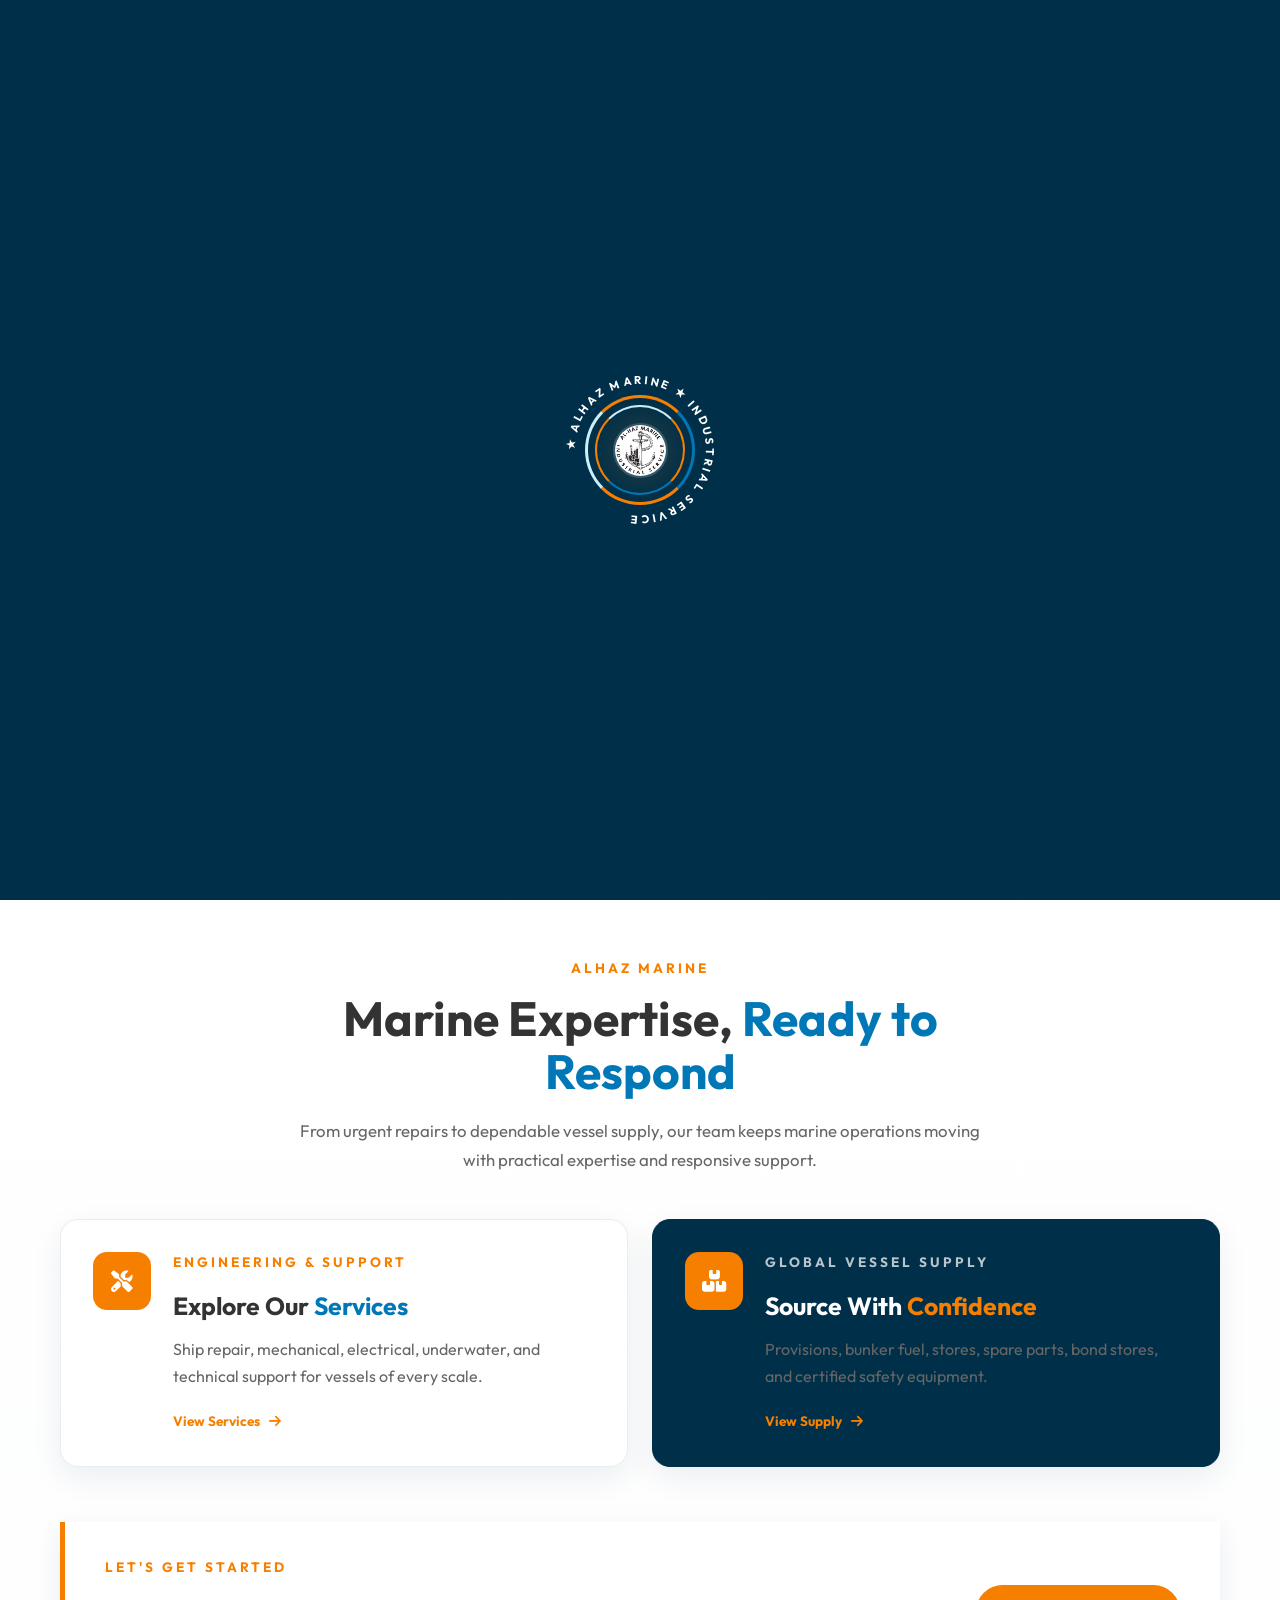
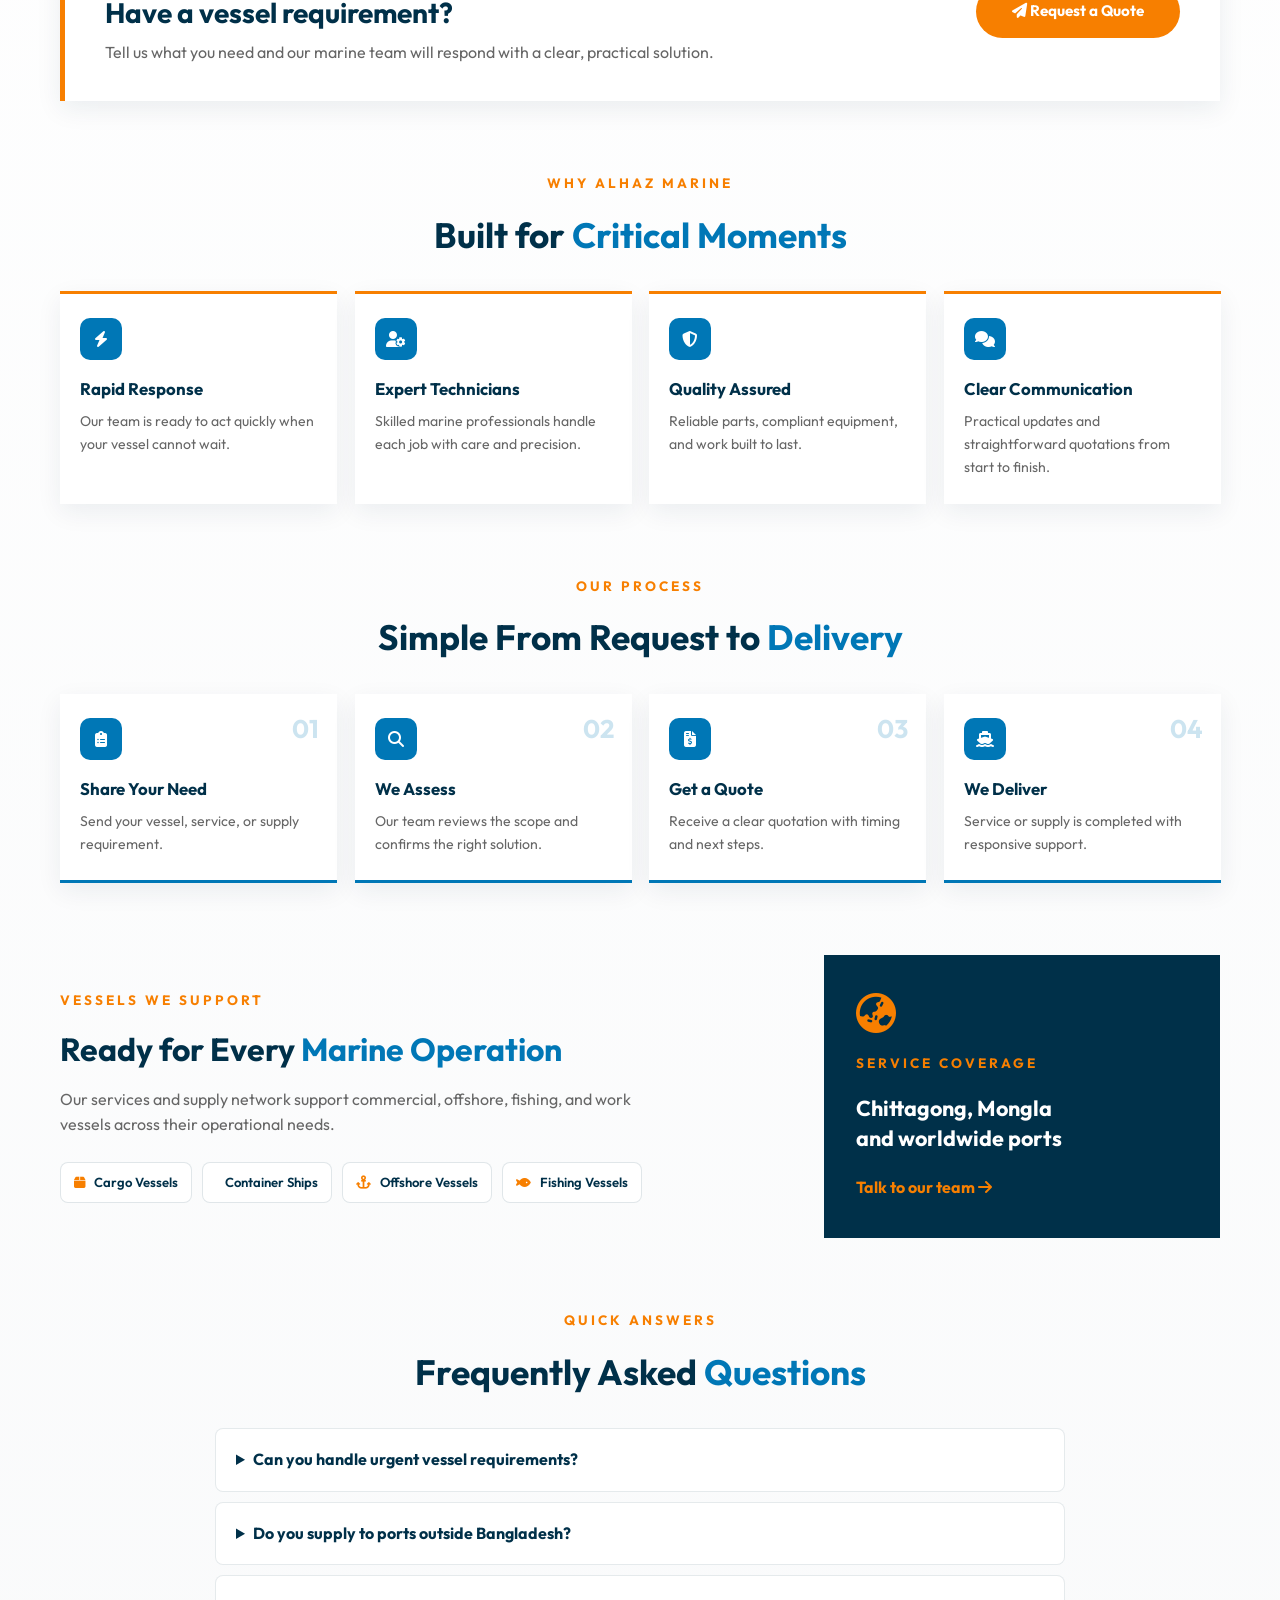
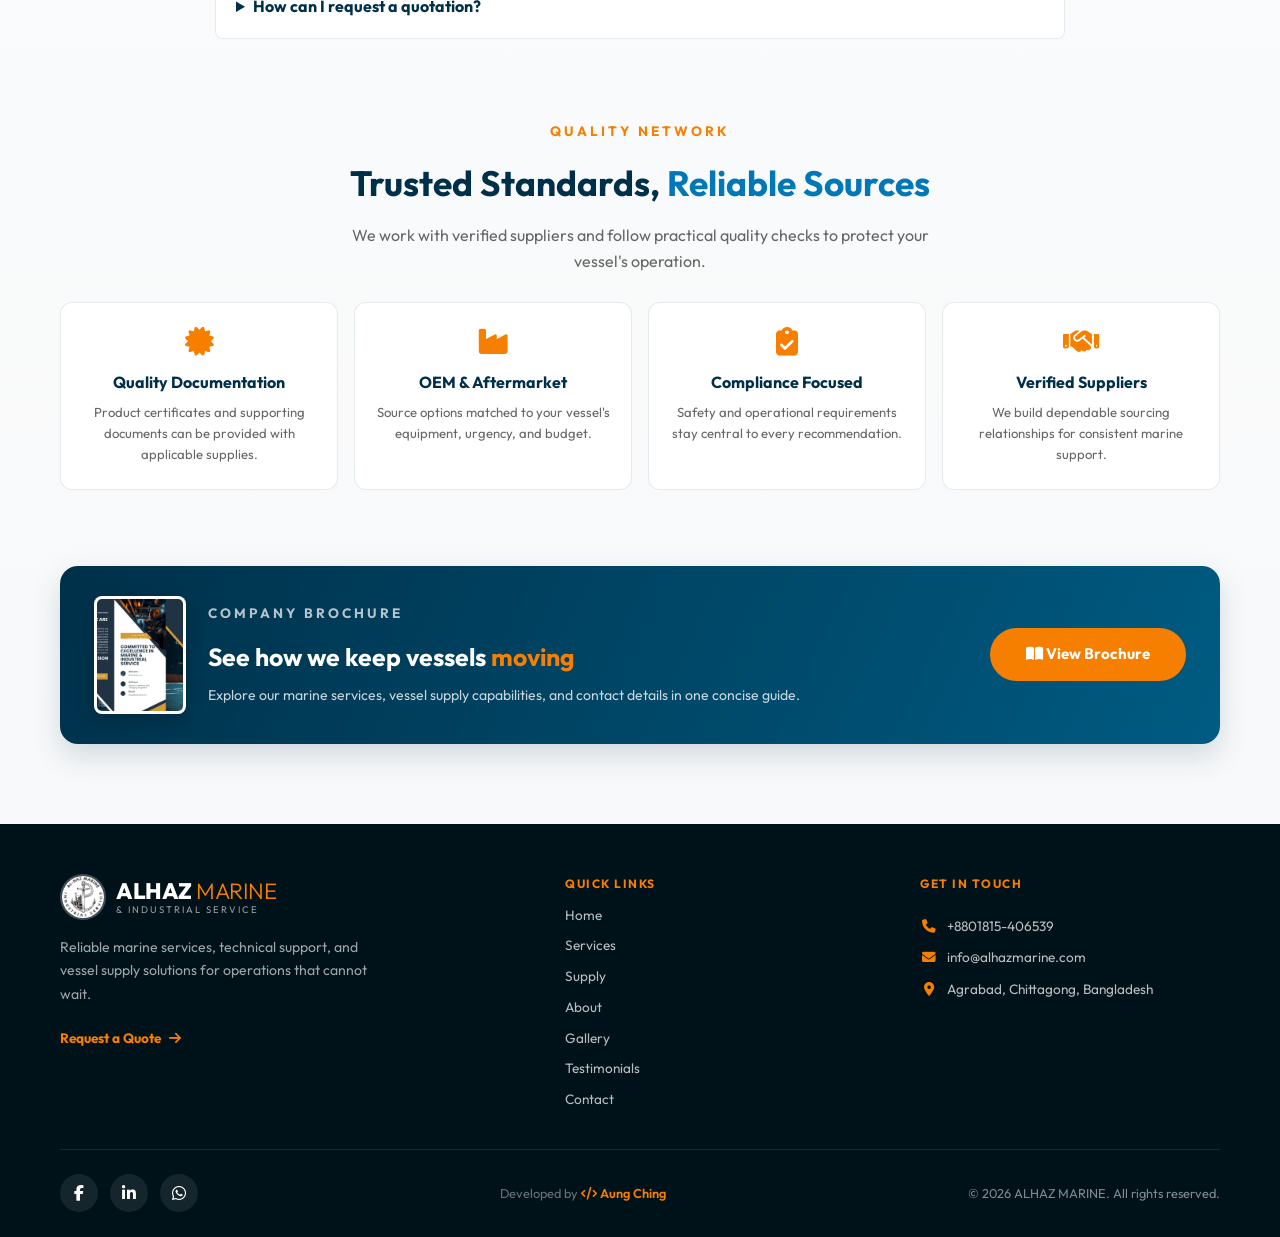
==== commit 23a44ac9: "Add files via upload" ====
--- a/index.html
+++ b/index.html
@@ -278,8 +278,8 @@
       <i class="fab fa-whatsapp"></i>
     </a>
   </div>
-  <div class="messenger-button" id="messengerBtn" aria-label="Request Quote">
-    <i class="fab fa-facebook-messenger"></i>
+  <div class="messenger-button" id="messengerBtn" aria-label="Request Quote" title="Request a Quote">
+    <i class="fas fa-file-invoice-dollar"></i>
     <span>Request Quote</span>
   </div>
 
@@ -293,6 +293,9 @@
           <span class="logo-sub">&amp; INDUSTRIAL SERVICE</span>
         </div>
       </a>
+      <button class="hamburger-menu" type="button" aria-label="Toggle navigation menu" aria-expanded="false">
+        <span></span><span></span><span></span>
+      </button>
       <nav class="nav" id="nav" aria-label="Main Navigation">
         <a href="#home" class="active" data-page="home">Home</a>
         
--- a/style.css
+++ b/style.css
@@ -2874,27 +2874,38 @@
     .messenger-button {
         display: flex !important;
         position: fixed !important;
-        bottom: 18px !important;
-        left: 18px !important;
+        top: auto !important;
+        left: auto !important;
+        bottom: 155px !important;
+        right: 15px !important;
+        transform: none !important;
         z-index: 1000 !important;
-        padding: 8px 16px !important;
-        font-size: 0.8rem !important;
-        border-radius: 50px !important;
+        width: 48px !important;
+        height: 48px !important;
+        padding: 0 !important;
+        font-size: 1.4rem !important;
+        justify-content: center !important;
+        border-radius: 50% !important;
         background: rgba(0, 132, 255, 0.95) !important;
         color: white !important;
         align-items: center !important;
-        gap: 8px !important;
+        gap: 0 !important;
         font-weight: 600 !important;
-        box-shadow: 0 4px 15px rgba(0, 0, 0, 0.2) !important;
+        box-shadow: 0 4px 15px rgba(247, 127, 0, 0.35) !important;
         backdrop-filter: blur(10px) !important;
-        animation: messengerFloat 2s ease-in-out infinite !important;
+        animation: none !important;
         border: none !important;
         cursor: pointer !important;
         max-width: calc(100% - 36px) !important;
+        background: var(--accent-orange) !important;
     }
     
     .messenger-button i {
-        font-size: 0.9rem !important;
+        font-size: 1.4rem !important;
+    }
+
+    .messenger-button span {
+        display: none !important;
     }
     
     .messenger-button.dragging {
@@ -2912,14 +2923,18 @@
 /* Extra small devices (max-width: 425px) */
 @media (max-width: 425px) {
     .messenger-button {
-        bottom: 14px !important;
-        left: 14px !important;
-        padding: 6px 12px !important;
-        font-size: 0.7rem !important;
+        top: auto !important;
+        left: auto !important;
+        bottom: 145px !important;
+        right: 12px !important;
+        width: 40px !important;
+        height: 40px !important;
+        padding: 0 !important;
+        font-size: 1.2rem !important;
     }
     
     .messenger-button i {
-        font-size: 0.8rem !important;
+        font-size: 1.2rem !important;
     }
 }
 
@@ -3167,10 +3182,10 @@
     .copyright p { font-size: 0.75rem !important; }
     .developer-credit { font-size: 0.75rem !important; }
     
-    .whatsapp-float { bottom: 70px !important; right: 15px !important; }
+    .whatsapp-float { bottom: 95px !important; right: 15px !important; }
     .whatsapp-float a { width: 48px !important; height: 48px !important; font-size: 1.4rem !important; }
     
-    .back-to-top { width: 44px !important; height: 44px !important; font-size: 1rem !important; bottom: 75px !important; right: 15px !important; }
+    .back-to-top { width: 44px !important; height: 44px !important; font-size: 1rem !important; bottom: 39px !important; right: 15px !important; }
     
     .gallery-grid { grid-template-columns: repeat(2, 1fr) !important; gap: 12px !important; }
     .gallery-item.featured { grid-column: span 1 !important; grid-row: span 1 !important; aspect-ratio: 1/1 !important; }
@@ -3320,9 +3335,9 @@
     .banner-text h2 { font-size: 1.6rem !important; }
     .banner-text p { font-size: 0.85rem !important; }
     
-    .whatsapp-float { bottom: 60px !important; right: 12px !important; }
+    .whatsapp-float { bottom: 85px !important; right: 12px !important; }
     .whatsapp-float a { width: 40px !important; height: 40px !important; font-size: 1.2rem !important; }
-    .back-to-top { width: 38px !important; height: 38px !important; font-size: 0.85rem !important; bottom: 65px !important; right: 12px !important; }
+    .back-to-top { width: 38px !important; height: 38px !important; font-size: 0.85rem !important; bottom: 35px !important; right: 12px !important; }
     
     .gallery-grid { grid-template-columns: 1fr !important; gap: 10px !important; }
     .gallery-item { aspect-ratio: 16/10 !important; min-height: 160px !important; }
